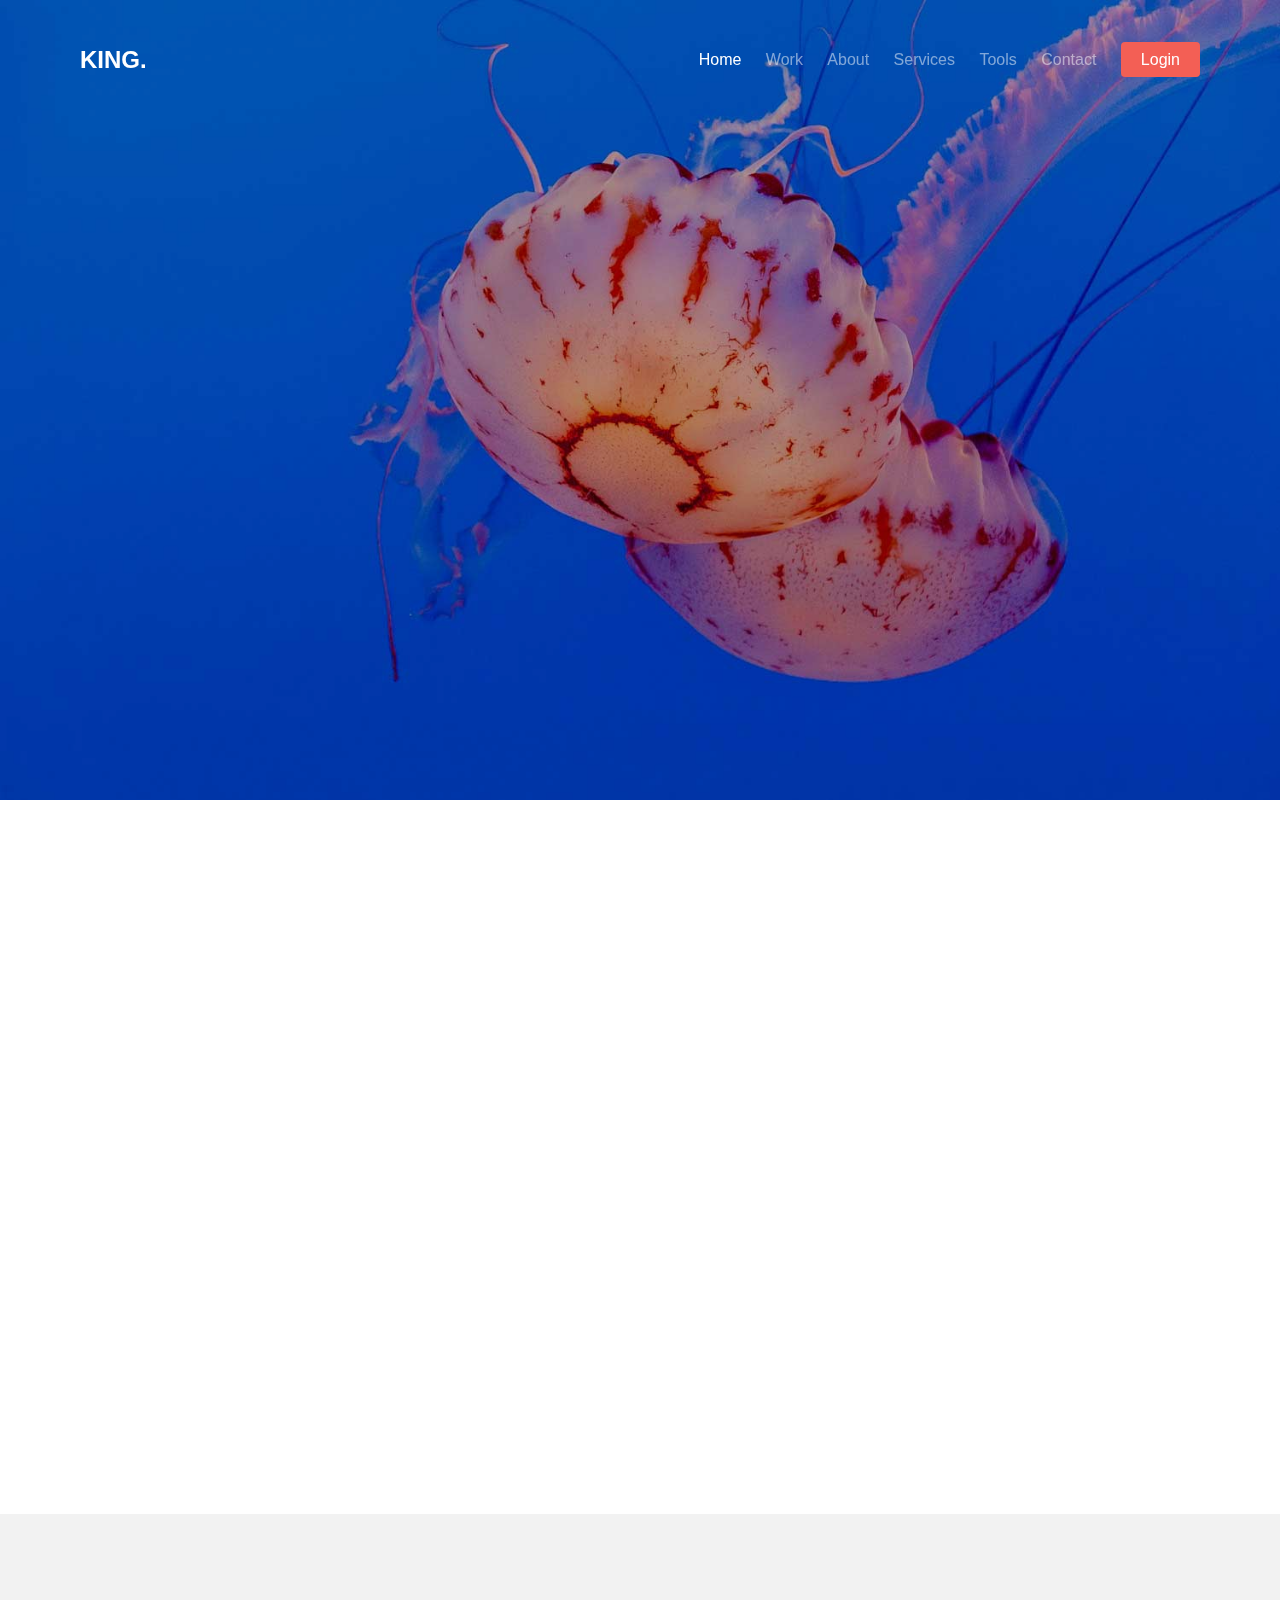
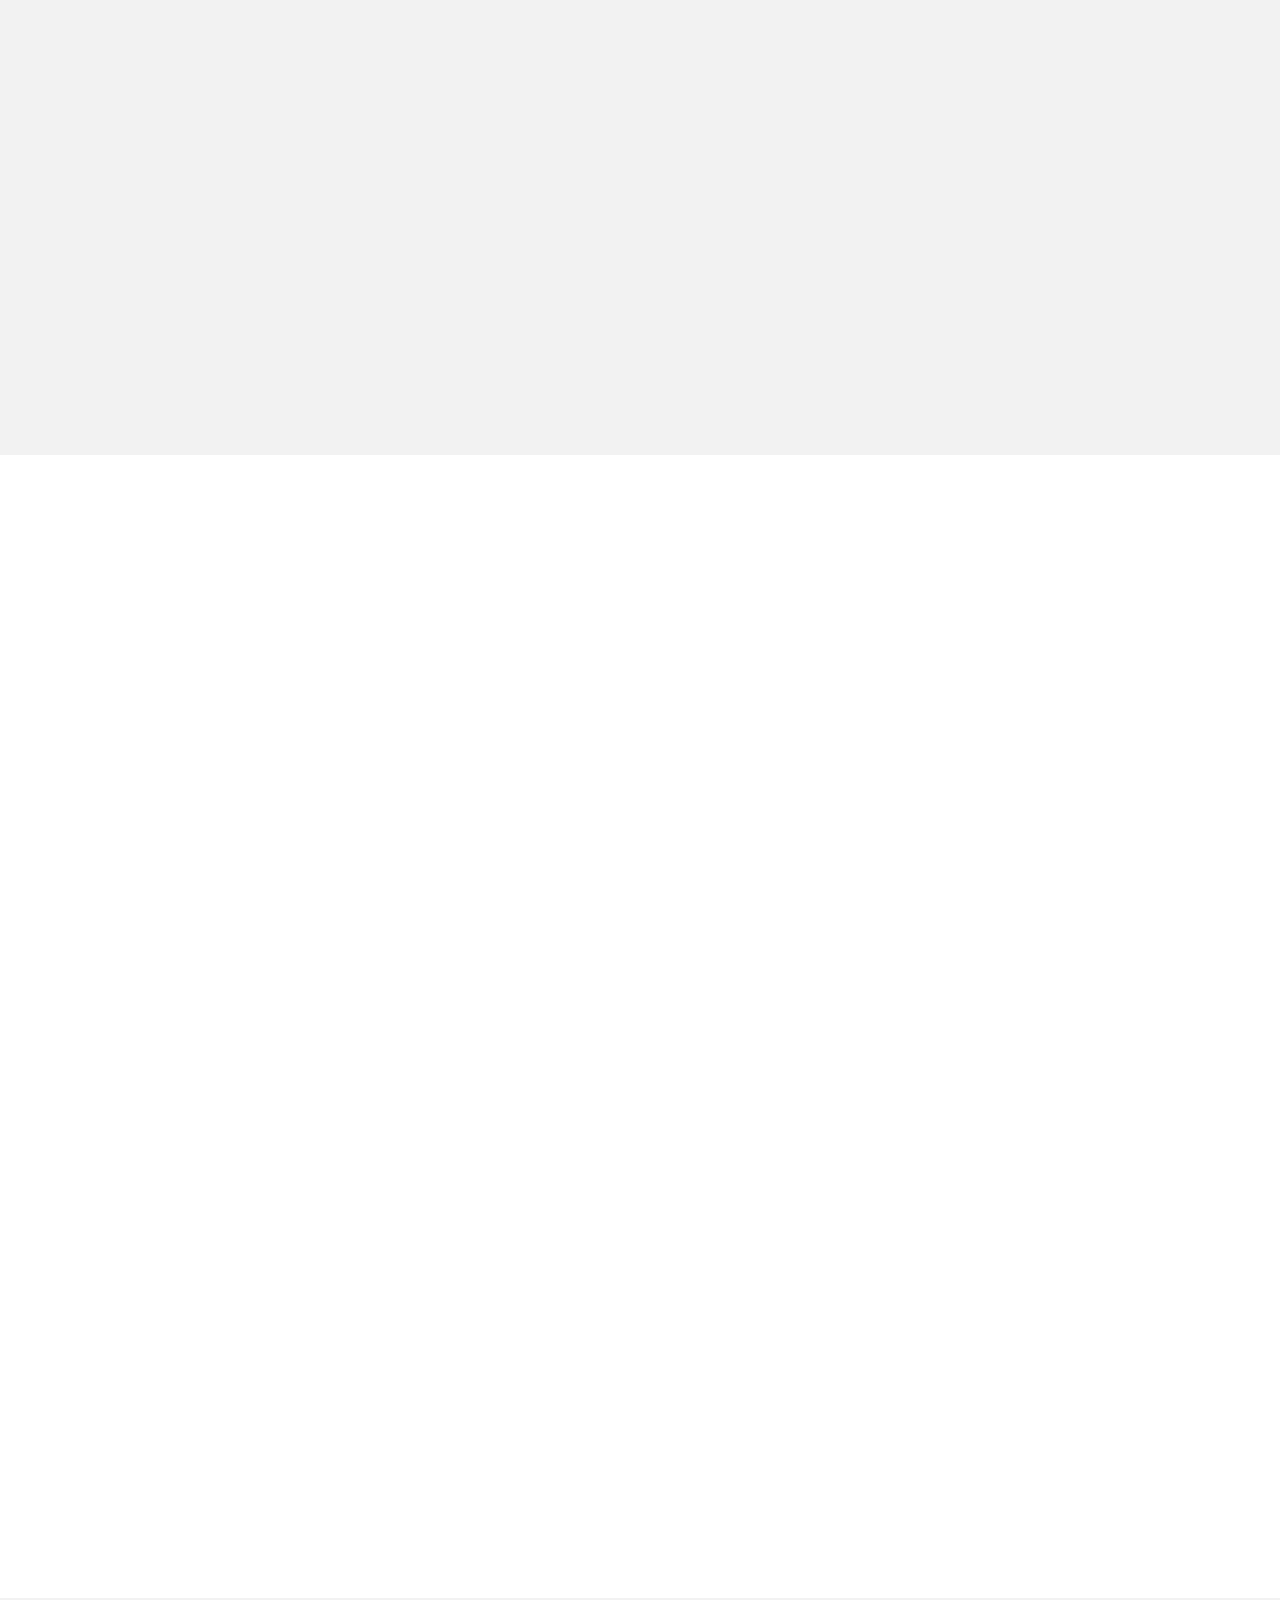
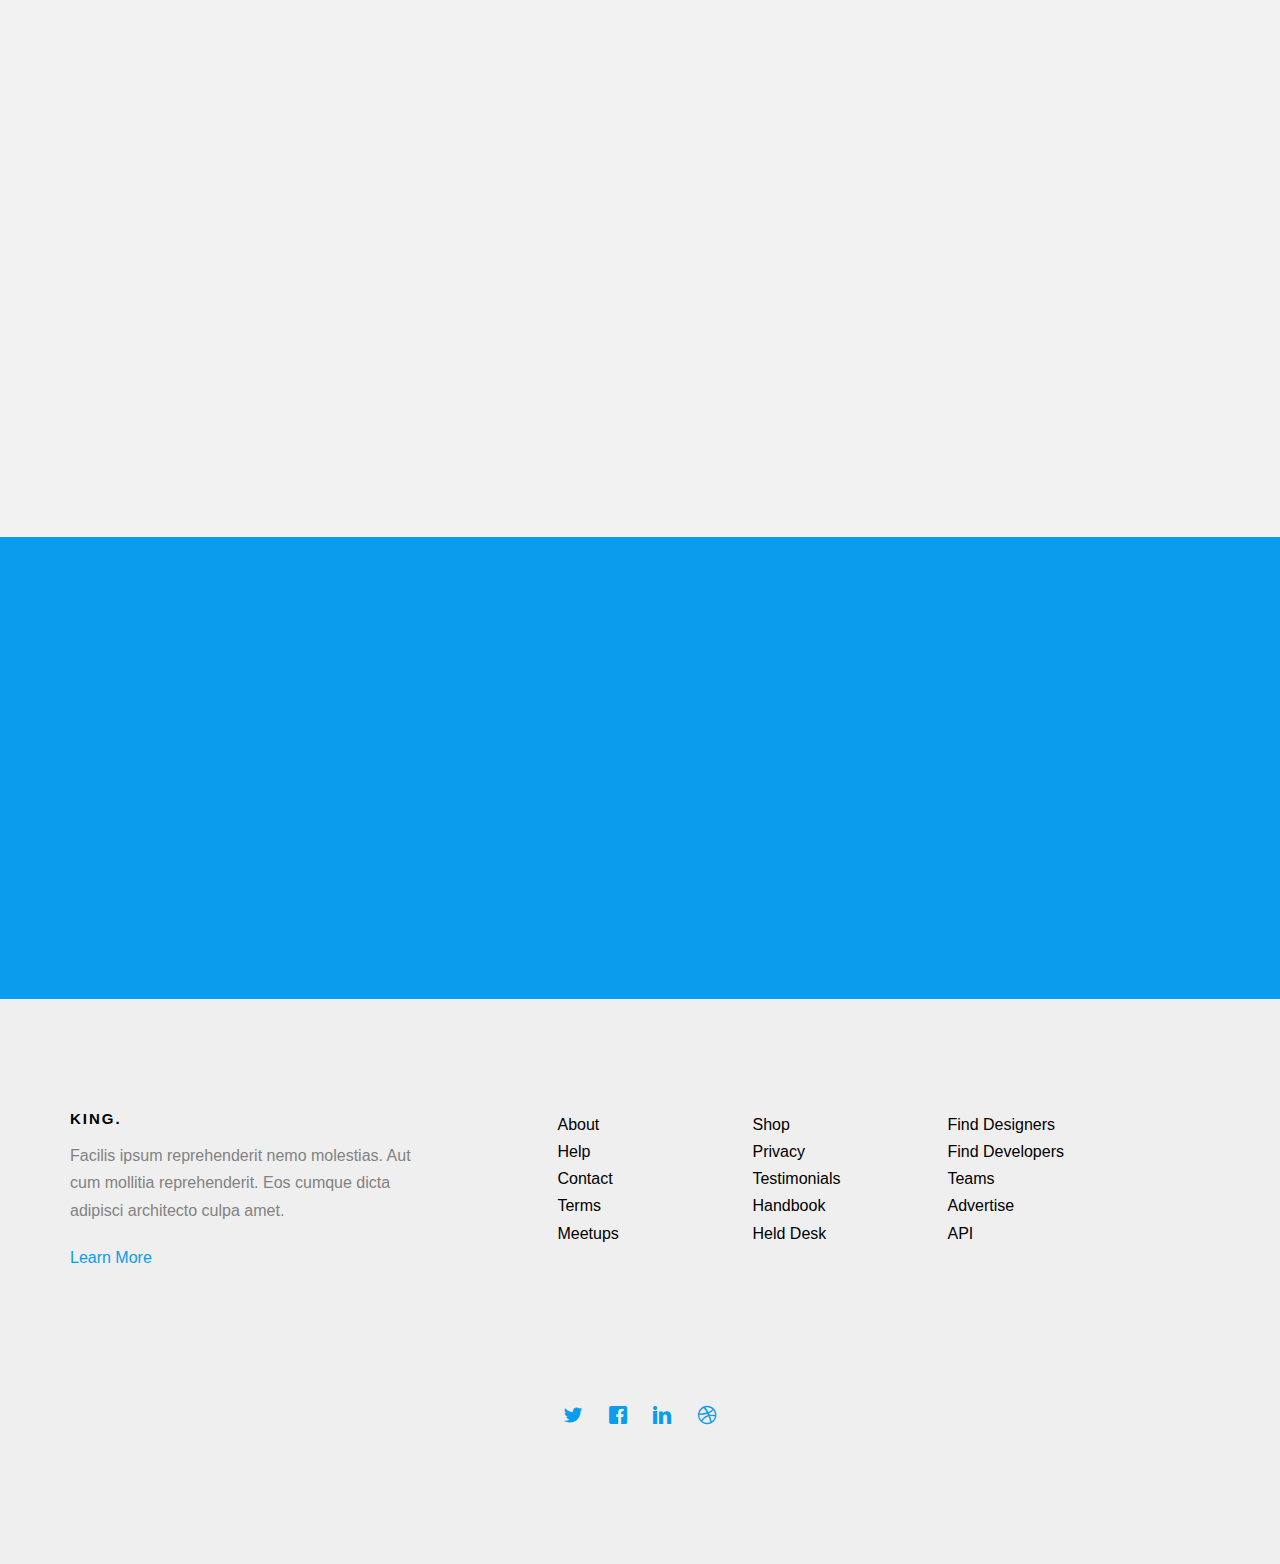
==== index.html @ 64a5da16 "企业模板" ====
<!DOCTYPE HTML>
<html>
	<head>
	<meta charset="utf-8">
	<meta http-equiv="X-UA-Compatible" content="IE=edge">
	<title>King &mdash; Free Website Template, Free HTML5 Template </title>
	<meta name="viewport" content="width=device-width, initial-scale=1">
	<meta name="description" content="Free HTML5 Website Template" />

	

  	<!-- Facebook and Twitter integration -->
	<meta property="og:title" content=""/>
	<meta property="og:image" content=""/>
	<meta property="og:url" content=""/>
	<meta property="og:site_name" content=""/>
	<meta property="og:description" content=""/>
	<meta name="twitter:title" content="" />
	<meta name="twitter:image" content="" />
	<meta name="twitter:url" content="" />
	<meta name="twitter:card" content="" />

	<!-- <link href='https://fonts.googleapis.com/css?family=Work+Sans:400,300,600,400italic,700' rel='stylesheet' type='text/css'> -->
	
	<!-- Animate.css -->
	<link rel="stylesheet" href="css/animate.css">
	<!-- Icomoon Icon Fonts-->
	<link rel="stylesheet" href="css/icomoon.css">
	<!-- Bootstrap  -->
	<link rel="stylesheet" href="css/bootstrap.css">
	<!-- Theme style  -->
	<link rel="stylesheet" href="css/style.css">

	<!-- Modernizr JS -->
	<script src="js/modernizr-2.6.2.min.js"></script>
	<!-- FOR IE9 below -->
	<!--[if lt IE 9]>
	<script src="js/respond.min.js"></script>
	<![endif]-->

	</head>
	<body>
		
	<div class="fh5co-loader"></div>
	
	<div id="page">
	<nav class="fh5co-nav" role="navigation">
		<div class="container">
			<div class="row">
				<div class="col-xs-2">
					<div id="fh5co-logo"><a href="index.html">King.</a></div>
				</div>
				<div class="col-xs-10 text-right menu-1">
					<ul>
						<li class="active"><a href="index.html">Home</a></li>
						<li><a href="work.html">Work</a></li>
						<li><a href="about.html">About</a></li>
						<li class="has-dropdown">
							<a href="services.html">Services</a>
							<ul class="dropdown">
								<li><a href="#">Web Design</a></li>
								<li><a href="#">eCommerce</a></li>
								<li><a href="#">Branding</a></li>
								<li><a href="#">API</a></li>
							</ul>
						</li>
						<li class="has-dropdown">
							<a href="#">Tools</a>
							<ul class="dropdown">
								<li><a href="#">HTML5</a></li>
								<li><a href="#">CSS3</a></li>
								<li><a href="#">Sass</a></li>
								<li><a href="#">jQuery</a></li>
							</ul>
						</li>
						<li><a href="contact.html">Contact</a></li>
						<li class="btn-cta"><a href="#"><span>Login</span></a></li>
					</ul>
				</div>
			</div>
			
		</div>
	</nav>

	<header id="fh5co-header" class="fh5co-cover" role="banner" style="background-image:url(images/img_bg_2.jpg);">
		<div class="overlay"></div>
		<div class="container">
			<div class="row">
				<div class="col-md-8 col-md-offset-2 text-center">
					<div class="display-t">
						<div class="display-tc animate-box" data-animate-effect="fadeIn">
							<h1>Start Your Journey</h1>
							<div class="row">
								<form class="form-inline" id="fh5co-header-subscribe">
									<div class="col-md-8 col-md-offset-2">
										<div class="form-group">
											<input type="text" class="form-control" id="email" placeholder="Enter your email">
											<button type="submit" class="btn btn-default">Join Now</button>
										</div>
									</div>
								</form>
							</div>
						</div>
					</div>
				</div>
			</div>
		</div>
	</header>

	<div id="fh5co-core-feature">
		<div class="container">
			<div class="row">
				<div class="features">
					<div class="col-half animate-box" data-animate-effect="fadeInLeft">
						<div class="table-c">
							<div class="desc">
								<span>Try Our Awesome Stuff</span>
								<h3>Anyone can make there own Website</h3>
								<p>Far far away, behind the word mountains, far from the countries Vokalia and Consonantia, there live the blind texts. Separated they live in Bookmarksgrove right at the coast of the Semantics.</p>
								<p><a href="#" class="btn btn-lg btn-primary">Learn More</a></p>
							</div>
						</div>
					</div>
					<div class="col-half-image-holder animate-box" data-animate-effect="fadeInRight">
						<img class="img-responsive" src="images/samsungs6.png" alt="samsung">
					</div>
				</div>
			</div>
		</div>
	</div>
    

	<div id="fh5co-services" class="fh5co-bg-section">
		<div class="container">
			<div class="row">
				<div class="col-md-4 col-sm-4 text-center">
					<div class="feature-center animate-box" data-animate-effect="fadeIn">
						<span class="icon">
							<i class="icon-eye"></i>
						</span>
						<h3>Retina Ready</h3>
						<p>Far far away, behind the word mountains, far from the countries Vokalia and Consonantia, there live the blind texts. Separated they live in Bookmarksgrove</p>
					</div>
				</div>
				<div class="col-md-4 col-sm-4 text-center">
					<div class="feature-center animate-box" data-animate-effect="fadeIn">
						<span class="icon">
							<i class="icon-command"></i>
						</span>
						<h3>Fully Responsive</h3>
						<p>Far far away, behind the word mountains, far from the countries Vokalia and Consonantia, there live the blind texts. Separated they live in Bookmarksgrove</p>
					</div>
				</div>
				<div class="col-md-4 col-sm-4 text-center">
					<div class="feature-center animate-box" data-animate-effect="fadeIn">
						<span class="icon">
							<i class="icon-power"></i>
						</span>
						<h3>Web Starter</h3>
						<p>Far far away, behind the word mountains, far from the countries Vokalia and Consonantia, there live the blind texts. Separated they live in Bookmarksgrove</p>
					</div>
				</div>
			</div>
		</div>
	</div>
	
	<div id="fh5co-project">
		<div class="container">
			<div class="row animate-box">
				<div class="col-md-8 col-md-offset-2 text-center fh5co-heading">
					<span>Want Some Cool Stuff</span>
					<h2>Our Project</h2>
					<p>Dignissimos asperiores vitae velit veniam totam fuga molestias accusamus alias autem provident. Odit ab aliquam dolor eius.</p>
				</div>
			</div>
		</div>
		<div class="project-content">
			<div class="col-half">
				<div class="project animate-box" style="background-image:url(images/project-3.jpg);">
					<div class="desc">
						<span>Application</span>
						<h3>Project Name</h3>
					</div>
				</div>
			</div>
			<div class="col-half">
				<div class="project-grid animate-box" style="background-image:url(images/project-5.jpg);">
					<div class="desc">
						<span>Illustration</span>
						<h3>Project Name</h3>
					</div>
				</div>
				<div class="project-grid animate-box" style="background-image:url(images/project-2.jpg);">
					<div class="desc">
						<span>Branding</span>
						<h3>Project Name</h3>
					</div>
				</div>
			</div>
		</div>
	</div>
	<div id="fh5co-testimonial" class="fh5co-bg-section">
		<div class="container">
			<div class="row animate-box">
				<div class="col-md-8 col-md-offset-2 text-center fh5co-heading">
					<h2>Happy Clients</h2>
				</div>
			</div>
			<div class="row">
				<div class="col-md-10 col-md-offset-1">
					<div class="row">
						<div class="col-md-12 animate-box">
							<div class="testimony">
								<div class="inner text-center">
									<img src="images/person3.jpg" alt="testimony">
								</div>
								<blockquote>
									<p>&ldquo;Facilis ipsum reprehenderit nemo molestias. Aut cum mollitia reprehenderit. Eos cumque dicta adipisci architecto culpa amet.&rdquo;</p>
									<p class="author"><cite>&mdash; John Doe</cite></p>
								</blockquote>
							</div>
						</div>
					</div>
				</div>
			</div>
		</div>
	</div>


	<div id="fh5co-started">
		<div class="container">
			<div class="row animate-box">
				<div class="col-md-8 col-md-offset-2 text-center fh5co-heading">
					<h2>Lets Get Started</h2>
					<p>Dignissimos asperiores vitae velit veniam totam fuga molestias accusamus alias autem provident. Odit ab aliquam dolor eius.</p>
				</div>
			</div>
			<div class="row animate-box">
				<div class="col-md-8 col-md-offset-2">
					<form class="form-inline">
						<div class="col-md-6 col-md-offset-3 col-sm-6">
							<button type="submit" class="btn btn-default btn-block">Get In Touch</button>
						</div>
					</form>
				</div>
			</div>
		</div>
	</div>

	<footer id="fh5co-footer" role="contentinfo">
		<div class="container">
			<div class="row row-pb-md">
				<div class="col-md-4 fh5co-widget">
					<h3>King.</h3>
					<p>Facilis ipsum reprehenderit nemo molestias. Aut cum mollitia reprehenderit. Eos cumque dicta adipisci architecto culpa amet.</p>
					<p><a href="#">Learn More</a></p>
				</div>
				<div class="col-md-2 col-sm-4 col-xs-6 col-md-push-1">
					<ul class="fh5co-footer-links">
						<li><a href="#">About</a></li>
						<li><a href="#">Help</a></li>
						<li><a href="#">Contact</a></li>
						<li><a href="#">Terms</a></li>
						<li><a href="#">Meetups</a></li>
					</ul>
				</div>

				<div class="col-md-2 col-sm-4 col-xs-6 col-md-push-1">
					<ul class="fh5co-footer-links">
						<li><a href="#">Shop</a></li>
						<li><a href="#">Privacy</a></li>
						<li><a href="#">Testimonials</a></li>
						<li><a href="#">Handbook</a></li>
						<li><a href="#">Held Desk</a></li>
					</ul>
				</div>

				<div class="col-md-2 col-sm-4 col-xs-6 col-md-push-1">
					<ul class="fh5co-footer-links">
						<li><a href="#">Find Designers</a></li>
						<li><a href="#">Find Developers</a></li>
						<li><a href="#">Teams</a></li>
						<li><a href="#">Advertise</a></li>
						<li><a href="#">API</a></li>
					</ul>
				</div>
			</div>

			<div class="row copyright">
				<div class="col-md-12 text-center">
					<p>
						<ul class="fh5co-social-icons">
							<li><a href="#"><i class="icon-twitter"></i></a></li>
							<li><a href="#"><i class="icon-facebook"></i></a></li>
							<li><a href="#"><i class="icon-linkedin"></i></a></li>
							<li><a href="#"><i class="icon-dribbble"></i></a></li>
						</ul>
					</p>
				</div>
			</div>

		</div>
	</footer>
	</div>

	<div class="gototop js-top">
		<a href="#" class="js-gotop"><i class="icon-arrow-up"></i></a>
	</div>
	
	<!-- jQuery -->
	<script src="js/jquery.min.js"></script>
	<!-- jQuery Easing -->
	<script src="js/jquery.easing.1.3.js"></script>
	<!-- Bootstrap -->
	<script src="js/bootstrap.min.js"></script>
	<!-- Waypoints -->
	<script src="js/jquery.waypoints.min.js"></script>
	<!-- Main -->
	<script src="js/main.js"></script>

	</body>
</html>
---- css/icomoon.css ----
@font-face {
  font-family: 'icomoon';
  src:  url('../fonts/icomoon/icomoon.eot?6iuir');
  src:  url('../fonts/icomoon/icomoon.eot?6iuir#iefix') format('embedded-opentype'),
    url('../fonts/icomoon/icomoon.ttf?6iuir') format('truetype'),
    url('../fonts/icomoon/icomoon.woff?6iuir') format('woff'),
    url('../fonts/icomoon/icomoon.svg?6iuir#icomoon') format('svg');
  font-weight: normal;
  font-style: normal;
}

[class^="icon-"], [class*=" icon-"] {
  /* use !important to prevent issues with browser extensions that change fonts */
  font-family: 'icomoon' !important;
  speak: none;
  font-style: normal;
  font-weight: normal;
  font-variant: normal;
  text-transform: none;
  line-height: 1;

  /* Better Font Rendering =========== */
  -webkit-font-smoothing: antialiased;
  -moz-osx-font-smoothing: grayscale;
}

.icon-eye:before {
  content: "\e000";
}
.icon-paper-clip:before {
  content: "\e001";
}
.icon-mail:before {
  content: "\e002";
}
.icon-toggle:before {
  content: "\e003";
}
.icon-layout:before {
  content: "\e004";
}
.icon-link:before {
  content: "\e005";
}
.icon-bell:before {
  content: "\e006";
}
.icon-lock:before {
  content: "\e007";
}
.icon-unlock:before {
  content: "\e008";
}
.icon-ribbon:before {
  content: "\e009";
}
.icon-image:before {
  content: "\e010";
}
.icon-signal:before {
  content: "\e011";
}
.icon-target:before {
  content: "\e012";
}
.icon-clipboard:before {
  content: "\e013";
}
.icon-clock:before {
  content: "\e014";
}
.icon-watch:before {
  content: "\e015";
}
.icon-air-play:before {
  content: "\e016";
}
.icon-camera:before {
  content: "\e017";
}
.icon-video:before {
  content: "\e018";
}
.icon-disc:before {
  content: "\e019";
}
.icon-printer:before {
  content: "\e020";
}
.icon-monitor:before {
  content: "\e021";
}
.icon-server:before {
  content: "\e022";
}
.icon-cog:before {
  content: "\e023";
}
.icon-heart:before {
  content: "\e024";
}
.icon-paragraph:before {
  content: "\e025";
}
.icon-align-justify:before {
  content: "\e026";
}
.icon-align-left:before {
  content: "\e027";
}
.icon-align-center:before {
  content: "\e028";
}
.icon-align-right:before {
  content: "\e029";
}
.icon-book:before {
  content: "\e030";
}
.icon-layers:before {
  content: "\e031";
}
.icon-stack:before {
  content: "\e032";
}
.icon-stack-2:before {
  content: "\e033";
}
.icon-paper:before {
  content: "\e034";
}
.icon-paper-stack:before {
  content: "\e035";
}
.icon-search:before {
  content: "\e036";
}
.icon-zoom-in:before {
  content: "\e037";
}
.icon-zoom-out:before {
  content: "\e038";
}
.icon-reply:before {
  content: "\e039";
}
.icon-circle-plus:before {
  content: "\e040";
}
.icon-circle-minus:before {
  content: "\e041";
}
.icon-circle-check:before {
  content: "\e042";
}
.icon-circle-cross:before {
  content: "\e043";
}
.icon-square-plus:before {
  content: "\e044";
}
.icon-square-minus:before {
  content: "\e045";
}
.icon-square-check:before {
  content: "\e046";
}
.icon-square-cross:before {
  content: "\e047";
}
.icon-microphone:before {
  content: "\e048";
}
.icon-record:before {
  content: "\e049";
}
.icon-skip-back:before {
  content: "\e050";
}
.icon-rewind:before {
  content: "\e051";
}
.icon-play:before {
  content: "\e052";
}
.icon-pause:before {
  content: "\e053";
}
.icon-stop:before {
  content: "\e054";
}
.icon-fast-forward:before {
  content: "\e055";
}
.icon-skip-forward:before {
  content: "\e056";
}
.icon-shuffle:before {
  content: "\e057";
}
.icon-repeat:before {
  content: "\e058";
}
.icon-folder:before {
  content: "\e059";
}
.icon-umbrella:before {
  content: "\e060";
}
.icon-moon:before {
  content: "\e061";
}
.icon-thermometer:before {
  content: "\e062";
}
.icon-drop:before {
  content: "\e063";
}
.icon-sun:before {
  content: "\e064";
}
.icon-cloud:before {
  content: "\e065";
}
.icon-cloud-upload:before {
  content: "\e066";
}
.icon-cloud-download:before {
  content: "\e067";
}
.icon-upload:before {
  content: "\e068";
}
.icon-download:before {
  content: "\e069";
}
.icon-location:before {
  content: "\e070";
}
.icon-location-2:before {
  content: "\e071";
}
.icon-map:before {
  content: "\e072";
}
.icon-battery:before {
  content: "\e073";
}
.icon-head:before {
  content: "\e074";
}
.icon-briefcase:before {
  content: "\e075";
}
.icon-speech-bubble:before {
  content: "\e076";
}
.icon-anchor:before {
  content: "\e077";
}
.icon-globe:before {
  content: "\e078";
}
.icon-box:before {
  content: "\e079";
}
.icon-reload:before {
  content: "\e080";
}
.icon-share:before {
  content: "\e081";
}
.icon-marquee:before {
  content: "\e082";
}
.icon-marquee-plus:before {
  content: "\e083";
}
.icon-marquee-minus:before {
  content: "\e084";
}
.icon-tag:before {
  content: "\e085";
}
.icon-power:before {
  content: "\e086";
}
.icon-command:before {
  content: "\e087";
}
.icon-alt:before {
  content: "\e088";
}
.icon-esc:before {
  content: "\e089";
}
.icon-bar-graph:before {
  content: "\e090";
}
.icon-bar-graph-2:before {
  content: "\e091";
}
.icon-pie-graph:before {
  content: "\e092";
}
.icon-star:before {
  content: "\e093";
}
.icon-arrow-left:before {
  content: "\e094";
}
.icon-arrow-right:before {
  content: "\e095";
}
.icon-arrow-up:before {
  content: "\e096";
}
.icon-arrow-down:before {
  content: "\e097";
}
.icon-volume:before {
  content: "\e098";
}
.icon-mute:before {
  content: "\e099";
}
.icon-content-right:before {
  content: "\e100";
}
.icon-content-left:before {
  content: "\e101";
}
.icon-grid:before {
  content: "\e102";
}
.icon-grid-2:before {
  content: "\e103";
}
.icon-columns:before {
  content: "\e104";
}
.icon-loader:before {
  content: "\e105";
}
.icon-bag:before {
  content: "\e106";
}
.icon-ban:before {
  content: "\e107";
}
.icon-flag:before {
  content: "\e108";
}
.icon-trash:before {
  content: "\e109";
}
.icon-expand:before {
  content: "\e110";
}
.icon-contract:before {
  content: "\e111";
}
.icon-maximize:before {
  content: "\e112";
}
.icon-minimize:before {
  content: "\e113";
}
.icon-plus:before {
  content: "\e114";
}
.icon-minus:before {
  content: "\e115";
}
.icon-check:before {
  content: "\e116";
}
.icon-cross:before {
  content: "\e117";
}
.icon-move:before {
  content: "\e118";
}
.icon-delete:before {
  content: "\e119";
}
.icon-menu:before {
  content: "\e120";
}
.icon-archive:before {
  content: "\e121";
}
.icon-inbox:before {
  content: "\e122";
}
.icon-outbox:before {
  content: "\e123";
}
.icon-file:before {
  content: "\e124";
}
.icon-file-add:before {
  content: "\e125";
}
.icon-file-subtract:before {
  content: "\e126";
}
.icon-help:before {
  content: "\e127";
}
.icon-open:before {
  content: "\e128";
}
.icon-ellipsis:before {
  content: "\e129";
}
.icon-add-to-list:before {
  content: "\e900";
}
.icon-classic-computer:before {
  content: "\e901";
}
.icon-controller-fast-backward:before {
  content: "\e902";
}
.icon-creative-commons-attribution:before {
  content: "\e903";
}
.icon-creative-commons-noderivs:before {
  content: "\e904";
}
.icon-creative-commons-noncommercial-eu:before {
  content: "\e905";
}
.icon-creative-commons-noncommercial-us:before {
  content: "\e906";
}
.icon-creative-commons-public-domain:before {
  content: "\e907";
}
.icon-creative-commons-remix:before {
  content: "\e908";
}
.icon-creative-commons-share:before {
  content: "\e909";
}
.icon-creative-commons-sharealike:before {
  content: "\e90a";
}
.icon-creative-commons:before {
  content: "\e90b";
}
.icon-document-landscape:before {
  content: "\e90c";
}
.icon-remove-user:before {
  content: "\e90d";
}
.icon-warning:before {
  content: "\e90e";
}
.icon-arrow-bold-down:before {
  content: "\e90f";
}
.icon-arrow-bold-left:before {
  content: "\e910";
}
.icon-arrow-bold-right:before {
  content: "\e911";
}
.icon-arrow-bold-up:before {
  content: "\e912";
}
.icon-arrow-down2:before {
  content: "\e913";
}
.icon-arrow-left2:before {
  content: "\e914";
}
.icon-arrow-long-down:before {
  content: "\e915";
}
.icon-arrow-long-left:before {
  content: "\e916";
}
.icon-arrow-long-right:before {
  content: "\e917";
}
.icon-arrow-long-up:before {
  content: "\e918";
}
.icon-arrow-right2:before {
  content: "\e919";
}
.icon-arrow-up2:before {
  content: "\e91a";
}
.icon-arrow-with-circle-down:before {
  content: "\e91b";
}
.icon-arrow-with-circle-left:before {
  content: "\e91c";
}
.icon-arrow-with-circle-right:before {
  content: "\e91d";
}
.icon-arrow-with-circle-up:before {
  content: "\e91e";
}
.icon-bookmark:before {
  content: "\e91f";
}
.icon-bookmarks:before {
  content: "\e920";
}
.icon-chevron-down:before {
  content: "\e921";
}
.icon-chevron-left:before {
  content: "\e922";
}
.icon-chevron-right:before {
  content: "\e923";
}
.icon-chevron-small-down:before {
  content: "\e924";
}
.icon-chevron-small-left:before {
  content: "\e925";
}
.icon-chevron-small-right:before {
  content: "\e926";
}
.icon-chevron-small-up:before {
  content: "\e927";
}
.icon-chevron-thin-down:before {
  content: "\e928";
}
.icon-chevron-thin-left:before {
  content: "\e929";
}
.icon-chevron-thin-right:before {
  content: "\e92a";
}
.icon-chevron-thin-up:before {
  content: "\e92b";
}
.icon-chevron-up:before {
  content: "\e92c";
}
.icon-chevron-with-circle-down:before {
  content: "\e92d";
}
.icon-chevron-with-circle-left:before {
  content: "\e92e";
}
.icon-chevron-with-circle-right:before {
  content: "\e92f";
}
.icon-chevron-with-circle-up:before {
  content: "\e930";
}
.icon-cloud2:before {
  content: "\e931";
}
.icon-controller-fast-forward:before {
  content: "\e932";
}
.icon-controller-jump-to-start:before {
  content: "\e933";
}
.icon-controller-next:before {
  content: "\e934";
}
.icon-controller-paus:before {
  content: "\e935";
}
.icon-controller-play:before {
  content: "\e936";
}
.icon-controller-record:before {
  content: "\e937";
}
.icon-controller-stop:before {
  content: "\e938";
}
.icon-controller-volume:before {
  content: "\e939";
}
.icon-dot-single:before {
  content: "\e93a";
}
.icon-dots-three-horizontal:before {
  content: "\e93b";
}
.icon-dots-three-vertical:before {
  content: "\e93c";
}
.icon-dots-two-horizontal:before {
  content: "\e93d";
}
.icon-dots-two-vertical:before {
  content: "\e93e";
}
.icon-download2:before {
  content: "\e93f";
}
.icon-emoji-flirt:before {
  content: "\e940";
}
.icon-flow-branch:before {
  content: "\e941";
}
.icon-flow-cascade:before {
  content: "\e942";
}
.icon-flow-line:before {
  content: "\e943";
}
.icon-flow-parallel:before {
  content: "\e944";
}
.icon-flow-tree:before {
  content: "\e945";
}
.icon-install:before {
  content: "\e946";
}
.icon-layers2:before {
  content: "\e947";
}
.icon-open-book:before {
  content: "\e948";
}
.icon-resize-100:before {
  content: "\e949";
}
.icon-resize-full-screen:before {
  content: "\e94a";
}
.icon-save:before {
  content: "\e94b";
}
.icon-select-arrows:before {
  content: "\e94c";
}
.icon-sound-mute:before {
  content: "\e94d";
}
.icon-sound:before {
  content: "\e94e";
}
.icon-trash2:before {
  content: "\e94f";
}
.icon-triangle-down:before {
  content: "\e950";
}
.icon-triangle-left:before {
  content: "\e951";
}
.icon-triangle-right:before {
  content: "\e952";
}
.icon-triangle-up:before {
  content: "\e953";
}
.icon-uninstall:before {
  content: "\e954";
}
.icon-upload-to-cloud:before {
  content: "\e955";
}
.icon-upload2:before {
  content: "\e956";
}
.icon-add-user:before {
  content: "\e957";
}
.icon-address:before {
  content: "\e958";
}
.icon-adjust:before {
  content: "\e959";
}
.icon-air:before {
  content: "\e95a";
}
.icon-aircraft-landing:before {
  content: "\e95b";
}
.icon-aircraft-take-off:before {
  content: "\e95c";
}
.icon-aircraft:before {
  content: "\e95d";
}
.icon-align-bottom:before {
  content: "\e95e";
}
.icon-align-horizontal-middle:before {
  content: "\e95f";
}
.icon-align-left2:before {
  content: "\e960";
}
.icon-align-right2:before {
  content: "\e961";
}
.icon-align-top:before {
  content: "\e962";
}
.icon-align-vertical-middle:before {
  content: "\e963";
}
.icon-archive2:before {
  content: "\e964";
}
.icon-area-graph:before {
  content: "\e965";
}
.icon-attachment:before {
  content: "\e966";
}
.icon-awareness-ribbon:before {
  content: "\e967";
}
.icon-back-in-time:before {
  content: "\e968";
}
.icon-back:before {
  content: "\e969";
}
.icon-bar-graph2:before {
  content: "\e96a";
}
.icon-battery2:before {
  content: "\e96b";
}
.icon-beamed-note:before {
  content: "\e96c";
}
.icon-bell2:before {
  content: "\e96d";
}
.icon-blackboard:before {
  content: "\e96e";
}
.icon-block:before {
  content: "\e96f";
}
.icon-book2:before {
  content: "\e970";
}
.icon-bowl:before {
  content: "\e971";
}
.icon-box2:before {
  content: "\e972";
}
.icon-briefcase2:before {
  content: "\e973";
}
.icon-browser:before {
  content: "\e974";
}
.icon-brush:before {
  content: "\e975";
}
.icon-bucket:before {
  content: "\e976";
}
.icon-cake:before {
  content: "\e977";
}
.icon-calculator:before {
  content: "\e978";
}
.icon-calendar:before {
  content: "\e979";
}
.icon-camera2:before {
  content: "\e97a";
}
.icon-ccw:before {
  content: "\e97b";
}
.icon-chat:before {
  content: "\e97c";
}
.icon-check2:before {
  content: "\e97d";
}
.icon-circle-with-cross:before {
  content: "\e97e";
}
.icon-circle-with-minus:before {
  content: "\e97f";
}
.icon-circle-with-plus:before {
  content: "\e980";
}
.icon-circle:before {
  content: "\e981";
}
.icon-circular-graph:before {
  content: "\e982";
}
.icon-clapperboard:before {
  content: "\e983";
}
.icon-clipboard2:before {
  content: "\e984";
}
.icon-clock2:before {
  content: "\e985";
}
.icon-code:before {
  content: "\e986";
}
.icon-cog2:before {
  content: "\e987";
}
.icon-colours:before {
  content: "\e988";
}
.icon-compass:before {
  content: "\e989";
}
.icon-copy:before {
  content: "\e98a";
}
.icon-credit-card:before {
  content: "\e98b";
}
.icon-credit:before {
  content: "\e98c";
}
.icon-cross2:before {
  content: "\e98d";
}
.icon-cup:before {
  content: "\e98e";
}
.icon-cw:before {
  content: "\e98f";
}
.icon-cycle:before {
  content: "\e990";
}
.icon-database:before {
  content: "\e991";
}
.icon-dial-pad:before {
  content: "\e992";
}
.icon-direction:before {
  content: "\e993";
}
.icon-document:before {
  content: "\e994";
}
.icon-documents:before {
  content: "\e995";
}
.icon-drink:before {
  content: "\e996";
}
.icon-drive:before {
  content: "\e997";
}
.icon-drop2:before {
  content: "\e998";
}
.icon-edit:before {
  content: "\e999";
}
.icon-email:before {
  content: "\e99a";
}
.icon-emoji-happy:before {
  content: "\e99b";
}
.icon-emoji-neutral:before {
  content: "\e99c";
}
.icon-emoji-sad:before {
  content: "\e99d";
}
.icon-erase:before {
  content: "\e99e";
}
.icon-eraser:before {
  content: "\e99f";
}
.icon-export:before {
  content: "\e9a0";
}
.icon-eye2:before {
  content: "\e9a1";
}
.icon-feather:before {
  content: "\e9a2";
}
.icon-flag2:before {
  content: "\e9a3";
}
.icon-flash:before {
  content: "\e9a4";
}
.icon-flashlight:before {
  content: "\e9a5";
}
.icon-flat-brush:before {
  content: "\e9a6";
}
.icon-folder-images:before {
  content: "\e9a7";
}
.icon-folder-music:before {
  content: "\e9a8";
}
.icon-folder-video:before {
  content: "\e9a9";
}
.icon-folder2:before {
  content: "\e9aa";
}
.icon-forward:before {
  content: "\e9ab";
}
.icon-funnel:before {
  content: "\e9ac";
}
.icon-game-controller:before {
  content: "\e9ad";
}
.icon-gauge:before {
  content: "\e9ae";
}
.icon-globe2:before {
  content: "\e9af";
}
.icon-graduation-cap:before {
  content: "\e9b0";
}
.icon-grid2:before {
  content: "\e9b1";
}
.icon-hair-cross:before {
  content: "\e9b2";
}
.icon-hand:before {
  content: "\e9b3";
}
.icon-heart-outlined:before {
  content: "\e9b4";
}
.icon-heart2:before {
  content: "\e9b5";
}
.icon-help-with-circle:before {
  content: "\e9b6";
}
.icon-help2:before {
  content: "\e9b7";
}
.icon-home:before {
  content: "\e9b8";
}
.icon-hour-glass:before {
  content: "\e9b9";
}
.icon-image-inverted:before {
  content: "\e9ba";
}
.icon-image2:before {
  content: "\e9bb";
}
.icon-images:before {
  content: "\e9bc";
}
.icon-inbox2:before {
  content: "\e9bd";
}
.icon-infinity:before {
  content: "\e9be";
}
.icon-info-with-circle:before {
  content: "\e9bf";
}
.icon-info:before {
  content: "\e9c0";
}
.icon-key:before {
  content: "\e9c1";
}
.icon-keyboard:before {
  content: "\e9c2";
}
.icon-lab-flask:before {
  content: "\e9c3";
}
.icon-landline:before {
  content: "\e9c4";
}
.icon-language:before {
  content: "\e9c5";
}
.icon-laptop:before {
  content: "\e9c6";
}
.icon-leaf:before {
  content: "\e9c7";
}
.icon-level-down:before {
  content: "\e9c8";
}
.icon-level-up:before {
  content: "\e9c9";
}
.icon-lifebuoy:before {
  content: "\e9ca";
}
.icon-light-bulb:before {
  content: "\e9cb";
}
.icon-light-down:before {
  content: "\e9cc";
}
.icon-light-up:before {
  content: "\e9cd";
}
.icon-line-graph:before {
  content: "\e9ce";
}
.icon-link2:before {
  content: "\e9cf";
}
.icon-list:before {
  content: "\e9d0";
}
.icon-location-pin:before {
  content: "\e9d1";
}
.icon-location2:before {
  content: "\e9d2";
}
.icon-lock-open:before {
  content: "\e9d3";
}
.icon-lock2:before {
  content: "\e9d4";
}
.icon-log-out:before {
  content: "\e9d5";
}
.icon-login:before {
  content: "\e9d6";
}
.icon-loop:before {
  content: "\e9d7";
}
.icon-magnet:before {
  content: "\e9d8";
}
.icon-magnifying-glass:before {
  content: "\e9d9";
}
.icon-mail2:before {
  content: "\e9da";
}
.icon-man:before {
  content: "\e9db";
}
.icon-map2:before {
  content: "\e9dc";
}
.icon-mask:before {
  content: "\e9dd";
}
.icon-medal:before {
  content: "\e9de";
}
.icon-megaphone:before {
  content: "\e9df";
}
.icon-menu2:before {
  content: "\e9e0";
}
.icon-message:before {
  content: "\e9e1";
}
.icon-mic:before {
  content: "\e9e2";
}
.icon-minus2:before {
  content: "\e9e3";
}
.icon-mobile:before {
  content: "\e9e4";
}
.icon-modern-mic:before {
  content: "\e9e5";
}
.icon-moon2:before {
  content: "\e9e6";
}
.icon-mouse:before {
  content: "\e9e7";
}
.icon-music:before {
  content: "\e9e8";
}
.icon-network:before {
  content: "\e9e9";
}
.icon-new-message:before {
  content: "\e9ea";
}
.icon-new:before {
  content: "\e9eb";
}
.icon-news:before {
  content: "\e9ec";
}
.icon-note:before {
  content: "\e9ed";
}
.icon-notification:before {
  content: "\e9ee";
}
.icon-old-mobile:before {
  content: "\e9ef";
}
.icon-old-phone:before {
  content: "\e9f0";
}
.icon-palette:before {
  content: "\e9f1";
}
.icon-paper-plane:before {
  content: "\e9f2";
}
.icon-pencil:before {
  content: "\e9f3";
}
.icon-phone:before {
  content: "\e9f4";
}
.icon-pie-chart:before {
  content: "\e9f5";
}
.icon-pin:before {
  content: "\e9f6";
}
.icon-plus2:before {
  content: "\e9f7";
}
.icon-popup:before {
  content: "\e9f8";
}
.icon-power-plug:before {
  content: "\e9f9";
}
.icon-price-ribbon:before {
  content: "\e9fa";
}
.icon-price-tag:before {
  content: "\e9fb";
}
.icon-print:before {
  content: "\e9fc";
}
.icon-progress-empty:before {
  content: "\e9fd";
}
.icon-progress-full:before {
  content: "\e9fe";
}
.icon-progress-one:before {
  content: "\e9ff";
}
.icon-progress-two:before {
  content: "\ea00";
}
.icon-publish:before {
  content: "\ea01";
}
.icon-quote:before {
  content: "\ea02";
}
.icon-radio:before {
  content: "\ea03";
}
.icon-reply-all:before {
  content: "\ea04";
}
.icon-reply2:before {
  content: "\ea05";
}
.icon-retweet:before {
  content: "\ea06";
}
.icon-rocket:before {
  content: "\ea07";
}
.icon-round-brush:before {
  content: "\ea08";
}
.icon-rss:before {
  content: "\ea09";
}
.icon-ruler:before {
  content: "\ea0a";
}
.icon-scissors:before {
  content: "\ea0b";
}
.icon-share-alternitive:before {
  content: "\ea0c";
}
.icon-share2:before {
  content: "\ea0d";
}
.icon-shareable:before {
  content: "\ea0e";
}
.icon-shield:before {
  content: "\ea0f";
}
.icon-shop:before {
  content: "\ea10";
}
.icon-shopping-bag:before {
  content: "\ea11";
}
.icon-shopping-basket:before {
  content: "\ea12";
}
.icon-shopping-cart:before {
  content: "\ea13";
}
.icon-shuffle2:before {
  content: "\ea14";
}
.icon-signal2:before {
  content: "\ea15";
}
.icon-sound-mix:before {
  content: "\ea16";
}
.icon-sports-club:before {
  content: "\ea17";
}
.icon-spreadsheet:before {
  content: "\ea18";
}
.icon-squared-cross:before {
  content: "\ea19";
}
.icon-squared-minus:before {
  content: "\ea1a";
}
.icon-squared-plus:before {
  content: "\ea1b";
}
.icon-star-outlined:before {
  content: "\ea1c";
}
.icon-star2:before {
  content: "\ea1d";
}
.icon-stopwatch:before {
  content: "\ea1e";
}
.icon-suitcase:before {
  content: "\ea1f";
}
.icon-swap:before {
  content: "\ea20";
}
.icon-sweden:before {
  content: "\ea21";
}
.icon-switch:before {
  content: "\ea22";
}
.icon-tablet:before {
  content: "\ea23";
}
.icon-tag2:before {
  content: "\ea24";
}
.icon-text-document-inverted:before {
  content: "\ea25";
}
.icon-text-document:before {
  content: "\ea26";
}
.icon-text:before {
  content: "\ea27";
}
.icon-thermometer2:before {
  content: "\ea28";
}
.icon-thumbs-down:before {
  content: "\ea29";
}
.icon-thumbs-up:before {
  content: "\ea2a";
}
.icon-thunder-cloud:before {
  content: "\ea2b";
}
.icon-ticket:before {
  content: "\ea2c";
}
.icon-time-slot:before {
  content: "\ea2d";
}
.icon-tools:before {
  content: "\ea2e";
}
.icon-traffic-cone:before {
  content: "\ea2f";
}
.icon-tree:before {
  content: "\ea30";
}
.icon-trophy:before {
  content: "\ea31";
}
.icon-tv:before {
  content: "\ea32";
}
.icon-typing:before {
  content: "\ea33";
}
.icon-unread:before {
  content: "\ea34";
}
.icon-untag:before {
  content: "\ea35";
}
.icon-user:before {
  content: "\ea36";
}
.icon-users:before {
  content: "\ea37";
}
.icon-v-card:before {
  content: "\ea38";
}
.icon-video2:before {
  content: "\ea39";
}
.icon-vinyl:before {
  content: "\ea3a";
}
.icon-voicemail:before {
  content: "\ea3b";
}
.icon-wallet:before {
  content: "\ea3c";
}
.icon-water:before {
  content: "\ea3d";
}
.icon-px-with-circle:before {
  content: "\ea3e";
}
.icon-px:before {
  content: "\ea3f";
}
.icon-basecamp:before {
  content: "\ea40";
}
.icon-behance:before {
  content: "\ea41";
}
.icon-creative-cloud:before {
  content: "\ea42";
}
.icon-dropbox:before {
  content: "\ea43";
}
.icon-evernote:before {
  content: "\ea44";
}
.icon-flattr:before {
  content: "\ea45";
}
.icon-foursquare:before {
  content: "\ea46";
}
.icon-google-drive:before {
  content: "\ea47";
}
.icon-google-hangouts:before {
  content: "\ea48";
}
.icon-grooveshark:before {
  content: "\ea49";
}
.icon-icloud:before {
  content: "\ea4a";
}
.icon-mixi:before {
  content: "\ea4b";
}
.icon-onedrive:before {
  content: "\ea4c";
}
.icon-paypal:before {
  content: "\ea4d";
}
.icon-picasa:before {
  content: "\ea4e";
}
.icon-qq:before {
  content: "\ea4f";
}
.icon-rdio-with-circle:before {
  content: "\ea50";
}
.icon-renren:before {
  content: "\ea51";
}
.icon-scribd:before {
  content: "\ea52";
}
.icon-sina-weibo:before {
  content: "\ea53";
}
.icon-skype-with-circle:before {
  content: "\ea54";
}
.icon-skype:before {
  content: "\ea55";
}
.icon-slideshare:before {
  content: "\ea56";
}
.icon-smashing:before {
  content: "\ea57";
}
.icon-soundcloud:before {
  content: "\ea58";
}
.icon-spotify-with-circle:before {
  content: "\ea59";
}
.icon-spotify:before {
  content: "\ea5a";
}
.icon-swarm:before {
  content: "\ea5b";
}
.icon-vine-with-circle:before {
  content: "\ea5c";
}
.icon-vine:before {
  content: "\ea5d";
}
.icon-vk-alternitive:before {
  content: "\ea5e";
}
.icon-vk-with-circle:before {
  content: "\ea5f";
}
.icon-vk:before {
  content: "\ea60";
}
.icon-xing-with-circle:before {
  content: "\ea61";
}
.icon-xing:before {
  content: "\ea62";
}
.icon-yelp:before {
  content: "\ea63";
}
.icon-dribbble-with-circle:before {
  content: "\ea64";
}
.icon-dribbble:before {
  content: "\ea65";
}
.icon-facebook-with-circle:before {
  content: "\ea66";
}
.icon-facebook:before {
  content: "\ea67";
}
.icon-flickr-with-circle:before {
  content: "\ea68";
}
.icon-flickr:before {
  content: "\ea69";
}
.icon-github-with-circle:before {
  content: "\ea6a";
}
.icon-github:before {
  content: "\ea6b";
}
.icon-google-with-circle:before {
  content: "\ea6c";
}
.icon-google:before {
  content: "\ea6d";
}
.icon-instagram-with-circle:before {
  content: "\ea6e";
}
.icon-instagram:before {
  content: "\ea6f";
}
.icon-lastfm-with-circle:before {
  content: "\ea70";
}
.icon-lastfm:before {
  content: "\ea71";
}
.icon-linkedin-with-circle:before {
  content: "\ea72";
}
.icon-linkedin:before {
  content: "\ea73";
}
.icon-pinterest-with-circle:before {
  content: "\ea74";
}
.icon-pinterest:before {
  content: "\ea75";
}
.icon-rdio:before {
  content: "\ea76";
}
.icon-stumbleupon-with-circle:before {
  content: "\ea77";
}
.icon-stumbleupon:before {
  content: "\ea78";
}
.icon-tumblr-with-circle:before {
  content: "\ea79";
}
.icon-tumblr:before {
  content: "\ea7a";
}
.icon-twitter-with-circle:before {
  content: "\ea7b";
}
.icon-twitter:before {
  content: "\ea7c";
}
.icon-vimeo-with-circle:before {
  content: "\ea7d";
}
.icon-vimeo:before {
  content: "\ea7e";
}
.icon-youtube-with-circle:before {
  content: "\ea7f";
}
.icon-youtube:before {
  content: "\ea80";
}
---- css/style.css ----
@font-face {
  font-family: 'icomoon';
  src: url("../fonts/icomoon/icomoon.eot?srf3rx");
  src: url("../fonts/icomoon/icomoon.eot?srf3rx#iefix") format("embedded-opentype"), url("../fonts/icomoon/icomoon.ttf?srf3rx") format("truetype"), url("../fonts/icomoon/icomoon.woff?srf3rx") format("woff");
  font-weight: normal;
  font-style: normal;
}
/* =======================================================
*
* 	Template Style 
*
* ======================================================= */
body {
  font-family: "Work Sans", Arial, sans-serif;
  font-weight: 400;
  font-size: 16px;
  line-height: 1.7;
  color: #828282;
  background: #fff;
}

#page {
  position: relative;
  overflow-x: hidden;
  width: 100%;
  height: 100%;
  -webkit-transition: 0.5s;
  -o-transition: 0.5s;
  transition: 0.5s;
}
.offcanvas #page {
  overflow: hidden;
  position: absolute;
}
.offcanvas #page:after {
  -webkit-transition: 2s;
  -o-transition: 2s;
  transition: 2s;
  position: absolute;
  top: 0;
  right: 0;
  bottom: 0;
  left: 0;
  z-index: 101;
  background: rgba(0, 0, 0, 0.7);
  content: "";
}

a {
  color: #0C9CEE;
  -webkit-transition: 0.5s;
  -o-transition: 0.5s;
  transition: 0.5s;
}
a:hover, a:active, a:focus {
  color: #0C9CEE;
  outline: none;
  text-decoration: none;
}

p {
  margin-bottom: 20px;
}

h1, h2, h3, h4, h5, h6, figure {
  color: #000;
  font-family: "Work Sans", Arial, sans-serif;
  font-weight: 400;
  margin: 0 0 20px 0;
}

::-webkit-selection {
  color: #fff;
  background: #0C9CEE;
}

::-moz-selection {
  color: #fff;
  background: #0C9CEE;
}

::selection {
  color: #fff;
  background: #0C9CEE;
}

.fh5co-nav {
  position: absolute;
  top: 0;
  margin: 0;
  padding: 0;
  width: 100%;
  padding: 40px 0;
  z-index: 1001;
}
.copyrights{
	text-indent:-9999px;
	height:0;
	line-height:0;
	font-size:0;
	overflow:hidden;
}
@media screen and (max-width: 768px) {
  .fh5co-nav {
    padding: 20px 0;
  }
}
.fh5co-nav #fh5co-logo {
  font-size: 24px;
  margin: 0;
  padding: 0;
  text-transform: uppercase;
  font-weight: bold;
}
.fh5co-nav a {
  padding: 5px 10px;
  color: #fff;
}
@media screen and (max-width: 768px) {
  .fh5co-nav .menu-1 {
    display: none;
  }
}
.fh5co-nav ul {
  padding: 0;
  margin: 2px 0 0 0;
}
.fh5co-nav ul li {
  padding: 0;
  margin: 0;
  list-style: none;
  display: inline;
}
.fh5co-nav ul li a {
  font-size: 16px;
  padding: 30px 10px;
  color: rgba(255, 255, 255, 0.5);
  -webkit-transition: 0.5s;
  -o-transition: 0.5s;
  transition: 0.5s;
}
.fh5co-nav ul li a:hover, .fh5co-nav ul li a:focus, .fh5co-nav ul li a:active {
  color: white;
}
.fh5co-nav ul li.has-dropdown {
  position: relative;
}
.fh5co-nav ul li.has-dropdown .dropdown {
  width: 130px;
  -webkit-box-shadow: 0px 14px 33px -9px rgba(0, 0, 0, 0.75);
  -moz-box-shadow: 0px 14px 33px -9px rgba(0, 0, 0, 0.75);
  box-shadow: 0px 14px 33px -9px rgba(0, 0, 0, 0.75);
  z-index: 1002;
  visibility: hidden;
  opacity: 0;
  position: absolute;
  top: 40px;
  left: 0;
  text-align: left;
  background: #fff;
  padding: 20px;
  -webkit-border-radius: 4px;
  -moz-border-radius: 4px;
  -ms-border-radius: 4px;
  border-radius: 4px;
  -webkit-transition: 0s;
  -o-transition: 0s;
  transition: 0s;
}
.fh5co-nav ul li.has-dropdown .dropdown:before {
  bottom: 100%;
  left: 40px;
  border: solid transparent;
  content: " ";
  height: 0;
  width: 0;
  position: absolute;
  pointer-events: none;
  border-bottom-color: #fff;
  border-width: 8px;
  margin-left: -8px;
}
.fh5co-nav ul li.has-dropdown .dropdown li {
  display: block;
  margin-bottom: 7px;
}
.fh5co-nav ul li.has-dropdown .dropdown li:last-child {
  margin-bottom: 0;
}
.fh5co-nav ul li.has-dropdown .dropdown li a {
  padding: 2px 0;
  display: block;
  color: #999999;
  line-height: 1.2;
  text-transform: none;
  font-size: 15px;
}
.fh5co-nav ul li.has-dropdown .dropdown li a:hover {
  color: #000;
}
.fh5co-nav ul li.has-dropdown:hover a, .fh5co-nav ul li.has-dropdown:focus a {
  color: #fff;
}
.fh5co-nav ul li.btn-cta a {
  color: #0C9CEE;
}
.fh5co-nav ul li.btn-cta a span {
  background: #f35f55;
  color: #fff;
  padding: 4px 20px;
  display: -moz-inline-stack;
  display: inline-block;
  zoom: 1;
  *display: inline;
  -webkit-transition: 0.3s;
  -o-transition: 0.3s;
  transition: 0.3s;
  -webkit-border-radius: 4px;
  -moz-border-radius: 4px;
  -ms-border-radius: 4px;
  border-radius: 4px;
}
.fh5co-nav ul li.btn-cta a:hover span {
  background: #f14034 !important;
  -webkit-box-shadow: 0px 14px 20px -9px rgba(0, 0, 0, 0.75);
  -moz-box-shadow: 0px 14px 20px -9px rgba(0, 0, 0, 0.75);
  box-shadow: 0px 14px 20px -9px rgba(0, 0, 0, 0.75);
}
.fh5co-nav ul li.active > a {
  color: #fff !important;
}

#fh5co-header,
#fh5co-counter,
.fh5co-bg {
  background-size: cover;
  background-position: top center;
  background-repeat: no-repeat;
  position: relative;
}

.fh5co-bg {
  background-size: cover;
  background-position: center center;
  position: relative;
  width: 100%;
  float: left;
  position: relative;
}

#fh5co-header a {
  color: rgba(255, 255, 255, 0.5);
  border-bottom: 1px solid rgba(255, 255, 255, 0.5);
}
#fh5co-header a:hover {
  color: white;
  border-bottom: 1px solid white;
}

.fh5co-video {
  overflow: hidden;
}
@media screen and (max-width: 992px) {
  .fh5co-video {
    height: 450px;
  }
}
.fh5co-video a {
  z-index: 1001;
  position: absolute;
  top: 50%;
  left: 50%;
  margin-top: -45px;
  margin-left: -45px;
  width: 90px;
  height: 90px;
  display: table;
  text-align: center;
  background: #fff;
  -webkit-box-shadow: 0px 14px 30px -15px rgba(0, 0, 0, 0.75);
  -moz-box-shadow: 0px 14px 30px -15px rgba(0, 0, 0, 0.75);
  box-shadow: 0px 14px 30px -15px rgba(0, 0, 0, 0.75);
  -webkit-border-radius: 50%;
  -moz-border-radius: 50%;
  -ms-border-radius: 50%;
  border-radius: 50%;
}
.fh5co-video a i {
  text-align: center;
  display: table-cell;
  vertical-align: middle;
  font-size: 40px;
}
.fh5co-video .overlay {
  position: absolute;
  top: 0;
  left: 0;
  right: 0;
  bottom: 0;
  background: rgba(0, 0, 0, 0.5);
  -webkit-transition: 0.5s;
  -o-transition: 0.5s;
  transition: 0.5s;
}
.fh5co-video:hover .overlay {
  background: rgba(0, 0, 0, 0.7);
}
.fh5co-video:hover a {
  -webkit-transform: scale(1.2);
  -moz-transform: scale(1.2);
  -ms-transform: scale(1.2);
  -o-transform: scale(1.2);
  transform: scale(1.2);
}

.fh5co-cover {
  height: 800px;
  background-size: cover;
  background-position: top center;
  background-repeat: no-repeat;
  position: relative;
  float: left;
  width: 100%;
}
.fh5co-cover .overlay {
  z-index: 0;
  position: absolute;
  bottom: 0;
  top: 0;
  left: 0;
  right: 0;
  background: rgba(0, 0, 0, 0.3);
}
.fh5co-cover > .fh5co-container {
  position: relative;
  z-index: 10;
}
@media screen and (max-width: 768px) {
  .fh5co-cover {
    height: 600px;
  }
}
.fh5co-cover .display-t,
.fh5co-cover .display-tc {
  z-index: 9;
  height: 900px;
  display: table;
  width: 100%;
}
@media screen and (max-width: 768px) {
  .fh5co-cover .display-t,
  .fh5co-cover .display-tc {
    height: 600px;
  }
}
.fh5co-cover.fh5co-cover-sm {
  height: 600px;
}
@media screen and (max-width: 768px) {
  .fh5co-cover.fh5co-cover-sm {
    height: 400px;
  }
}
.fh5co-cover.fh5co-cover-sm .display-t,
.fh5co-cover.fh5co-cover-sm .display-tc {
  height: 600px;
  display: table;
  width: 100%;
}
@media screen and (max-width: 768px) {
  .fh5co-cover.fh5co-cover-sm .display-t,
  .fh5co-cover.fh5co-cover-sm .display-tc {
    height: 400px;
  }
}

.about-content {
  margin-bottom: 7em;
}
.about-content img {
  margin-bottom: 30px;
  -webkit-border-radius: 7px;
  -moz-border-radius: 7px;
  -ms-border-radius: 7px;
  border-radius: 7px;
}
.about-content .desc {
  margin-bottom: 3em;
}

.fh5co-staff {
  text-align: center;
  margin-bottom: 30px;
}
.fh5co-staff img {
  width: 170px;
  margin-bottom: 20px;
  -webkit-border-radius: 50%;
  -moz-border-radius: 50%;
  -ms-border-radius: 50%;
  border-radius: 50%;
}
.fh5co-staff h3 {
  font-size: 24px;
  margin-bottom: 5px;
}
.fh5co-staff p {
  margin-bottom: 30px;
}
.fh5co-staff .role {
  color: #bfbfbf;
  margin-bottom: 30px;
  font-weight: normal;
  display: block;
}

.fh5co-social-icons {
  margin: 0;
  padding: 0;
}
.fh5co-social-icons li {
  margin: 0;
  padding: 0;
  list-style: none;
  display: -moz-inline-stack;
  display: inline-block;
  zoom: 1;
  *display: inline;
}
.fh5co-social-icons li a {
  display: -moz-inline-stack;
  display: inline-block;
  zoom: 1;
  *display: inline;
  color: #0C9CEE;
  padding-left: 10px;
  padding-right: 10px;
}
.fh5co-social-icons li a i {
  font-size: 20px;
}

.fh5co-contact-info ul {
  padding: 0;
  margin: 0;
}
.fh5co-contact-info ul li {
  padding: 0 0 0 40px;
  margin: 0 0 30px 0;
  list-style: none;
  position: relative;
}
.fh5co-contact-info ul li:before {
  color: #0C9CEE;
  position: absolute;
  left: 0;
  top: .05em;
  font-family: 'icomoon';
  speak: none;
  font-style: normal;
  font-weight: normal;
  font-variant: normal;
  text-transform: none;
  line-height: 1;
  /* Better Font Rendering =========== */
  -webkit-font-smoothing: antialiased;
  -moz-osx-font-smoothing: grayscale;
}
.fh5co-contact-info ul li.address:before {
  font-size: 30px;
  content: "\e9d1";
}
.fh5co-contact-info ul li.phone:before {
  font-size: 23px;
  content: "\e9f4";
}
.fh5co-contact-info ul li.email:before {
  font-size: 23px;
  content: "\e9da";
}
.fh5co-contact-info ul li.url:before {
  font-size: 23px;
  content: "\e9af";
}

#fh5co-header .display-tc,
#fh5co-counter .display-tc,
.fh5co-cover .display-tc {
  display: table-cell !important;
  vertical-align: middle;
}
#fh5co-header .display-tc h1, #fh5co-header .display-tc h2,
#fh5co-counter .display-tc h1,
#fh5co-counter .display-tc h2,
.fh5co-cover .display-tc h1,
.fh5co-cover .display-tc h2 {
  margin: 0;
  padding: 0;
  color: white;
}
#fh5co-header .display-tc h1,
#fh5co-counter .display-tc h1,
.fh5co-cover .display-tc h1 {
  margin-bottom: 0px;
  font-size: 60px;
  line-height: 1.5;
  text-transform: uppercase;
  font-weight: 700;
}
@media screen and (max-width: 768px) {
  #fh5co-header .display-tc h1,
  #fh5co-counter .display-tc h1,
  .fh5co-cover .display-tc h1 {
    font-size: 40px;
  }
}
#fh5co-header .display-tc h2,
#fh5co-counter .display-tc h2,
.fh5co-cover .display-tc h2 {
  font-size: 20px;
  line-height: 1.5;
  margin-bottom: 30px;
}
#fh5co-header .display-tc .btn,
#fh5co-counter .display-tc .btn,
.fh5co-cover .display-tc .btn {
  padding: 15px 30px;
  background: #f35f55;
  color: #fff;
  border: none !important;
  font-size: 18px;
  text-transform: uppercase;
  -webkit-border-radius: 4px;
  -moz-border-radius: 4px;
  -ms-border-radius: 4px;
  border-radius: 4px;
}
#fh5co-header .display-tc .btn:hover,
#fh5co-counter .display-tc .btn:hover,
.fh5co-cover .display-tc .btn:hover {
  background: #f14034 !important;
  -webkit-box-shadow: 0px 14px 30px -15px rgba(0, 0, 0, 0.75) !important;
  -moz-box-shadow: 0px 14px 30px -15px rgba(0, 0, 0, 0.75) !important;
  box-shadow: 0px 14px 30px -15px rgba(0, 0, 0, 0.75) !important;
}
#fh5co-header .display-tc .form-inline .form-group,
#fh5co-counter .display-tc .form-inline .form-group,
.fh5co-cover .display-tc .form-inline .form-group {
  width: 100% !important;
  margin-bottom: 10px;
}
#fh5co-header .display-tc .form-inline .form-group .form-control,
#fh5co-counter .display-tc .form-inline .form-group .form-control,
.fh5co-cover .display-tc .form-inline .form-group .form-control {
  width: 100%;
  background: #fff;
  border: none;
}

.fh5co-bg-section {
  background: rgba(0, 0, 0, 0.05);
}

#fh5co-services,
#fh5co-started,
#fh5co-testimonial,
#fh5co-project,
#fh5co-about,
#fh5co-contact,
#fh5co-footer {
  padding: 7em 0;
  clear: both;
}
@media screen and (max-width: 768px) {
  #fh5co-services,
  #fh5co-started,
  #fh5co-testimonial,
  #fh5co-project,
  #fh5co-about,
  #fh5co-contact,
  #fh5co-footer {
    padding: 3em 0;
  }
}

#fh5co-core-feature {
  padding-top: 10em;
  clear: both;
}
@media screen and (max-width: 768px) {
  #fh5co-core-feature {
    padding-top: 3em;
    padding-bottom: 0em;
  }
}

.features {
  display: -webkit-box;
  display: -moz-box;
  display: -ms-flexbox;
  display: -webkit-flex;
  display: flex;
  flex-wrap: wrap;
  -webkit-flex-wrap: wrap;
  -moz-flex-wrap: wrap;
  width: 100%;
  height: auto;
  position: relative;
}
.features .col-half,
.features .col-half-image-holder {
  width: 50%;
  float: left;
}
@media screen and (max-width: 768px) {
  .features .col-half-image-holder {
    display: block;
    position: absolute;
    bottom: 0;
    padding-bottom: 16em;
    width: 100%;
  }
}
@media screen and (max-width: 768px) and (max-width: 480px) {
  .features .col-half-image-holder {
    padding-bottom: 29em;
  }
}
@media screen and (max-width: 768px) {
  .features .col-half-image-holder img {
    right: 0;
    max-width: 45%;
  }
}
@media screen and (max-width: 768px) and (max-width: 480px) {
  .features .col-half-image-holder img {
    margin-right: -4em;
    max-width: 100%;
  }
}

.features .col-half {
  display: table;
}
.features .col-half .table-c {
  display: table-cell;
  vertical-align: middle;
  height: 554px;
}
.features .col-half .table-c .desc {
  width: 85%;
}
.features .col-half .table-c .desc > span {
  text-transform: uppercase;
  font-size: 12px;
  letter-spacing: 2px;
}
.features .col-half .table-c .desc h3 {
  font-size: 46px;
  line-height: 55px;
  font-weight: 300;
}
.features .col-half .table-c .desc .btn {
  background: #f35f55;
  border: 2px solid #f35f55;
}
.features .col-half .table-c .desc .btn:hover, .features .col-half .table-c .desc .btn:active, .features .col-half .table-c .desc .btn:focus {
  border: 2px solid #f35f55 !important;
  background: #f14034 !important;
}
@media screen and (max-width: 768px) {
  .features .col-half {
    width: 100%;
    text-align: center;
  }
  .features .col-half .desc {
    width: 100% !important;
    padding: 0 30px;
  }
}
.features .col-half-image-holder {
  position: relative;
}
.features .col-half-image-holder img {
  position: absolute;
  bottom: 0;
  right: 0;
}

.feature-center {
  padding-left: 20px;
  padding-right: 20px;
  float: left;
  width: 100%;
  margin-bottom: 40px;
}
@media screen and (max-width: 768px) {
  .feature-center {
    margin-bottom: 50px;
  }
}
.feature-center .desc {
  padding-left: 180px;
}
.feature-center .icon {
  margin-bottom: 20px;
  display: block;
}
.feature-center .icon i {
  font-size: 60px;
  color: #0C9CEE;
}
.feature-center .icon2 {
  float: left;
}
.feature-center .icon2 i {
  font-size: 100px;
}
.feature-center p, .feature-center h3 {
  margin-bottom: 30px;
}
.feature-center h3 {
  font-size: 22px;
  color: #5d5d5d;
}

.project-grid {
  background-size: cover;
  background-position: top center;
  background-repeat: no-repeat;
  position: relative;
  overflow: hidden;
  height: 350px;
  margin-bottom: 40px;
}
.project-grid:before {
  position: absolute;
  top: 0;
  bottom: 0;
  left: 0;
  right: 0;
  content: '';
  background: rgba(0, 0, 0, 0.3);
  opacity: 0;
  -webkit-transition: 0.1s;
  -o-transition: 0.1s;
  transition: 0.1s;
}
.project-grid .desc {
  background: rgba(12, 156, 238, 0.9);
  padding: 10px 20px;
  position: absolute;
  bottom: -93px;
  left: 0;
  right: 0;
  -webkit-transition: 0.1s;
  -o-transition: 0.1s;
  transition: 0.1s;
}
.project-grid .desc h3 a {
  color: white;
}
.project-grid .desc span {
  color: rgba(255, 255, 255, 0.4);
  text-transform: uppercase;
  letter-spacing: 1px;
  font-size: 12px;
}
@media screen and (max-width: 768px) {
  .project-grid .desc {
    bottom: 0;
  }
}
.project-grid:hover:before, .project-grid:focus:before {
  opacity: 1;
}
.project-grid:hover .desc, .project-grid:focus .desc {
  bottom: 0;
}

.project-content {
  width: 100%;
  padding-left: 10px;
  padding-right: 10px;
  float: left;
  padding-bottom: 20px;
}
.project-content .col-half {
  width: 50%;
  float: left;
  padding-left: 10px;
  padding-right: 10px;
}
@media screen and (max-width: 480px) {
  .project-content .col-half {
    width: 100%;
  }
}
.project-content .col-half .project, .project-content .col-half .project-grid {
  background-size: cover;
  background-position: top center;
  background-repeat: no-repeat;
  position: relative;
  overflow: hidden;
}
.project-content .col-half .project:before, .project-content .col-half .project-grid:before {
  position: absolute;
  top: 0;
  bottom: 0;
  left: 0;
  right: 0;
  content: '';
  background: rgba(0, 0, 0, 0.3);
  opacity: 0;
  -webkit-transition: 0.1s;
  -o-transition: 0.1s;
  transition: 0.1s;
}
.project-content .col-half .project:hover:before, .project-content .col-half .project:focus:before, .project-content .col-half .project-grid:hover:before, .project-content .col-half .project-grid:focus:before {
  opacity: 1;
}
.project-content .col-half .project:hover .desc, .project-content .col-half .project:focus .desc, .project-content .col-half .project-grid:hover .desc, .project-content .col-half .project-grid:focus .desc {
  bottom: 0;
}
@media screen and (max-width: 480px) {
  .project-content .col-half .project, .project-content .col-half .project-grid {
    height: 340px !important;
    margin-bottom: 20px;
  }
}
.project-content .col-half .project {
  height: 800px;
}
.project-content .col-half .project-grid {
  height: 390px;
  margin-bottom: 20px;
}
.project-content .col-half .project-grid:last-child {
  margin-bottom: 0;
}
.project-content .desc {
  background: rgba(12, 156, 238, 0.9);
  padding: 10px 20px;
  position: absolute;
  bottom: -93px;
  left: 0;
  right: 0;
  -webkit-transition: 0.1s;
  -o-transition: 0.1s;
  transition: 0.1s;
}
.project-content .desc h3 {
  color: white;
}
.project-content .desc span {
  color: rgba(255, 255, 255, 0.4);
  text-transform: uppercase;
  letter-spacing: 1px;
  font-size: 12px;
}
@media screen and (max-width: 768px) {
  .project-content .desc {
    bottom: 0;
  }
}

.fh5co-heading {
  margin-bottom: 2em;
}
.fh5co-heading.fh5co-heading-sm {
  margin-bottom: 2em;
}
.fh5co-heading h2 {
  font-size: 36px;
  margin-bottom: 20px;
  line-height: 1.5;
  font-weight: bold;
  color: #000;
}
.fh5co-heading p {
  font-size: 18px;
  line-height: 1.5;
  color: #828282;
}
.fh5co-heading span {
  display: block;
  margin-bottom: 10px;
  text-transform: uppercase;
  font-size: 12px;
  letter-spacing: 2px;
}

.testimony .inner {
  width: 20%;
  float: left;
}
.testimony .inner img {
  width: 100%;
  height: 100%;
  border: 10px solid #fff;
  margin-bottom: 20px;
  -webkit-border-radius: 50%;
  -moz-border-radius: 50%;
  -ms-border-radius: 50%;
  border-radius: 50%;
}
.testimony blockquote {
  width: 75%;
  float: right;
  padding: 40px;
  background: rgba(0, 0, 0, 0.03);
  border-left: none;
  position: relative;
}

#fh5co-started {
  background: #0c9cee;
}
#fh5co-started .fh5co-heading h2 {
  color: #fff;
  margin-bottom: 20px !important;
}
#fh5co-started .fh5co-heading p {
  color: rgba(255, 255, 255, 0.5);
}
#fh5co-started .form-control {
  background: rgba(255, 255, 255, 0.2);
  border: none !important;
  color: #fff;
  font-size: 16px !important;
  width: 100%;
  -webkit-transition: 0.5s;
  -o-transition: 0.5s;
  transition: 0.5s;
}
#fh5co-started .form-control::-webkit-input-placeholder {
  color: #fff;
}
#fh5co-started .form-control:-moz-placeholder {
  /* Firefox 18- */
  color: #fff;
}
#fh5co-started .form-control::-moz-placeholder {
  /* Firefox 19+ */
  color: #fff;
}
#fh5co-started .form-control:-ms-input-placeholder {
  color: #fff;
}
#fh5co-started .form-control:focus {
  background: rgba(255, 255, 255, 0.3);
}
#fh5co-started .btn {
  height: 54px;
  border: none !important;
  background: #f35f55;
  color: #fff;
  font-size: 16px;
  text-transform: uppercase;
  font-weight: 400;
  padding-left: 50px;
  padding-right: 50px;
}
#fh5co-started .btn:hover {
  background: #f14034 !important;
  -webkit-box-shadow: 0px 14px 20px -9px rgba(0, 0, 0, 0.75) !important;
  -moz-box-shadow: 0px 14px 20px -9px rgba(0, 0, 0, 0.75) !important;
  box-shadow: 0px 14px 20px -9px rgba(0, 0, 0, 0.75) !important;
}
#fh5co-started .form-inline .form-group {
  width: 100% !important;
  margin-bottom: 10px;
}
#fh5co-started .form-inline .form-group .form-control {
  width: 100%;
}

#fh5co-footer {
  background: #efefef;
}
#fh5co-footer .fh5co-footer-links {
  padding: 0;
  margin: 0;
}
#fh5co-footer .fh5co-footer-links li {
  padding: 0;
  margin: 0;
  list-style: none;
}
#fh5co-footer .fh5co-footer-links li a {
  color: #000;
  text-decoration: none;
}
#fh5co-footer .fh5co-footer-links li a:hover {
  text-decoration: underline;
}
#fh5co-footer .fh5co-widget {
  margin-bottom: 30px;
}
@media screen and (max-width: 768px) {
  #fh5co-footer .fh5co-widget {
    text-align: left;
  }
}
#fh5co-footer .fh5co-widget h3 {
  margin-bottom: 15px;
  font-weight: bold;
  font-size: 15px;
  letter-spacing: 2px;
  text-transform: uppercase;
}
#fh5co-footer .copyright .block {
  display: block;
}

#fh5co-offcanvas {
  position: absolute;
  z-index: 1901;
  width: 270px;
  background: black;
  top: 0;
  right: 0;
  top: 0;
  bottom: 0;
  padding: 45px 40px 40px 40px;
  overflow-y: auto;
  display: none;
  -moz-transform: translateX(270px);
  -webkit-transform: translateX(270px);
  -ms-transform: translateX(270px);
  -o-transform: translateX(270px);
  transform: translateX(270px);
  -webkit-transition: 0.5s;
  -o-transition: 0.5s;
  transition: 0.5s;
}
@media screen and (max-width: 768px) {
  #fh5co-offcanvas {
    display: block;
  }
}
.offcanvas #fh5co-offcanvas {
  -moz-transform: translateX(0px);
  -webkit-transform: translateX(0px);
  -ms-transform: translateX(0px);
  -o-transform: translateX(0px);
  transform: translateX(0px);
}
#fh5co-offcanvas a {
  color: rgba(255, 255, 255, 0.5);
}
#fh5co-offcanvas a:hover {
  color: rgba(255, 255, 255, 0.8);
}
#fh5co-offcanvas ul {
  padding: 0;
  margin: 0;
}
#fh5co-offcanvas ul li {
  padding: 0;
  margin: 0;
  list-style: none;
}
#fh5co-offcanvas ul li > ul {
  padding-left: 20px;
  display: none;
}
#fh5co-offcanvas ul li.offcanvas-has-dropdown > a {
  display: block;
  position: relative;
}
#fh5co-offcanvas ul li.offcanvas-has-dropdown > a:after {
  position: absolute;
  right: 0px;
  font-family: 'icomoon';
  speak: none;
  font-style: normal;
  font-weight: normal;
  font-variant: normal;
  text-transform: none;
  line-height: 1;
  /* Better Font Rendering =========== */
  -webkit-font-smoothing: antialiased;
  -moz-osx-font-smoothing: grayscale;
  content: "\e921";
  font-size: 20px;
  color: rgba(255, 255, 255, 0.2);
  -webkit-transition: 0.5s;
  -o-transition: 0.5s;
  transition: 0.5s;
}
#fh5co-offcanvas ul li.offcanvas-has-dropdown.active a:after {
  -webkit-transform: rotate(-180deg);
  -moz-transform: rotate(-180deg);
  -ms-transform: rotate(-180deg);
  -o-transform: rotate(-180deg);
  transform: rotate(-180deg);
}

.uppercase {
  font-size: 14px;
  color: #000;
  margin-bottom: 10px;
  font-weight: 700;
  text-transform: uppercase;
}

.gototop {
  position: fixed;
  bottom: 20px;
  right: 20px;
  z-index: 999;
  opacity: 0;
  visibility: hidden;
  -webkit-transition: 0.5s;
  -o-transition: 0.5s;
  transition: 0.5s;
}
.gototop.active {
  opacity: 1;
  visibility: visible;
}
.gototop a {
  width: 50px;
  height: 50px;
  display: table;
  background: rgba(0, 0, 0, 0.5);
  color: #fff;
  text-align: center;
  -webkit-border-radius: 4px;
  -moz-border-radius: 4px;
  -ms-border-radius: 4px;
  border-radius: 4px;
}
.gototop a i {
  height: 50px;
  display: table-cell;
  vertical-align: middle;
}
.gototop a:hover, .gototop a:active, .gototop a:focus {
  text-decoration: none;
  outline: none;
}

.fh5co-nav-toggle {
  width: 25px;
  height: 25px;
  cursor: pointer;
  text-decoration: none;
}
.fh5co-nav-toggle.active i::before, .fh5co-nav-toggle.active i::after {
  background: #444;
}
.fh5co-nav-toggle:hover, .fh5co-nav-toggle:focus, .fh5co-nav-toggle:active {
  outline: none;
  border-bottom: none !important;
}
.fh5co-nav-toggle i {
  position: relative;
  display: inline-block;
  width: 25px;
  height: 2px;
  color: #252525;
  font: bold 14px/.4 Helvetica;
  text-transform: uppercase;
  text-indent: -55px;
  background: #252525;
  transition: all .2s ease-out;
}
.fh5co-nav-toggle i::before, .fh5co-nav-toggle i::after {
  content: '';
  width: 25px;
  height: 2px;
  background: #252525;
  position: absolute;
  left: 0;
  transition: all .2s ease-out;
}
.fh5co-nav-toggle.fh5co-nav-white > i {
  color: #fff;
  background: #fff;
}
.fh5co-nav-toggle.fh5co-nav-white > i::before, .fh5co-nav-toggle.fh5co-nav-white > i::after {
  background: #fff;
}

.fh5co-nav-toggle i::before {
  top: -7px;
}

.fh5co-nav-toggle i::after {
  bottom: -7px;
}

.fh5co-nav-toggle:hover i::before {
  top: -10px;
}

.fh5co-nav-toggle:hover i::after {
  bottom: -10px;
}

.fh5co-nav-toggle.active i {
  background: transparent;
}

.fh5co-nav-toggle.active i::before {
  top: 0;
  -webkit-transform: rotateZ(45deg);
  -moz-transform: rotateZ(45deg);
  -ms-transform: rotateZ(45deg);
  -o-transform: rotateZ(45deg);
  transform: rotateZ(45deg);
}

.fh5co-nav-toggle.active i::after {
  bottom: 0;
  -webkit-transform: rotateZ(-45deg);
  -moz-transform: rotateZ(-45deg);
  -ms-transform: rotateZ(-45deg);
  -o-transform: rotateZ(-45deg);
  transform: rotateZ(-45deg);
}

.fh5co-nav-toggle {
  position: absolute;
  right: 0px;
  top: 10px;
  z-index: 21;
  padding: 6px 0 0 0;
  display: block;
  margin: 0 auto;
  display: none;
  height: 44px;
  width: 44px;
  z-index: 2001;
  border-bottom: none !important;
}
@media screen and (max-width: 768px) {
  .fh5co-nav-toggle {
    display: block;
  }
}

.btn {
  margin-right: 4px;
  margin-bottom: 4px;
  font-family: "Work Sans", Arial, sans-serif;
  font-size: 16px;
  font-weight: 400;
  -webkit-border-radius: 4px;
  -moz-border-radius: 4px;
  -ms-border-radius: 4px;
  border-radius: 4px;
  -webkit-transition: 0.5s;
  -o-transition: 0.5s;
  transition: 0.5s;
  padding: 8px 20px;
}
.btn.btn-md {
  padding: 8px 20px !important;
}
.btn.btn-lg {
  padding: 18px 36px !important;
}
.btn:hover, .btn:active, .btn:focus {
  box-shadow: none !important;
  outline: none !important;
}

.btn-primary {
  background: #0C9CEE;
  color: #fff;
  border: 2px solid #0C9CEE;
}
.btn-primary:hover, .btn-primary:focus, .btn-primary:active {
  background: #20a7f4 !important;
  border-color: #20a7f4 !important;
}
.btn-primary.btn-outline {
  background: transparent;
  color: #0C9CEE;
  border: 2px solid #0C9CEE;
}
.btn-primary.btn-outline:hover, .btn-primary.btn-outline:focus, .btn-primary.btn-outline:active {
  background: #0C9CEE;
  color: #fff;
}

.btn-success {
  background: #5cb85c;
  color: #fff;
  border: 2px solid #5cb85c;
}
.btn-success:hover, .btn-success:focus, .btn-success:active {
  background: #4cae4c !important;
  border-color: #4cae4c !important;
}
.btn-success.btn-outline {
  background: transparent;
  color: #5cb85c;
  border: 2px solid #5cb85c;
}
.btn-success.btn-outline:hover, .btn-success.btn-outline:focus, .btn-success.btn-outline:active {
  background: #5cb85c;
  color: #fff;
}

.btn-info {
  background: #5bc0de;
  color: #fff;
  border: 2px solid #5bc0de;
}
.btn-info:hover, .btn-info:focus, .btn-info:active {
  background: #46b8da !important;
  border-color: #46b8da !important;
}
.btn-info.btn-outline {
  background: transparent;
  color: #5bc0de;
  border: 2px solid #5bc0de;
}
.btn-info.btn-outline:hover, .btn-info.btn-outline:focus, .btn-info.btn-outline:active {
  background: #5bc0de;
  color: #fff;
}

.btn-warning {
  background: #f0ad4e;
  color: #fff;
  border: 2px solid #f0ad4e;
}
.btn-warning:hover, .btn-warning:focus, .btn-warning:active {
  background: #eea236 !important;
  border-color: #eea236 !important;
}
.btn-warning.btn-outline {
  background: transparent;
  color: #f0ad4e;
  border: 2px solid #f0ad4e;
}
.btn-warning.btn-outline:hover, .btn-warning.btn-outline:focus, .btn-warning.btn-outline:active {
  background: #f0ad4e;
  color: #fff;
}

.btn-danger {
  background: #d9534f;
  color: #fff;
  border: 2px solid #d9534f;
}
.btn-danger:hover, .btn-danger:focus, .btn-danger:active {
  background: #d43f3a !important;
  border-color: #d43f3a !important;
}
.btn-danger.btn-outline {
  background: transparent;
  color: #d9534f;
  border: 2px solid #d9534f;
}
.btn-danger.btn-outline:hover, .btn-danger.btn-outline:focus, .btn-danger.btn-outline:active {
  background: #d9534f;
  color: #fff;
}

.btn-outline {
  background: none;
  border: 2px solid gray;
  font-size: 16px;
  -webkit-transition: 0.3s;
  -o-transition: 0.3s;
  transition: 0.3s;
}
.btn-outline:hover, .btn-outline:focus, .btn-outline:active {
  box-shadow: none;
}

.btn.with-arrow {
  position: relative;
  -webkit-transition: 0.3s;
  -o-transition: 0.3s;
  transition: 0.3s;
}
.btn.with-arrow i {
  visibility: hidden;
  opacity: 0;
  position: absolute;
  right: 0px;
  top: 50%;
  margin-top: -8px;
  -webkit-transition: 0.2s;
  -o-transition: 0.2s;
  transition: 0.2s;
}
.btn.with-arrow:hover {
  padding-right: 50px;
}
.btn.with-arrow:hover i {
  color: #fff;
  right: 18px;
  visibility: visible;
  opacity: 1;
}

.form-control {
  box-shadow: none;
  background: transparent;
  border: 2px solid rgba(0, 0, 0, 0.1);
  height: 54px;
  font-size: 18px;
  font-weight: 300;
}
.form-control:active, .form-control:focus {
  outline: none;
  box-shadow: none;
  border-color: #0C9CEE;
}

.row-pb-md {
  padding-bottom: 4em !important;
}

.row-pb-sm {
  padding-bottom: 2em !important;
}

.fh5co-loader {
  position: fixed;
  left: 0px;
  top: 0px;
  width: 100%;
  height: 100%;
  z-index: 9999;
  background: url(../images/loader.gif) center no-repeat #fff;
}

.js .animate-box {
  opacity: 0;
}

#fh5co-header-subscribe #email {
  padding-right: 9em;
}
#fh5co-header-subscribe button {
  position: absolute;
  top: 0;
  right: 10px;
  border-top-left-radius: 0px !important;
  border-bottom-left-radius: 0px !important;
}

/*# sourceMappingURL=style.css.map */
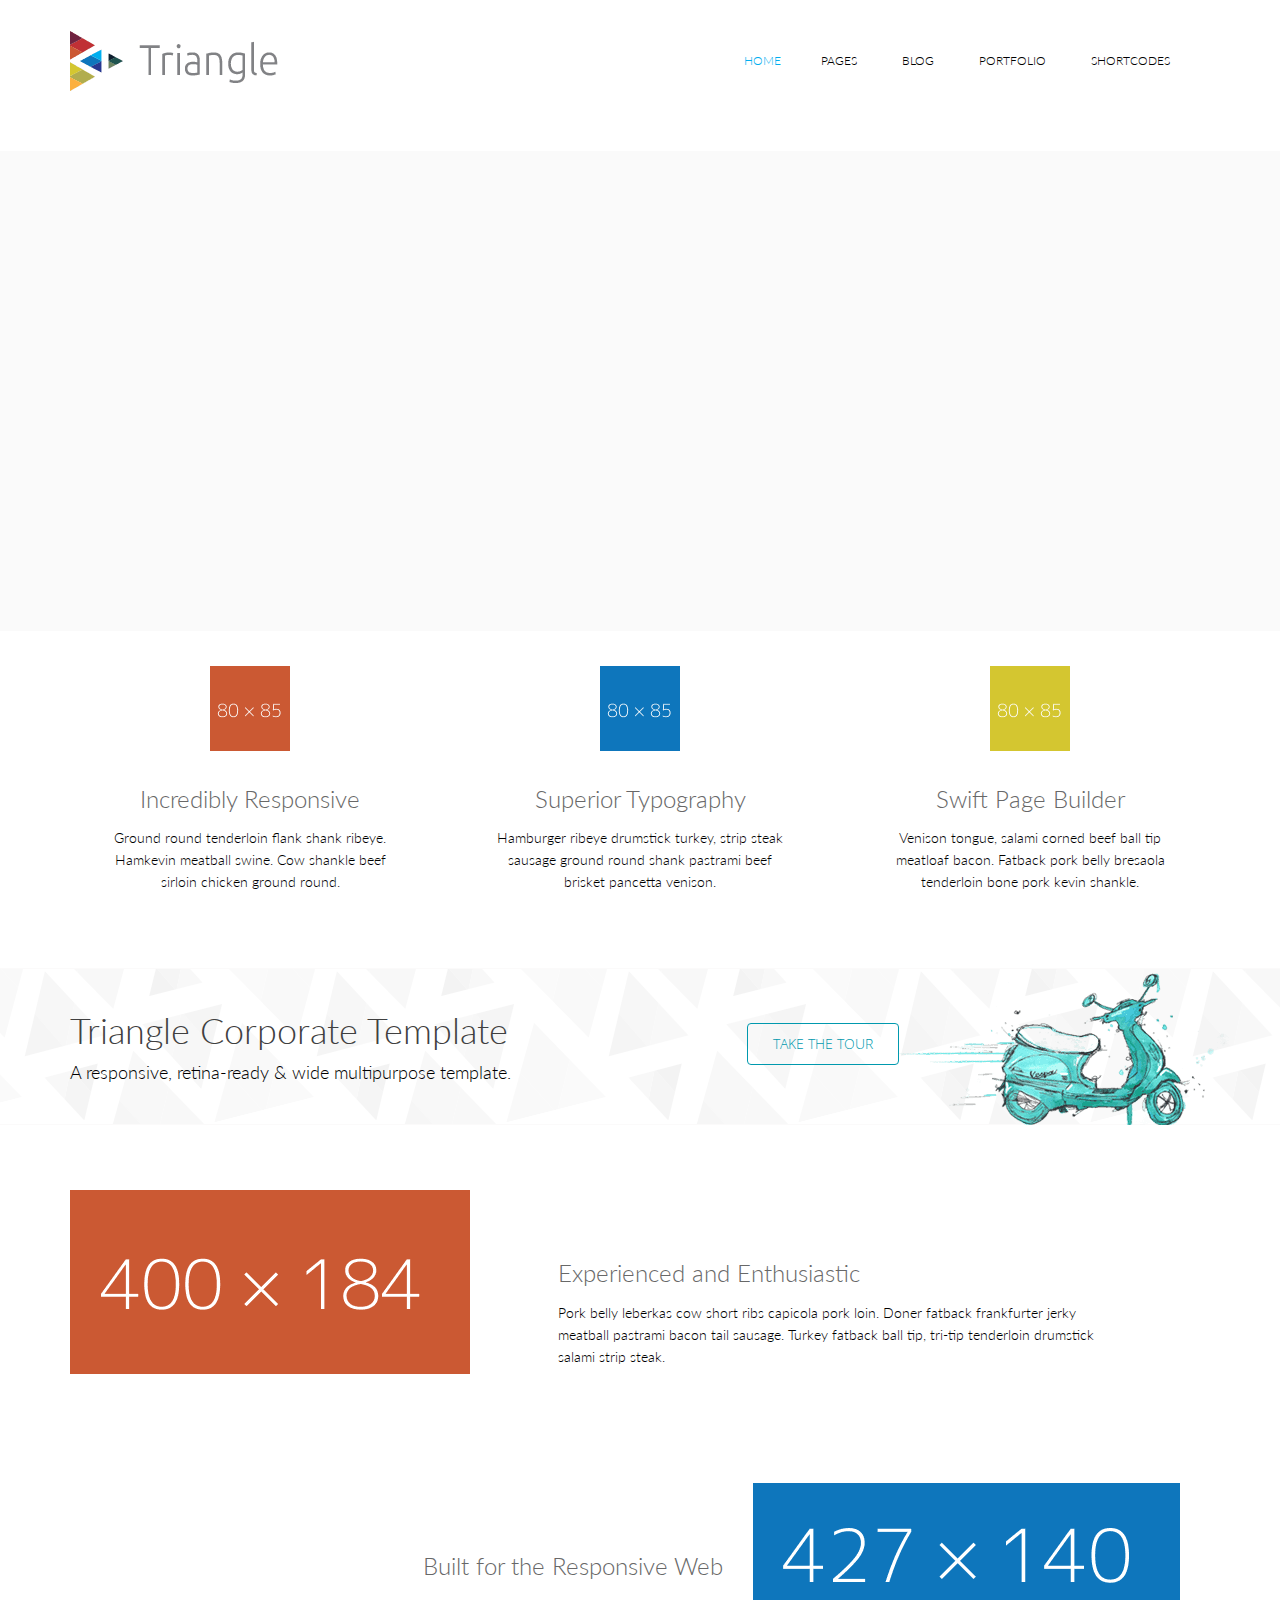
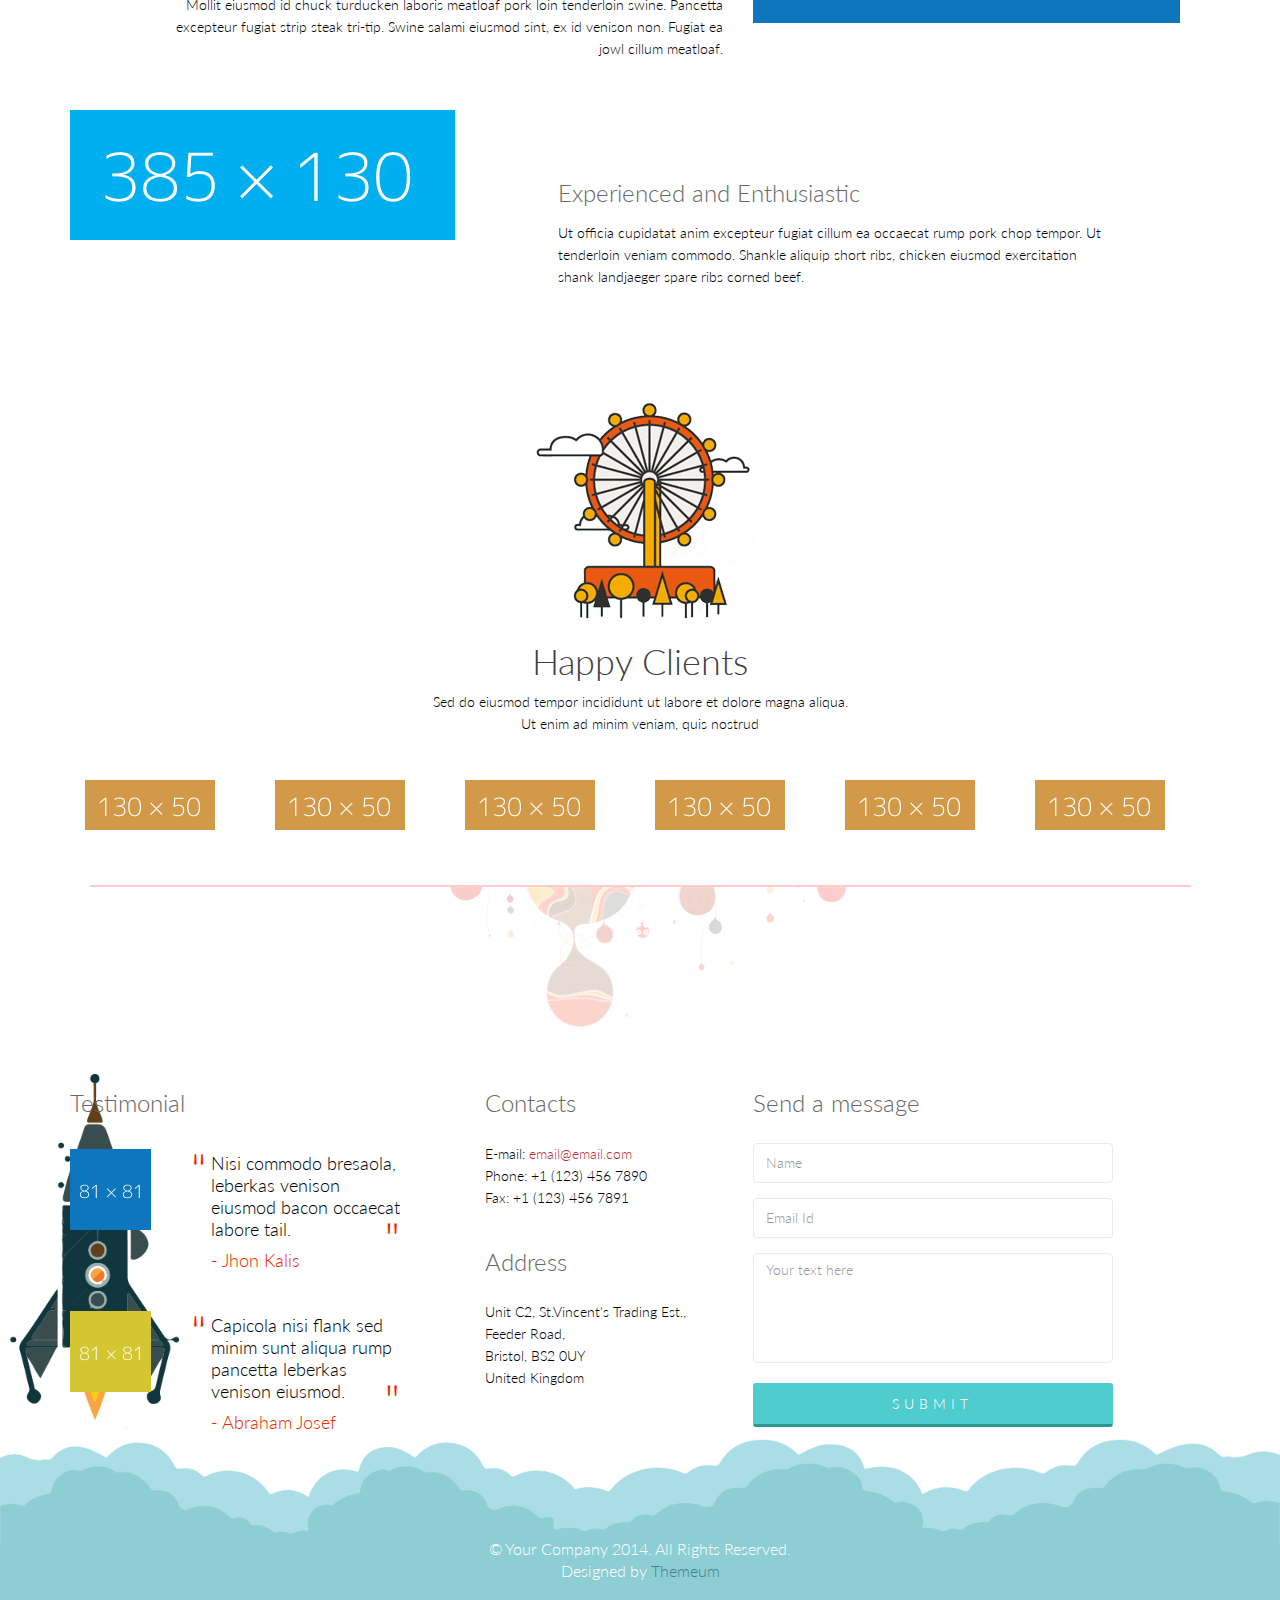
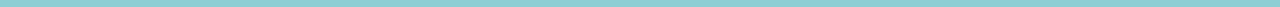
==== commit 333482bd: "门户网站模板" ====
--- a/index.html
+++ b/index.html
@@ -1,323 +1,340 @@
-<!DOCTYPE HTML>
-<html>
-	<head>
-	<meta charset="utf-8">
-	<meta http-equiv="X-UA-Compatible" content="IE=edge">
-	<title>King &mdash; Free Website Template, Free HTML5 Template </title>
-	<meta name="viewport" content="width=device-width, initial-scale=1">
-	<meta name="description" content="Free HTML5 Website Template" />
-
-	
-
-  	<!-- Facebook and Twitter integration -->
-	<meta property="og:title" content=""/>
-	<meta property="og:image" content=""/>
-	<meta property="og:url" content=""/>
-	<meta property="og:site_name" content=""/>
-	<meta property="og:description" content=""/>
-	<meta name="twitter:title" content="" />
-	<meta name="twitter:image" content="" />
-	<meta name="twitter:url" content="" />
-	<meta name="twitter:card" content="" />
-
-	<!-- <link href='https://fonts.googleapis.com/css?family=Work+Sans:400,300,600,400italic,700' rel='stylesheet' type='text/css'> -->
-	
-	<!-- Animate.css -->
-	<link rel="stylesheet" href="css/animate.css">
-	<!-- Icomoon Icon Fonts-->
-	<link rel="stylesheet" href="css/icomoon.css">
-	<!-- Bootstrap  -->
-	<link rel="stylesheet" href="css/bootstrap.css">
-	<!-- Theme style  -->
-	<link rel="stylesheet" href="css/style.css">
-
-	<!-- Modernizr JS -->
-	<script src="js/modernizr-2.6.2.min.js"></script>
-	<!-- FOR IE9 below -->
-	<!--[if lt IE 9]>
-	<script src="js/respond.min.js"></script>
-	<![endif]-->
-
-	</head>
-	<body>
-		
-	<div class="fh5co-loader"></div>
-	
-	<div id="page">
-	<nav class="fh5co-nav" role="navigation">
-		<div class="container">
-			<div class="row">
-				<div class="col-xs-2">
-					<div id="fh5co-logo"><a href="index.html">King.</a></div>
-				</div>
-				<div class="col-xs-10 text-right menu-1">
-					<ul>
-						<li class="active"><a href="index.html">Home</a></li>
-						<li><a href="work.html">Work</a></li>
-						<li><a href="about.html">About</a></li>
-						<li class="has-dropdown">
-							<a href="services.html">Services</a>
-							<ul class="dropdown">
-								<li><a href="#">Web Design</a></li>
-								<li><a href="#">eCommerce</a></li>
-								<li><a href="#">Branding</a></li>
-								<li><a href="#">API</a></li>
-							</ul>
-						</li>
-						<li class="has-dropdown">
-							<a href="#">Tools</a>
-							<ul class="dropdown">
-								<li><a href="#">HTML5</a></li>
-								<li><a href="#">CSS3</a></li>
-								<li><a href="#">Sass</a></li>
-								<li><a href="#">jQuery</a></li>
-							</ul>
-						</li>
-						<li><a href="contact.html">Contact</a></li>
-						<li class="btn-cta"><a href="#"><span>Login</span></a></li>
-					</ul>
-				</div>
-			</div>
-			
-		</div>
-	</nav>
-
-	<header id="fh5co-header" class="fh5co-cover" role="banner" style="background-image:url(images/img_bg_2.jpg);">
-		<div class="overlay"></div>
-		<div class="container">
-			<div class="row">
-				<div class="col-md-8 col-md-offset-2 text-center">
-					<div class="display-t">
-						<div class="display-tc animate-box" data-animate-effect="fadeIn">
-							<h1>Start Your Journey</h1>
-							<div class="row">
-								<form class="form-inline" id="fh5co-header-subscribe">
-									<div class="col-md-8 col-md-offset-2">
-										<div class="form-group">
-											<input type="text" class="form-control" id="email" placeholder="Enter your email">
-											<button type="submit" class="btn btn-default">Join Now</button>
-										</div>
-									</div>
-								</form>
-							</div>
-						</div>
-					</div>
-				</div>
-			</div>
-		</div>
-	</header>
-
-	<div id="fh5co-core-feature">
-		<div class="container">
-			<div class="row">
-				<div class="features">
-					<div class="col-half animate-box" data-animate-effect="fadeInLeft">
-						<div class="table-c">
-							<div class="desc">
-								<span>Try Our Awesome Stuff</span>
-								<h3>Anyone can make there own Website</h3>
-								<p>Far far away, behind the word mountains, far from the countries Vokalia and Consonantia, there live the blind texts. Separated they live in Bookmarksgrove right at the coast of the Semantics.</p>
-								<p><a href="#" class="btn btn-lg btn-primary">Learn More</a></p>
-							</div>
-						</div>
-					</div>
-					<div class="col-half-image-holder animate-box" data-animate-effect="fadeInRight">
-						<img class="img-responsive" src="images/samsungs6.png" alt="samsung">
-					</div>
-				</div>
-			</div>
-		</div>
-	</div>
-    
-
-	<div id="fh5co-services" class="fh5co-bg-section">
-		<div class="container">
-			<div class="row">
-				<div class="col-md-4 col-sm-4 text-center">
-					<div class="feature-center animate-box" data-animate-effect="fadeIn">
-						<span class="icon">
-							<i class="icon-eye"></i>
-						</span>
-						<h3>Retina Ready</h3>
-						<p>Far far away, behind the word mountains, far from the countries Vokalia and Consonantia, there live the blind texts. Separated they live in Bookmarksgrove</p>
-					</div>
-				</div>
-				<div class="col-md-4 col-sm-4 text-center">
-					<div class="feature-center animate-box" data-animate-effect="fadeIn">
-						<span class="icon">
-							<i class="icon-command"></i>
-						</span>
-						<h3>Fully Responsive</h3>
-						<p>Far far away, behind the word mountains, far from the countries Vokalia and Consonantia, there live the blind texts. Separated they live in Bookmarksgrove</p>
-					</div>
-				</div>
-				<div class="col-md-4 col-sm-4 text-center">
-					<div class="feature-center animate-box" data-animate-effect="fadeIn">
-						<span class="icon">
-							<i class="icon-power"></i>
-						</span>
-						<h3>Web Starter</h3>
-						<p>Far far away, behind the word mountains, far from the countries Vokalia and Consonantia, there live the blind texts. Separated they live in Bookmarksgrove</p>
-					</div>
-				</div>
-			</div>
-		</div>
-	</div>
-	
-	<div id="fh5co-project">
-		<div class="container">
-			<div class="row animate-box">
-				<div class="col-md-8 col-md-offset-2 text-center fh5co-heading">
-					<span>Want Some Cool Stuff</span>
-					<h2>Our Project</h2>
-					<p>Dignissimos asperiores vitae velit veniam totam fuga molestias accusamus alias autem provident. Odit ab aliquam dolor eius.</p>
-				</div>
-			</div>
-		</div>
-		<div class="project-content">
-			<div class="col-half">
-				<div class="project animate-box" style="background-image:url(images/project-3.jpg);">
-					<div class="desc">
-						<span>Application</span>
-						<h3>Project Name</h3>
-					</div>
-				</div>
-			</div>
-			<div class="col-half">
-				<div class="project-grid animate-box" style="background-image:url(images/project-5.jpg);">
-					<div class="desc">
-						<span>Illustration</span>
-						<h3>Project Name</h3>
-					</div>
-				</div>
-				<div class="project-grid animate-box" style="background-image:url(images/project-2.jpg);">
-					<div class="desc">
-						<span>Branding</span>
-						<h3>Project Name</h3>
-					</div>
-				</div>
-			</div>
-		</div>
-	</div>
-	<div id="fh5co-testimonial" class="fh5co-bg-section">
-		<div class="container">
-			<div class="row animate-box">
-				<div class="col-md-8 col-md-offset-2 text-center fh5co-heading">
-					<h2>Happy Clients</h2>
-				</div>
-			</div>
-			<div class="row">
-				<div class="col-md-10 col-md-offset-1">
-					<div class="row">
-						<div class="col-md-12 animate-box">
-							<div class="testimony">
-								<div class="inner text-center">
-									<img src="images/person3.jpg" alt="testimony">
-								</div>
-								<blockquote>
-									<p>&ldquo;Facilis ipsum reprehenderit nemo molestias. Aut cum mollitia reprehenderit. Eos cumque dicta adipisci architecto culpa amet.&rdquo;</p>
-									<p class="author"><cite>&mdash; John Doe</cite></p>
-								</blockquote>
-							</div>
-						</div>
-					</div>
-				</div>
-			</div>
-		</div>
-	</div>
-
-
-	<div id="fh5co-started">
-		<div class="container">
-			<div class="row animate-box">
-				<div class="col-md-8 col-md-offset-2 text-center fh5co-heading">
-					<h2>Lets Get Started</h2>
-					<p>Dignissimos asperiores vitae velit veniam totam fuga molestias accusamus alias autem provident. Odit ab aliquam dolor eius.</p>
-				</div>
-			</div>
-			<div class="row animate-box">
-				<div class="col-md-8 col-md-offset-2">
-					<form class="form-inline">
-						<div class="col-md-6 col-md-offset-3 col-sm-6">
-							<button type="submit" class="btn btn-default btn-block">Get In Touch</button>
-						</div>
-					</form>
-				</div>
-			</div>
-		</div>
-	</div>
-
-	<footer id="fh5co-footer" role="contentinfo">
-		<div class="container">
-			<div class="row row-pb-md">
-				<div class="col-md-4 fh5co-widget">
-					<h3>King.</h3>
-					<p>Facilis ipsum reprehenderit nemo molestias. Aut cum mollitia reprehenderit. Eos cumque dicta adipisci architecto culpa amet.</p>
-					<p><a href="#">Learn More</a></p>
-				</div>
-				<div class="col-md-2 col-sm-4 col-xs-6 col-md-push-1">
-					<ul class="fh5co-footer-links">
-						<li><a href="#">About</a></li>
-						<li><a href="#">Help</a></li>
-						<li><a href="#">Contact</a></li>
-						<li><a href="#">Terms</a></li>
-						<li><a href="#">Meetups</a></li>
-					</ul>
-				</div>
-
-				<div class="col-md-2 col-sm-4 col-xs-6 col-md-push-1">
-					<ul class="fh5co-footer-links">
-						<li><a href="#">Shop</a></li>
-						<li><a href="#">Privacy</a></li>
-						<li><a href="#">Testimonials</a></li>
-						<li><a href="#">Handbook</a></li>
-						<li><a href="#">Held Desk</a></li>
-					</ul>
-				</div>
-
-				<div class="col-md-2 col-sm-4 col-xs-6 col-md-push-1">
-					<ul class="fh5co-footer-links">
-						<li><a href="#">Find Designers</a></li>
-						<li><a href="#">Find Developers</a></li>
-						<li><a href="#">Teams</a></li>
-						<li><a href="#">Advertise</a></li>
-						<li><a href="#">API</a></li>
-					</ul>
-				</div>
-			</div>
-
-			<div class="row copyright">
-				<div class="col-md-12 text-center">
-					<p>
-						<ul class="fh5co-social-icons">
-							<li><a href="#"><i class="icon-twitter"></i></a></li>
-							<li><a href="#"><i class="icon-facebook"></i></a></li>
-							<li><a href="#"><i class="icon-linkedin"></i></a></li>
-							<li><a href="#"><i class="icon-dribbble"></i></a></li>
-						</ul>
-					</p>
-				</div>
-			</div>
-
-		</div>
-	</footer>
-	</div>
-
-	<div class="gototop js-top">
-		<a href="#" class="js-gotop"><i class="icon-arrow-up"></i></a>
-	</div>
-	
-	<!-- jQuery -->
-	<script src="js/jquery.min.js"></script>
-	<!-- jQuery Easing -->
-	<script src="js/jquery.easing.1.3.js"></script>
-	<!-- Bootstrap -->
-	<script src="js/bootstrap.min.js"></script>
-	<!-- Waypoints -->
-	<script src="js/jquery.waypoints.min.js"></script>
-	<!-- Main -->
-	<script src="js/main.js"></script>
-
-	</body>
+<!DOCTYPE html>
+<html lang="en">
+<head>
+    <meta charset="utf-8">
+    <meta name="viewport" content="width=device-width, initial-scale=1.0">
+    <meta name="description" content="">
+    <meta name="author" content="">
+    <title>Home | Triangle</title>
+    <link href="css/bootstrap.min.css" rel="stylesheet">
+    <link rel="stylesheet" type="text/css" href="http://www.jq22.com/jquery/font-awesome.4.6.0.css">
+    <link href="css/animate.min.css" rel="stylesheet"> 
+    <link href="css/lightbox.css" rel="stylesheet"> 
+	<link href="css/main.css" rel="stylesheet">
+	<link href="css/responsive.css" rel="stylesheet">
+
+    <!--[if lt IE 9]>
+	    <script src="js/html5shiv.js"></script>
+	    <script src="js/respond.min.js"></script>
+    <![endif]-->       
+    <link rel="shortcut icon" href="images/ico/favicon.ico">
+    <link rel="apple-touch-icon-precomposed" sizes="144x144" href="images/ico/apple-touch-icon-144-precomposed.png">
+    <link rel="apple-touch-icon-precomposed" sizes="114x114" href="images/ico/apple-touch-icon-114-precomposed.png">
+    <link rel="apple-touch-icon-precomposed" sizes="72x72" href="images/ico/apple-touch-icon-72-precomposed.png">
+    <link rel="apple-touch-icon-precomposed" href="images/ico/apple-touch-icon-57-precomposed.png">
+</head><!--/head-->
+
+<body>
+	<header id="header">      
+        <div class="container">
+            <div class="row">
+                <div class="col-sm-12 overflow">
+                   <div class="social-icons pull-right">
+                        <ul class="nav nav-pills">
+                            <li><a href=""><i class="fa fa-facebook"></i></a></li>
+                            <li><a href=""><i class="fa fa-twitter"></i></a></li>
+                            <li><a href=""><i class="fa fa-google-plus"></i></a></li>
+                            <li><a href=""><i class="fa fa-dribbble"></i></a></li>
+                            <li><a href=""><i class="fa fa-linkedin"></i></a></li>
+                        </ul>
+                    </div> 
+                </div>
+             </div>
+        </div>
+        <div class="navbar navbar-inverse" role="banner">
+            <div class="container">
+                <div class="navbar-header">
+                    <button type="button" class="navbar-toggle" data-toggle="collapse" data-target=".navbar-collapse">
+                        <span class="sr-only">Toggle navigation</span>
+                        <span class="icon-bar"></span>
+                        <span class="icon-bar"></span>
+                        <span class="icon-bar"></span>
+                    </button>
+
+                    <a class="navbar-brand" href="index.html">
+                    	<h1><img src="images/logo.png" alt="logo"></h1>
+                    </a>
+                    
+                </div>
+                <div class="collapse navbar-collapse">
+                    <ul class="nav navbar-nav navbar-right">
+                        <li class="active"><a href="index.html">Home</a></li>
+                        <li class="dropdown"><a href="#">Pages <i class="fa fa-angle-down"></i></a>
+                            <ul role="menu" class="sub-menu">
+                                <li><a href="aboutus.html">About</a></li>
+                                <li><a href="aboutus2.html">About 2</a></li>
+                                <li><a href="service.html">Services</a></li>
+                                <li><a href="pricing.html">Pricing</a></li>
+                                <li><a href="contact.html">Contact us</a></li>
+                                <li><a href="contact2.html">Contact us 2</a></li>
+                                <li><a href="404.html">404 error</a></li>
+                                <li><a href="coming-soon.html">Coming Soon</a></li>
+                            </ul>
+                        </li>                    
+                        <li class="dropdown"><a href="blog.html">Blog <i class="fa fa-angle-down"></i></a>
+                            <ul role="menu" class="sub-menu">
+                                <li><a href="blog.html">Blog Default</a></li>
+                                <li><a href="blogtwo.html">Timeline Blog</a></li>
+                                <li><a href="blogone.html">2 Columns + Right Sidebar</a></li>
+                                <li><a href="blogthree.html">1 Column + Left Sidebar</a></li>
+                                <li><a href="blogfour.html">Blog Masonary</a></li>
+                                <li><a href="blogdetails.html">Blog Details</a></li>
+                            </ul>
+                        </li>
+                        <li class="dropdown"><a href="portfolio.html">Portfolio <i class="fa fa-angle-down"></i></a>
+                            <ul role="menu" class="sub-menu">
+                                <li><a href="portfolio.html">Portfolio Default</a></li>
+                                <li><a href="portfoliofour.html">Isotope 3 Columns + Right Sidebar</a></li>
+                                <li><a href="portfolioone.html">3 Columns + Right Sidebar</a></li>
+                                <li><a href="portfoliotwo.html">3 Columns + Left Sidebar</a></li>
+                                <li><a href="portfoliothree.html">2 Columns</a></li>
+                                <li><a href="portfolio-details.html">Portfolio Details</a></li>
+                            </ul>
+                        </li>                         
+                        <li><a href="shortcodes.html ">Shortcodes</a></li>                    
+                    </ul>
+                </div>
+                <div class="search">
+                    <form role="form">
+                        <i class="fa fa-search"></i>
+                        <div class="field-toggle">
+                            <input type="text" class="search-form" autocomplete="off" placeholder="Search">
+                        </div>
+                    </form>
+                </div>
+            </div>
+        </div>
+    </header>
+    <!--/#header-->
+
+    <section id="home-slider">
+        <div class="container">
+            <div class="row">
+                <div class="main-slider">
+                    <div class="slide-text">
+                        <h1>We Are Creative Nerds</h1>
+                        <p>Boudin doner frankfurter pig. Cow shank bresaola pork loin tri-tip tongue venison pork belly meatloaf short loin landjaeger biltong beef ribs shankle chicken andouille.</p>
+                        <a href="#" class="btn btn-common">SIGN UP</a>
+                    </div>
+                    <img src="images/home/slider/hill.png" class="slider-hill" alt="slider image">
+                    <img src="images/home/slider/house.png" class="slider-house" alt="slider image">
+                    <img src="images/home/slider/sun.png" class="slider-sun" alt="slider image">
+                    <img src="images/home/slider/birds1.png" class="slider-birds1" alt="slider image">
+                    <img src="images/home/slider/birds2.png" class="slider-birds2" alt="slider image">
+                </div>
+            </div>
+        </div>
+        <div class="preloader"><i class="fa fa-sun-o fa-spin"></i></div>
+    </section>
+    <!--/#home-slider-->
+
+    <section id="services">
+        <div class="container">
+            <div class="row">
+                <div class="col-sm-4 text-center padding wow fadeIn" data-wow-duration="1000ms" data-wow-delay="300ms">
+                    <div class="single-service">
+                        <div class="wow scaleIn" data-wow-duration="500ms" data-wow-delay="300ms">
+                            <img src="images/home/icon1.png" alt="">
+                        </div>
+                        <h2>Incredibly Responsive</h2>
+                        <p>Ground round tenderloin flank shank ribeye. Hamkevin meatball swine. Cow shankle beef sirloin chicken ground round.</p>
+                    </div>
+                </div>
+                <div class="col-sm-4 text-center padding wow fadeIn" data-wow-duration="1000ms" data-wow-delay="600ms">
+                    <div class="single-service">
+                        <div class="wow scaleIn" data-wow-duration="500ms" data-wow-delay="600ms">
+                            <img src="images/home/icon2.png" alt="">
+                        </div>
+                        <h2>Superior Typography</h2>
+                        <p>Hamburger ribeye drumstick turkey, strip steak sausage ground round shank pastrami beef brisket pancetta venison.</p>
+                    </div>
+                </div>
+                <div class="col-sm-4 text-center padding wow fadeIn" data-wow-duration="1000ms" data-wow-delay="900ms">
+                    <div class="single-service">
+                        <div class="wow scaleIn" data-wow-duration="500ms" data-wow-delay="900ms">
+                            <img src="images/home/icon3.png" alt="">
+                        </div>
+                        <h2>Swift Page Builder</h2>
+                        <p>Venison tongue, salami corned beef ball tip meatloaf bacon. Fatback pork belly bresaola tenderloin bone pork kevin shankle.</p>
+                    </div>
+                </div>
+            </div>
+        </div>
+    </section>
+    <!--/#services-->
+
+    <section id="action" class="responsive">
+        <div class="vertical-center">
+             <div class="container">
+                <div class="row">
+                    <div class="action take-tour">
+                        <div class="col-sm-7 wow fadeInLeft" data-wow-duration="500ms" data-wow-delay="300ms">
+                            <h1 class="title">Triangle Corporate Template</h1>
+                            <p>A responsive, retina-ready &amp; wide multipurpose template.</p>
+                        </div>
+                        <div class="col-sm-5 text-center wow fadeInRight" data-wow-duration="500ms" data-wow-delay="300ms">
+                            <div class="tour-button">
+                                <a href="#" class="btn btn-common">TAKE THE TOUR</a>
+                             </div>
+                        </div>
+                    </div>
+                </div>
+            </div>
+        </div>
+   </section>
+    <!--/#action-->
+
+    <section id="features">
+        <div class="container">
+            <div class="row">
+                <div class="single-features">
+                    <div class="col-sm-5 wow fadeInLeft" data-wow-duration="500ms" data-wow-delay="300ms">
+                        <img src="images/home/image1.png" class="img-responsive" alt="">
+                    </div>
+                    <div class="col-sm-6 wow fadeInRight" data-wow-duration="500ms" data-wow-delay="300ms">
+                        <h2>Experienced and Enthusiastic</h2>
+                        <P>Pork belly leberkas cow short ribs capicola pork loin. Doner fatback frankfurter jerky meatball pastrami bacon tail sausage. Turkey fatback ball tip, tri-tip tenderloin drumstick salami strip steak.</P>
+                    </div>
+                </div>
+                <div class="single-features">
+                    <div class="col-sm-6 col-sm-offset-1 align-right wow fadeInLeft" data-wow-duration="500ms" data-wow-delay="300ms">
+                        <h2>Built for the Responsive Web</h2>
+                        <P>Mollit eiusmod id chuck turducken laboris meatloaf pork loin tenderloin swine. Pancetta excepteur fugiat strip steak tri-tip. Swine salami eiusmod sint, ex id venison non. Fugiat ea jowl cillum meatloaf.</P>
+                    </div>
+                    <div class="col-sm-5 wow fadeInRight" data-wow-duration="500ms" data-wow-delay="300ms">
+                        <img src="images/home/image2.png" class="img-responsive" alt="">
+                    </div>
+                </div>
+                <div class="single-features">
+                    <div class="col-sm-5 wow fadeInLeft" data-wow-duration="500ms" data-wow-delay="300ms">
+                        <img src="images/home/image3.png" class="img-responsive" alt="">
+                    </div>
+                    <div class="col-sm-6 wow fadeInRight" data-wow-duration="500ms" data-wow-delay="300ms">
+                        <h2>Experienced and Enthusiastic</h2>
+                        <P>Ut officia cupidatat anim excepteur fugiat cillum ea occaecat rump pork chop tempor. Ut tenderloin veniam commodo. Shankle aliquip short ribs, chicken eiusmod exercitation shank landjaeger spare ribs corned beef.</P>
+                    </div>
+                </div>
+            </div>
+        </div>
+    </section>
+     <!--/#features-->
+
+    <section id="clients">
+        <div class="container">
+            <div class="row">
+                <div class="col-sm-12">
+                    <div class="clients text-center wow fadeInUp" data-wow-duration="500ms" data-wow-delay="300ms">
+                        <p><img src="images/home/clients.png" class="img-responsive" alt=""></p>
+                        <h1 class="title">Happy Clients</h1>
+                        <p>Sed do eiusmod tempor incididunt ut labore et dolore magna aliqua. <br> Ut enim ad minim veniam, quis nostrud </p>
+                    </div>
+                    <div class="clients-logo wow fadeIn" data-wow-duration="1000ms" data-wow-delay="600ms">
+                        <div class="col-xs-3 col-sm-2">
+                            <a href="#"><img src="images/home/client1.png" class="img-responsive" alt=""></a>
+                        </div>
+                        <div class="col-xs-3 col-sm-2">
+                            <a href="#"><img src="images/home/client2.png" class="img-responsive" alt=""></a>
+                        </div>
+                         <div class="col-xs-3 col-sm-2">
+                            <a href="#"><img src="images/home/client3.png" class="img-responsive" alt=""></a>
+                        </div>
+                         <div class="col-xs-3 col-sm-2">
+                            <a href="#"><img src="images/home/client4.png" class="img-responsive" alt=""></a>
+                        </div>
+                         <div class="col-xs-3 col-sm-2">
+                            <a href="#"><img src="images/home/client5.png" class="img-responsive" alt=""></a>
+                        </div>
+                         <div class="col-xs-3 col-sm-2">
+                            <a href="#"><img src="images/home/client6.png" class="img-responsive" alt=""></a>
+                        </div>
+                    </div>
+                </div>
+            </div>
+        </div>
+     </section>
+    <!--/#clients-->
+
+    <footer id="footer">
+        <div class="container">
+            <div class="row">
+                <div class="col-sm-12 text-center bottom-separator">
+                    <img src="images/home/under.png" class="img-responsive inline" alt="">
+                </div>
+                <div class="col-md-4 col-sm-6">
+                    <div class="testimonial bottom">
+                        <h2>Testimonial</h2>
+                        <div class="media">
+                            <div class="pull-left">
+                                <a href="#"><img src="images/home/profile1.png" alt=""></a>
+                            </div>
+                            <div class="media-body">
+                                <blockquote>Nisi commodo bresaola, leberkas venison eiusmod bacon occaecat labore tail.</blockquote>
+                                <h3><a href="#">- Jhon Kalis</a></h3>
+                            </div>
+                         </div>
+                        <div class="media">
+                            <div class="pull-left">
+                                <a href="#"><img src="images/home/profile2.png" alt=""></a>
+                            </div>
+                            <div class="media-body">
+                                <blockquote>Capicola nisi flank sed minim sunt aliqua rump pancetta leberkas venison eiusmod.</blockquote>
+                                <h3><a href="">- Abraham Josef</a></h3>
+                            </div>
+                        </div>   
+                    </div> 
+                </div>
+                <div class="col-md-3 col-sm-6">
+                    <div class="contact-info bottom">
+                        <h2>Contacts</h2>
+                        <address>
+                        E-mail: <a href="mailto:someone@example.com">email@email.com</a> <br> 
+                        Phone: +1 (123) 456 7890 <br> 
+                        Fax: +1 (123) 456 7891 <br> 
+                        </address>
+
+                        <h2>Address</h2>
+                        <address>
+                        Unit C2, St.Vincent's Trading Est., <br> 
+                        Feeder Road, <br> 
+                        Bristol, BS2 0UY <br> 
+                        United Kingdom <br> 
+                        </address>
+                    </div>
+                </div>
+                <div class="col-md-4 col-sm-12">
+                    <div class="contact-form bottom">
+                        <h2>Send a message</h2>
+                        <form id="main-contact-form" name="contact-form" method="post" action="sendemail.php">
+                            <div class="form-group">
+                                <input type="text" name="name" class="form-control" required="required" placeholder="Name">
+                            </div>
+                            <div class="form-group">
+                                <input type="email" name="email" class="form-control" required="required" placeholder="Email Id">
+                            </div>
+                            <div class="form-group">
+                                <textarea name="message" id="message" required class="form-control" rows="8" placeholder="Your text here"></textarea>
+                            </div>                        
+                            <div class="form-group">
+                                <input type="submit" name="submit" class="btn btn-submit" value="Submit">
+                            </div>
+                        </form>
+                    </div>
+                </div>
+                <div class="col-sm-12">
+                    <div class="copyright-text text-center">
+                        <p>&copy; Your Company 2014. All Rights Reserved.</p>
+                        <p>Designed by <a target="_blank" href="http://www.jq22.com">Themeum</a></p>
+                    </div>
+                </div>
+            </div>
+        </div>
+    </footer>
+    <!--/#footer-->
+
+    <script src="http://www.jq22.com/jquery/jquery-1.10.2.js"></script>
+    <script type="text/javascript" src="js/bootstrap.min.js"></script>
+    <script type="text/javascript" src="js/lightbox.min.js"></script>
+    <script type="text/javascript" src="js/wow.min.js"></script>
+    <script type="text/javascript" src="js/main.js"></script>   
+</body>
 </html>
-
--- a/css/main.css
+++ b/css/main.css
@@ -0,0 +1,2725 @@
+/*
+  Theme Name: Triangle
+  Theme Uri: http://www.jq22.com
+  Author: Themeum
+  Author Uri: http://www.jq22.com
+  Description: Creative Site Template
+  Version: 1.1
+  */
+
+  @import url(http://fonts.googleapis.com/css?family=Lato:100,300,400,700);
+  @import url(http://fonts.googleapis.com/css?family=Open+Sans:300italic,400italic,600italic,700italic,400,300,600,700);
+  @import url(http://fonts.googleapis.com/css?family=Noto+Sans:400,700);
+
+  body {
+    background: #fff;
+    font-family: 'Lato', sans-serif;
+    font-weight: 300;
+    font-size: 14px;
+    line-height: 22px;
+    color: #000;
+  }
+
+  html {
+    height: 100%;
+  }
+
+
+  a{
+    color:#C03035;
+  }
+
+  a:hover {
+    outline: none;
+    text-decoration:none;
+    color:#4fcccd;
+  }
+
+  a:focus {
+    outline:none;
+    outline-offset: 0;
+  }
+
+  a {
+    -webkit-transition: 300ms;
+    -moz-transition: 300ms;
+    -o-transition: 300ms;
+    transition: 300ms;
+  }
+
+
+  ul {
+    list-style: none;
+  }
+
+  h1, h2, h3, h4, h5, h6 {
+    font-family: 'Lato', sans-serif;
+    font-weight: 300;
+  }
+
+  h1{
+    color: #686868;
+  }
+
+  h2{
+    font-size: 24px;
+    color: #686868;
+  }
+
+  h3{
+    font-size: 18px;
+  }
+
+  .overflow{
+    overflow: hidden;
+  }
+
+  .uppercase{
+    text-transform: uppercase;
+  }
+
+  .btn-common {
+    font-size: 14px;
+    color: #0099ae;
+    border: 1px solid #0099ae;
+    font-family: 'Open Sans', sans-serif;
+    font-weight: 300;
+    padding: 10px 25px;
+  }
+
+  #action .col-sm-5{
+    position: absolute;
+
+    top: 0;
+    height: 100%;
+    right: 0;
+  }
+
+
+  .btn-common:hover, 
+  .btn-common:focus{
+    outline: none;
+    background: none;
+    box-shadow: none;
+    color: #01707f;
+    border-color:#01707f;
+  }
+
+  .align-right{
+    text-align: right;
+  }
+
+  .inline{
+    display: inline-block;
+  }
+
+  .padding{
+    padding: 65px 0;
+  }
+
+  .padding-bottom{
+    padding-bottom: 65px;
+  }
+
+  .padding-top{
+    padding-top: 90px;
+  }
+
+  .padding-right{
+    padding-right: 80px;
+  }
+
+  .padding-left{
+    padding-left: 80px;
+  }
+
+  .margin-bottom{
+    margin-bottom: 35px;
+  }
+
+     .carousel-indicators.visible-xs {
+      height: 20px;
+      margin: 0;
+      padding: 0;
+      position: absolute;
+      top: -35px;
+      width: 100%;
+      left: 0;
+    }
+
+  .carousel-indicators.visible-xs li {
+    border-color: #D29948;
+    border-width: 2px;
+    height: 12px;
+    margin: 0 5px 0 0;
+    width: 12px;
+  }
+
+  .carousel-indicators.visible-xs li.active {
+    background: rgba(210, 153, 72, 0.7);
+  }
+
+
+/*************************
+*******Header******
+**************************/
+
+
+#header{
+  margin-bottom: 0;
+  padding: 30px 0 60px 0;
+}
+
+#header .navbar-inverse .container{
+  position: relative;
+}
+
+.search{
+  position: absolute;
+  top: 20px;
+  right: 0;
+  z-index: 1;
+}
+
+.search i{
+  color: #00aeef;
+  cursor: pointer;
+  position: absolute;
+  right: 10px;
+  top: 2px;
+}
+
+.field-toggle{
+  position: relative;
+  top: 30px;
+  right: 15px;
+  display: none;
+  height: 50px;
+}
+
+.search-form{
+  padding-left: 10px;
+  height: 40px;
+  font-size: 18px;
+  color: #818285;
+  font-weight: 300;
+  outline: none;
+  border: 1px solid #00aeef;
+  margin-top: 20px;
+  border-radius: 4px;
+}
+
+.social-icons ul li{
+  padding: 0 10px;
+
+}
+
+.social-icons ul li:last-child{
+  padding-right: 0;
+
+}
+
+.social-icons ul li a{
+  font-size: 18px;
+  color: #d3d3d3;
+  padding: 0;
+}
+
+.social-icons ul li a:hover .fa-facebook {
+  color:#0884d5;
+}
+
+.social-icons ul li a:hover .fa-twitter {
+  color:#2AA7DC;
+}
+
+.social-icons ul li a:hover .fa-google-plus {
+  color:#A22523;
+}
+
+.social-icons ul li a:hover .fa-dribbble {
+  color:#E94989;
+}
+
+.social-icons ul li a:hover .fa-linkedin {
+  color:#006DC0;
+}
+
+.social-icons ul li a:hover,
+.social-icons ul li a:focus{  
+  background: none;
+}
+
+#header .navbar {
+  background: #fff;
+  border: 0;
+  margin-bottom: 0;
+}
+
+#header .navbar-toggle{
+  margin-top: 20px;
+}
+
+#header .navbar-brand{
+  padding: 0;
+  margin-left: 0;
+}
+
+#header .navbar-brand h1{
+  padding: 0;
+  margin: 0;
+}
+
+#header .navbar-nav.navbar-right >li:last-child{
+  margin-right: 20px;
+}
+
+#header .navbar-nav.navbar-right >li a {
+  color: #000;
+  font-size: 12px;
+  padding: 20px;
+  text-transform: uppercase;
+  font-weight: 300;
+}
+
+
+#header .navbar-inverse .navbar-nav  li.active > a,  
+#header .navbar-inverse .navbar-nav  li.active > a:focus, 
+#header .navbar-nav.navbar-right li > a:hover,
+.navbar-inverse .navbar-nav > .open > a {
+  background-color: inherit;
+  border: 0;
+  color: #00aeef;
+}
+
+#header .navbar-inverse .navbar-nav  li a:hover{
+  color: #00aeef;
+}
+
+
+/*  Dropdown menu*/
+
+ul.sub-menu {
+  display: none;
+  list-style: none;
+  padding: 0;
+  margin: 0;
+}
+
+#header .navbar-nav li ul.sub-menu li a{
+  color: #818285;
+  padding: 5px 0;
+  font-size: 13px;
+  display: block;
+  text-transform: capitalize;
+}
+
+#header .navbar-nav li ul.sub-menu li .active{
+  background: #00aeef;
+  color: #fff;
+  position: relative;
+}
+
+#header .navbar-nav li ul.sub-menu li .active i{
+  position: absolute;
+  font-size: 56px;
+  top: -13px;
+  color: #0884d5;
+}
+
+#header .navbar-nav li ul.sub-menu li .active .fa-angle-right{
+  left: -3px;
+}
+
+#header .navbar-nav li ul.sub-menu li .active .fa-angle-left{
+  right: -3px;
+}
+
+#header .navbar-nav li ul.sub-menu li a:hover,
+#header .navbar-nav li ul.sub-menu li a:focus{
+  background: #00aeef;
+  color: #fff;
+}
+
+.fa-angle-down{
+  padding-left: 5px; 
+}
+
+.scaleIn {
+  -webkit-animation-name: scaleIn;
+  animation-name: scaleIn;
+}
+
+@-webkit-keyframes scaleIn {
+  0% {
+    opacity: 0;
+    -webkit-transform: scale(0);
+    transform: scale(0);
+  }
+
+  100% {
+    opacity: 1;
+    -webkit-transform: scale(1);
+    transform: scale(1);
+  }
+}
+
+@keyframes scaleIn {
+  0% {
+    opacity: 0;
+    -webkit-transform: scale(0);
+    -ms-transform: scale(0);
+    transform: scale(0);
+  }
+
+  100% {
+    opacity: 1;
+    -webkit-transform: scale(1);
+    -ms-transform: scale(1);
+    transform: scale(1);
+  }
+}
+
+
+/*************************
+*******Footer******
+**************************/
+
+#footer {
+  padding-bottom: 10px;
+  background-image: url(../images/home/footer.png);
+  background-repeat: repeat-x;
+  background-position: bottom;
+  background-size: contain;
+}
+
+#footer h1{
+  margin-bottom: 65px;
+  margin-top: 36px;
+}
+
+#footer .bottom-separator {
+  margin-bottom: 60px;
+}
+
+#message {
+  height: 110px;
+  resize: none;
+}
+
+.bottom > h2 {
+  margin-top: 0;
+  margin-bottom: 26px;
+}
+
+.bottom .media-body h3 {
+  margin-top: 0;
+  padding-left: 25px;
+}
+
+.bottom .media-body h3 a{
+  color: #ea2c00;
+}
+
+.testimonial .media{
+  margin-top: 0;
+  margin-bottom: 25px;
+}
+
+.testimonial .media>.pull-left{
+  margin-right: 25px;
+}
+
+.testimonial .media>.pull-left img{
+  margin-top: 6px;
+}
+
+.testimonial .media .media-body blockquote{
+  padding-left: 25px;
+  padding-right: 30px;
+  position: relative;
+  border-left: 0;
+  margin-bottom: 0;
+}
+
+.testimonial .media .media-body blockquote:before{
+  position: absolute;
+  left: 5px;
+  top: 8px;
+  content: '"';
+  font-size: 40px;
+  color: #ea2c00;
+  font-family: 'Noto Sans', sans-serif;
+  transform:rotate(180deg);
+  -ms-transform:rotate(180deg); /* IE 9 */
+  -webkit-transform: rotate(180deg); /* Opera, Chrome, and Safari */
+  line-height: 0;
+}
+
+.testimonial .media .media-body blockquote:after{
+  position: absolute;
+  right: 30px;
+  bottom: 14px;
+  content: '"';
+  font-size: 40px;
+  color: #ea2c00;
+  font-family: 'Noto Sans', sans-serif;
+  line-height: 0;
+}
+
+.contact-info.bottom {
+  padding-left: 25px;
+}
+
+.bottom > address {
+  line-height: 22px;
+  margin-bottom: 40px;
+}
+
+.form-control {
+  border: 1px solid #eaeaea;
+  font-weight: 300;
+  outline: none;
+  box-shadow: none;
+  height: 40px;
+}
+
+.form-control:hover, 
+.form-control:focus{
+  border-color: #4fcccd;
+  outline: none;
+  box-shadow: none;
+}
+
+.btn-submit {
+  width: 100%;
+  background-color: #4fcccd;
+  color: #fff;
+  font-size: 14px;
+  font-weight: 300;
+  letter-spacing: 5px;
+  text-transform: uppercase;
+  border-radius: 3px;
+  margin-top: 5px;
+  border-bottom: 3px solid #2f9697;
+  box-shadow: none;
+  padding: 10px;
+}
+
+.btn-submit:hover, 
+.btn-submit:focus{
+  color: #fff;
+  outline: none;
+  box-shadow: none;
+  opacity: .8;
+}
+
+.copyright-text{
+  margin-top: 70px;
+  color: #fff;
+  font-size: 16px;  
+  padding-bottom: 15px;
+}
+
+.copyright-text a {
+  color: #3e848a
+}
+
+.copyright-text p {
+  margin-bottom: 0;
+}
+
+/*************************
+*******Home Page******
+**************************/
+#home-slider {
+  background: url(../images/home/slider-bg.png) 0 100% repeat-x;
+  position: relative;
+}
+
+#home-slider .main-slider {
+  position: relative;
+  height: 450px;
+}
+
+#home-slider .slide-text{
+  position: absolute;
+  top: 50px;
+  left: 0;
+  width: 450px;
+}
+
+.animate-in .slide-text {
+  -webkit-animation: fadeInLeftBig 700ms cubic-bezier(0.190,1.000,0.220,1.000) 200ms both;
+  animation: fadeInLeftBig 700ms cubic-bezier(0.190,1.000,0.220,1.000) 200ms both;
+}
+
+#home-slider .slider-hill {
+  position: absolute;
+  right: 0;
+  bottom: 0;
+}
+
+.animate-in .slider-hill {
+  -webkit-animation: bounceInDown 1000ms ease-in-out 200ms both;
+  animation: bounceInDown 1000ms ease-in-out 200ms both;
+}
+
+#home-slider .slider-house {
+  position: absolute;
+  right: 110px;
+  bottom: -30px;
+}
+
+.animate-in .slider-house {
+  -webkit-animation: bounceInDown 500ms ease-in-out 800ms both;
+  animation: bounceInDown 500ms ease-in-out 800ms both;
+}
+
+#home-slider .slider-sun {
+  position: absolute;
+  right: 365px;
+  bottom: 100px;
+}
+
+.animate-in .slider-sun {
+  -webkit-animation: scaleIn 500ms ease-in-out 1200ms both;
+  animation: scaleIn 500ms ease-in-out 1200ms both;
+}
+
+#home-slider .slider-birds1 {
+  position: absolute;
+  right: 470px;
+  bottom: 75px;
+}
+
+.animate-in .slider-birds1 {
+  -webkit-animation: fadeInLeft 500ms ease-in-out 1200ms both;
+  animation: fadeInLeft 500ms ease-in-out 1200ms both;
+}
+
+#home-slider .slider-birds2 {
+  position: absolute;
+  right: 40px;
+  bottom: 150px;
+}
+
+.animate-in .slider-birds2 {
+  -webkit-animation: fadeInRight 500ms ease-in-out 1200ms both;
+  animation: fadeInRight 500ms ease-in-out 1200ms both;
+}
+
+
+#home-slider h1{
+  margin-top: 100px;
+  margin-bottom: 25px;
+}
+
+#home-slider .btn-common {
+  margin-top: 20px;
+}
+
+#home-slider .preloader {
+  position: absolute;
+  left: 0;
+  top: 0;
+  bottom: -30px;
+  right: 0;
+  background: #fafafa;
+  text-align: center;
+}
+
+#home-slider .preloader > i {
+  font-size: 48px;
+  height: 48px;
+  line-height: 48px;
+  color: #00aeef;
+  position: absolute;
+  left: 50%;
+  margin-left: -24px;
+  top: 50%;
+  margin-top: -24px;
+}
+
+#action {
+  background-image: url(../images/home/tour-bg.png);
+  background-color: #fbfafa;
+  background-repeat: repeat-x;
+  height: 157px;
+  background-position: center;
+  display: table;
+  position: static;
+  width: 100%;
+}
+
+.vertical-center{
+  display: table-cell;
+  vertical-align: middle;
+  width: 100%;
+  position: statice;
+}
+
+
+.single-service{
+  overflow: hidden;
+  display: block;
+}
+
+.single-service img {
+  margin-bottom: 35px;
+}
+
+.single-service .fold {
+  margin-bottom: 35px;
+}
+
+.single-service h2 {
+  margin-top: 0;
+  margin-bottom: 15px;
+}
+
+.single-service p {
+  padding: 0 48px;
+}
+
+.action h1{
+  margin-top: 0;
+}
+
+.action p{
+  font-size: 18px;
+  margin-bottom: 0;
+  font-weight: 300;
+}
+
+.action .btn-common{
+  margin-top: 55px;
+  float: left;
+}
+
+.title {
+  color: #404040;
+  font-weight: 300;
+}
+
+.single-features {
+  overflow: hidden;
+  padding-top: 65px;
+  padding-bottom: 40px;
+}
+
+.single-features .col-sm-6 {
+  margin-top: 50px;
+}
+
+.single-features:last-child {
+  padding-bottom: 95px;
+  padding-top: 0;
+}
+
+.single-features h2{
+  margin-bottom: 15px;
+}
+
+#clients{
+  padding-bottom: 45px;
+}
+
+.clients {
+  margin-bottom: 45px;
+}
+
+.clients img {
+  display: inline-block;
+}
+
+.clients-logo {
+  overflow: hidden;
+  margin-bottom: 10px;
+}
+
+
+
+/*************************
+*******About Us Page******
+**************************/
+
+#action , 
+#page-breadcrumb{
+  position: relative;
+}
+
+#page-breadcrumb {
+  background-image: url(../images/home/tour-bg.png);
+  background-color: #fbfafa;
+  background-repeat: repeat-x;
+  height: 130px;
+  background-position: center;
+  display: table;
+  position: static;
+  width: 100%;
+}
+
+#team {
+  padding: 85px 0;
+}
+
+#team-carousel {
+  margin-top: 80px;
+}
+
+#company-information .padding-top{
+  padding-top: 172px;
+  
+}
+
+.single-service img {
+  height: 85px;
+}
+
+.tour-button {
+  background-image: url(../images/home/tour-icon2.png);
+  height: 100%;
+  background-repeat: no-repeat;
+  position: absolute;
+  width: 100%;
+  left: 0;
+  background-position: 151px 4px;
+}
+
+.about-image {
+  padding:90px 90px 0;
+}
+
+.team-single {
+  position: relative;
+}
+
+.person-thumb {
+  position: relative;
+}
+
+.person-thumb img {
+}
+
+
+.social-profile {
+  background: none repeat scroll 0 0 rgba(137, 97, 46, 0.8);
+  display: none;
+  position: absolute;
+  text-align: center;
+  top: 0;
+    -webkit-transition: all 0.9s ease;
+  -moz-transition: all 0.9s ease;
+  -ms-transition: all 0.9s ease;
+  -o-transition: all 0.9s ease;
+  transition: all 0.9s ease;transition: all 0.9s ease 0s;
+  width: 100%;
+  height: 100%;
+}
+
+.team-single:hover .social-profile{
+  background:rgba(112, 35, 64, 0.9);
+  display: block;
+  -webkit-animation: fadeInUp 400ms;
+  animation: fadeInUp 400ms;
+  -webkit-transition: all 0.9s ease;
+  -moz-transition: all 0.9s ease;
+  -ms-transition: all 0.9s ease;
+  -o-transition: all 0.9s ease;
+  transition: all 0.9s ease;
+}
+
+.social-profile .nav-pills {
+  display: inline-block;
+  margin-top: -26px;
+  padding: 0;
+  position: relative;
+  top: 50%;
+}
+
+.social-profile .nav-pills li {
+  display: inline-block;
+  margin: 0 5px;
+}
+
+.social-profile .nav-pills li a {
+  color: #fff;
+  border: 1px solid #fff;
+  width: 40px;
+  height: 40px;
+  line-height: 40px;
+  text-align: center;
+  padding: 0;
+  border-radius: 40px;
+  -webkit-transition: all 0.9s ease;
+  transition: all 0.9s ease;
+}
+
+.social-profile .nav-pills li a:hover {
+  color: #702340;
+  border-color: #702340;
+}
+
+.person-info h2 {
+  font-weight: 300;
+  margin-bottom: 5px;
+}
+
+.person-info h3 {
+  font-size: 16px;
+  color: #686868;
+  font-weight: 300;
+  margin-top: 0;
+  margin-bottom: 0;
+}
+
+.team-carousel-control {
+  position: absolute;
+  top: 36%;
+  width: 13px;
+  height: 16px;
+  text-indent: -9999999px;
+  -webkit-transition: all 0.9s ease;
+  -moz-transition: all 0.9s ease;
+  -ms-transition: all 0.9s ease;
+  -o-transition: all 0.9s ease;
+  transition: all 0.9s ease;
+}
+
+.right.team-carousel-control {
+  right: -50px;
+  background-image: url(../images/aboutus/right.png);
+}
+
+.left.team-carousel-control {
+  left: -50px;
+  background-image: url(../images/aboutus/left.png);
+}
+
+.team-carousel-control:hover{
+  background-position: 0 -18px;
+  -webkit-transition: all 0.5s ease;
+  -moz-transition: all 0.5s ease;
+  -ms-transition: all 0.5s ease;  
+  -o-transition: all 0.5s ease;
+  transition: all 0.5s ease;
+}
+
+.count h1{
+  font-size: 60px;
+  color: #00aeef;
+}
+
+.count h3{
+  font-size: 16px;
+}
+
+.progress .progress-bar.six-sec-ease-in-out {
+  -webkit-transition: width 1s ease-in-out;
+  -moz-transition: width 1s ease-in-out;
+  -ms-transition: width 1s ease-in-out;
+  -o-transition: width 1s ease-in-out;
+  transition:  width 1s ease-in-out;
+}
+
+.top-zero{
+  margin-top: 0;
+}
+
+h3.top-zero{
+  font-size: 20px;
+}
+
+#company-information .about-us h2{
+  margin-bottom: 45px;
+}
+
+.single-skill h3{
+  font-size: 16px;
+}
+
+.progress{
+  height: 30px;
+  box-shadow: none;
+  -webkit-box-shadow: none;
+}
+
+.progress-bar{
+  line-height: 30px;
+  box-shadow: none;
+  -webkit-box-shadow: none;
+}
+
+.progress-bar.progress-bar-primary{
+  background: #00aeef;
+}
+
+
+
+/*************************
+*******Service Page******
+**************************/
+#recent-projects{
+  padding: 85px 0;
+}
+
+.recent-projects .team-single{
+  height: 355px;
+}
+
+.recent-projects p.padding-bottom{
+  padding-bottom: 50px;
+}
+
+.choose{
+  padding-top: 30px;
+}
+
+#company-information.choose .padding-top{
+  padding-top: 50px;
+}
+
+#company-information h2{
+  margin-bottom: 25px;
+  margin-top: 0;
+}
+
+ul.elements{
+  list-style: none;
+  margin: 0;
+  padding: 0;
+}
+
+ul.elements li{
+  margin: 6px 0;
+}
+
+ul.elements li > i{
+  color:#C03035;
+  display: inline-block;
+  margin-right: 10px;
+}
+
+#company-information h1.margin-bottom{
+  margin-bottom: 26px;
+}
+
+/*************************
+*******Portfolio Default**
+**************************/
+
+.portfolio-single {
+  position: relative;
+}
+
+.portfolio-thumb {
+  position: relative;
+}
+
+.portfolio-thumb img {
+  width: 100%;
+}
+
+
+.portfolio-single:hover .portfolio-view{
+  display: block;
+  -webkit-animation: fadeInUp 400ms;
+  animation: fadeInUp 400ms;
+}
+
+#portfolio .row{
+  margin-left: -10px;
+  margin-right: -10px;
+}
+
+.portfolio-view {
+  display: none;
+  position: absolute;
+  top: 0;
+  height: 100%;
+  background:rgba(112, 35, 64, 0.9);
+  width: 100%;
+  text-align: center;
+}
+
+.portfolio-view .nav-pills {
+  padding: 0;
+  display: inline-block;
+  margin-top: -26px;
+  top: 50%;
+  position: relative;
+}
+
+.portfolio-view .nav-pills li {
+  display: inline-block;
+  margin: 0 5px;
+}
+
+.portfolio-view .nav-pills li a {
+  color: #fff;
+  border: 1px solid #fff;
+  width: 40px;
+  height: 40px;
+  line-height: 38px;
+  text-align: center;
+  padding: 0;
+  border-radius: 40px;
+  -webkit-animation: scaleIn 400ms linear 100ms both;
+  animation: scaleIn 400ms linear 100ms both;
+  -webkit-transition: all 0.9s ease;
+  transition: all 0.9s ease;
+}
+
+.portfolio-view .nav-pills li a:hover {
+  color: #702340;
+  border-color: #702340;
+  -webkit-transition: all 0.9s ease;
+  transition: all 0.9s ease;
+}
+
+.portfolio-info {
+  overflow: hidden;
+  margin-bottom: 30px;
+}
+
+.portfolio-info h2 {
+  font-size: 18px;
+  margin: 15px 0 0;
+}
+
+.portfolio-filter {
+  margin: 80px 0;
+  padding: 0;
+}
+
+.portfolio-filter li {
+  display: inline-block;
+  position: relative;
+}
+
+.portfolio-filter li a {
+  border-radius: 0;
+  color: #686868;
+  font-size: 18px;
+  font-weight: 300;
+  padding: 0 25px;
+  text-transform: capitalize;
+  border: none;
+}
+
+.portfolio-filter li .active{
+  background: transparent;
+  box-shadow: none;
+  -webkit-box-shadow: none;
+}
+
+.portfolio-filter li a:hover, 
+.portfolio-filter li a:focus,
+.portfolio-filter li a.active {
+  background: transparent;
+  box-shadow: none;
+  -webkit-box-shadow: none;
+}
+
+.portfolio-filter li a.active:before{
+  position: absolute;
+
+  content: "";
+  left: 0;
+  width: 13px;
+  height: 16px;
+  background: url(../images/portfolio/icon.png);
+  top: 5px;
+}
+
+.portfolio-pagination{
+  text-align: center;
+  
+  padding-top: 40px;
+  padding-bottom: 90px;
+}
+
+.pagination li{
+  display: inline-block;
+  margin: 0 10px;
+}
+
+.pagination li a{
+  color: #000;
+  padding: 5px 10px;
+  border-radius: 5px;
+  border: 1px solid #fff;
+}
+
+.pagination li:first-child a{
+  background: url(../images/portfolio/left.png);
+  background-repeat: no-repeat;
+  text-indent: -999999999px;
+  background-position: center top 10px;
+  width: 32px;
+  height: 36px;
+  border: none;
+  -webkit-transition: 300ms;
+  -moz-transition: 300ms;
+  -o-transition: 300ms;
+  transition: 300ms;
+}
+
+.pagination li:first-child a:hover{
+  background: url(../images/portfolio/left.png);
+  background-position: center top -37px;
+  background-repeat: no-repeat;
+  -webkit-transition: 300ms;
+  -moz-transition: 300ms;
+  -o-transition: 300ms;
+  transition: 300ms;
+}
+
+.pagination li:last-child a{
+  background: url(../images/portfolio/right.png);
+  background-repeat: no-repeat;
+  text-indent: -999999999px;
+  background-position: center top 10px;
+  width: 32px;
+  height: 36px;
+  border: none;
+  -webkit-transition: 300ms;
+  -moz-transition: 300ms;
+  -o-transition: 300ms;
+  transition: 300ms;
+}
+
+.pagination li:last-child a:hover{
+  background: url(../images/portfolio/right.png);
+  background-position: center top -37px;
+  background-repeat: no-repeat;
+  -webkit-transition: 300ms;
+  -moz-transition: 300ms;
+  -o-transition: 300ms;
+  transition: 300ms;
+}
+
+.pagination li a:hover,
+.pagination .active a, 
+.pagination a:active, 
+.pagination .active a:hover,
+.pagination .active a:focus, 
+.pagination a:focus {
+  background: transparent;
+  border-color: #C03035;
+  color: #C03035;
+}
+
+
+/*****************************
+Portfolio with right sidebar
+*****************************/
+
+.sidebar h3 {
+  color: #404040;
+  margin-top: 0;
+  border-bottom: 3px solid #ececec;
+  margin-bottom: 6px;
+  padding-bottom: 8px;
+}
+
+.sidebar-item{
+  margin-bottom: 48px;
+}
+
+.categories .navbar-stacked li {
+  border-bottom: 1px solid #ececec;
+}
+
+.categories .navbar-stacked li:last-child {
+  border-bottom: 0px solid #ececec;
+}
+
+.categories .navbar-stacked li a {
+  font-size: 16px;
+  color: #6a6a6a;
+  padding: 8px 0;
+  padding-left: 0;
+}
+
+.categories .navbar-stacked li a:hover{
+  background: none;
+  margin-left: 20px;
+  color: #0099AE;
+  opacity: 1;
+}
+
+.categories .navbar-stacked li.active a{
+  color: #0099AE;
+  padding-left: 20px;
+}
+
+.categories .navbar-stacked li.active a:before{
+  position: absolute;
+  content: "";
+  border-color: transparent transparent transparent #0099AE;
+  border-width: 8px;
+  border-style: solid;
+  left: 0;
+  top: 13px;
+  margin-top: 0;
+  z-index: 0;
+  transition: all 0.3s ease 0s;
+  -moz-transition: all 0.3s ease 0s;
+  -webkit-transition: all 0.3s ease 0s;
+  -o-transition: all 0.3s ease 0s;
+}
+
+.categories .navbar-stacked li.active a:after {
+  position: absolute;
+  content: "";
+  border-color: transparent transparent transparent #fff;
+  border-width: 6px;
+  border-style: solid;
+  left: 0px;
+  top: 15px;
+  margin-top: 0;
+  z-index: 1;
+  transition: all 0.3s ease 0s;
+  -moz-transition: all 0.3s ease 0s;
+  -webkit-transition: all 0.3s ease 0s;
+  -o-transition: all 0.3s ease 0s;
+}
+
+.sidebar-item .media{
+  border-bottom: 1px solid #ececec;
+  padding-bottom: 10px;
+  padding-top: 21px;
+  margin-top: 0;
+  transition: all 0.3s ease 0s;
+  -moz-transition: all 0.3s ease 0s;
+  -webkit-transition: all 0.3s ease 0s;
+  -o-transition: all 0.3s ease 0s;    
+}
+
+.sidebar-item .media:last-child{
+  border-bottom: 0px solid #ececec;  
+  padding-bottom: 0; 
+}
+
+.sidebar-item .media:hover{
+  border-left: 2px solid #0099AE;
+  padding-left: 5px;
+  transition: all 0.3s ease 0s;
+  -moz-transition: all 0.3s ease 0s;
+  -webkit-transition: all 0.3s ease 0s;
+  -o-transition: all 0.3s ease 0s;
+}
+
+.sidebar-item .media:hover.media .media-body h4 a{
+  color: #0099AE;
+  transition: all 0.3s ease 0s;
+  -moz-transition: all 0.3s ease 0s;
+  -webkit-transition: all 0.3s ease 0s;
+  -o-transition: all 0.3s ease 0s;
+}
+
+.sidebar-item .media .media-body h4 {
+  margin-top: 0;
+  margin-bottom: 8px;
+}
+
+.sidebar-item .media .media-body h4 a{
+  color: #7d7d7d;
+  font-size: 16px;
+}
+
+.sidebar-item .media .media-body p {
+  color: #b4b4b4;
+  font-size: 12px;
+}
+
+.tag-cloud .nav-pills{
+  margin-top: 16px;
+}
+
+.tag-cloud .nav-pills li{
+  margin: 0;
+  margin-top: 6px;
+  margin-right: 4px;
+}
+
+.tag-cloud .nav-pills li a{
+  font-size: 14px;
+  font-weight: 300;
+  padding: 5px 15px;
+  background: #bbbbbb;
+  color: #fff;
+  border-radius: 3px;
+}
+
+.tag-cloud .nav-pills li a:hover{
+  background: #0099AE;
+}
+
+.popular ul.gallery {
+  margin: 0;
+  padding: 0;
+  list-style: none;
+  margin: 10px -8px;
+}
+
+.popular ul.gallery li {
+  display: block;
+  width: 33.33%;
+  float: left;
+  padding: 8px;
+}
+
+.popular ul.gallery li a {
+  display: block;
+}
+
+.popular ul.gallery li a img {
+  width: 100%;
+  transition: border-radius 300ms ease-in;
+  -webkit-transition: border-radius 300ms ease-in;
+}
+
+.popular ul.gallery li a img:hover {
+  border-radius: 60px;
+}
+
+
+/* Start: Recommended Isotope styles */
+
+/**** Isotope Filtering ****/
+.isotope-item {
+  z-index: 2;
+}
+
+.isotope-hidden.isotope-item {
+  pointer-events: none;
+  z-index: 1;
+}
+
+/**** Isotope CSS3 transitions ****/
+
+.isotope,
+.isotope .isotope-item {
+  -webkit-transition-duration: 0.8s;
+  -moz-transition-duration: 0.8s;
+  -ms-transition-duration: 0.8s;
+  -o-transition-duration: 0.8s;
+  transition-duration: 0.8s;
+}
+
+.isotope {
+  -webkit-transition-property: height, width;
+  -moz-transition-property: height, width;
+  -ms-transition-property: height, width;
+  -o-transition-property: height, width;
+  transition-property: height, width;
+}
+
+.isotope .isotope-item {
+  -webkit-transition-property: -webkit-transform, opacity;
+  -moz-transition-property: -moz-transform, opacity;
+  -ms-transition-property: -ms-transform, opacity;
+  -o-transition-property: -o-transform, opacity;
+  transition-property: transform, opacity;
+}
+
+/**** disabling Isotope CSS3 transitions ****/
+.isotope.no-transition,
+.isotope.no-transition .isotope-item,
+.isotope .isotope-item.no-transition {
+  -webkit-transition-duration: 0s;
+  -moz-transition-duration: 0s;
+  -ms-transition-duration: 0s;
+  -o-transition-duration: 0s;
+  transition-duration: 0s;
+}
+
+
+
+
+/*****************************
+Portfolio Details
+*****************************/
+
+#portfolio-information.padding-top{
+  padding-top: 100px;
+}
+
+.project-name h2{
+  margin-top: 0;
+  margin-bottom: 15px;
+}
+
+#related-work .title{
+  margin-bottom: 55px;
+  margin-top: 10px;
+}
+
+.navbar-default {
+  background: none;
+  padding: 0;
+}
+
+.navbar-default li a{
+  font-size: 12px;
+  padding: 0;
+  padding-right: 15px;
+}
+
+.navbar-default li a i{
+  padding-right: 8px;
+}
+
+.navbar-default li a:hover{
+  color: #0884d5;
+  background: none;
+}
+
+.skills .navbar-default,
+.client .navbar-default{
+  margin-left: 35px;
+  
+}
+
+.live-preview .btn-common{
+  margin-top: 21px;
+  padding: 13px 45px;
+}
+
+
+/*****************************
+Blog Default
+*****************************/
+
+.single-blog.timeline {
+  background: #FFFFFF;
+  border: 1px solid #EEEEEE;
+  border-bottom: 0;
+  position: relative;
+  padding-bottom: 0;
+}
+
+.timeline .post-content {
+  padding: 20px 20px 0;
+}
+
+.post-thumb{
+  margin: -1px -1px 0;
+  position: relative;
+  overflow: hidden;
+}
+
+.timeline .post-thumb img {
+  width: 100%;
+}
+
+.post-thumb iframe{
+  width: 100%;
+  min-height: 270px;
+  border: 0;
+}
+
+.post-overlay{
+  position: absolute;
+  top: 50%;
+  display: none;
+  width: 94px;
+  height: 140px;
+  margin-top: -70px;
+  overflow: hidden;
+}
+
+.post-overlay span{
+  position: absolute;
+  left: 50%;
+  bottom: 0; 
+  margin-left: -60px;
+  -webkit-animation: fadeInUp 400ms;
+  animation: fadeInUp 400ms;
+  z-index: 9;
+}
+
+
+.post-overlay span:before{
+  position: absolute;
+  bottom: 0;
+  border-style: solid;
+  border-width: 60px;
+  content: "";
+  border-color: transparent transparent #0884d5 transparent;
+  z-index: -1;
+  cursor: initial;
+}
+
+.post-overlay span a{
+  font-size: 30px;
+  color: #fff;
+  background: transparent;
+  padding: 0; 
+  margin-left: 50px;
+}
+
+.single-blog:hover .post-overlay{
+  display: block;
+  -webkit-animation: fadeIn 300ms;
+  animation: fadeIn 300ms;
+}
+
+.timeline-divider{
+  position: relative;
+  padding-top: 50px;
+}
+
+.timeline-divider:before{
+  position: absolute;
+  top: 0;
+  content: "";
+  border-left-style: solid;
+  border-left-width: 1px;
+  height: 100%;
+  border-left-color: #0099AE;
+  left: 50%;
+  margin-left: -2px;
+}
+
+.timeline-blog .col-sm-6.padding-top{
+  padding-top: 70px;
+}
+
+.post-content{
+  padding: 20px 0;
+}
+
+.timeline-date .btn-common{
+  font-size: 18px;
+  color: #4a4a4a;
+  font-weight: 300;
+  border-radius: 0;
+  padding: 17px 40px;
+}
+
+.arrow-right{
+  position: relative;
+}
+
+.arrow-right:after{
+  position: absolute;
+  right: 1px;
+  content: "";
+  top: 15px;
+  background: url(../images/blog/left.png);
+  width: 43px;
+  height: 54px;
+}
+
+.arrow-left{
+  position: relative;
+}
+
+.arrow-left:before{
+  position: absolute;
+  left: -2px;
+  content: "";
+  top: 86px;
+  background: url(../images/blog/right.png);
+  width: 43px;
+  height: 54px;
+}
+
+.post-title {
+  margin-top: 0;
+}
+
+.post-title a,
+.comments-number a{
+  color: #686868;
+}
+
+.post-content .post-author{
+  margin-top: 0;
+  
+}
+
+.post-content  .post-author a{
+  font-weight: 300;
+  font-size: 14px;
+  color: #0099AE;
+}
+
+a.read-more{
+  color: #0099AE;
+  font-weight: 300;
+}
+
+a.read-more:hover{
+  color: #01707F
+}
+
+.post-bottom{
+  border-top: 1px solid #eeeeee;
+  padding-top: 10px;
+  margin-top: 20px;
+  margin: 20px -20px 0;
+  padding: 20px 20px 0;
+}
+
+
+/*****************************
+Blog with right sidebar
+*****************************/
+
+.single-blog{
+  padding-bottom: 30px;
+}
+
+.single-blog .post-bottom{
+  border-bottom: 1px solid #eeeeee;
+  padding-top: 10px;
+  padding-bottom: 10px;
+}
+
+.single-blog .post-overlay span{
+  left: 0;
+  top: 0;
+  margin-left: 0;
+  width: 94px;
+  height: 140px;
+  background: url(../images/blog/blog-arrow.png);
+  -webkit-animation: fadeInLeft 400ms;
+  animation: fadeInLeft 400ms;
+}
+
+.single-blog .post-overlay span a{
+  margin-left: 8px;
+  font-weight: 700;
+  font-size: 36px;
+  line-height: 18px;
+  position: absolute;
+  top: 50px;
+}
+
+.single-blog .post-overlay span a small{
+  font-size: 16px;
+  font-weight: 300;
+  margin-left: 5px;
+}
+
+.single-blog .post-overlay span:before{
+  border-color: transparent;
+  border-width: 0;
+}
+
+.post-nav{
+  margin:0;
+  padding: 0;
+}
+
+.post-nav li a{
+  color: #0099AE;
+  padding: 0;
+  text-align: left;
+}
+
+.post-nav li a i{
+  color: #0099AE;
+  margin-right: 8px;
+}
+
+.post-nav li a:hover{
+  background: none;
+}
+
+.blog-padding-right{
+  padding-right:35px;
+}
+
+.blog-pagination {
+  text-align: center;
+  padding-top: 10px;
+  padding-bottom: 55px;
+}
+
+/*****************************
+Blog with right sidebar
+*****************************/
+
+.masonery_area .single-blog{}
+.masonery_area .single-blog .post-thumb{
+  height: auto;
+}
+
+.masonery_area .single-blog .post-title{
+  margin-top: 5px;
+}
+
+.masonery_area .single-blog .post-title a{
+  font-size: 20px;
+}
+
+.masonery_area .single-blog .post-thumb img{
+  height:auto;
+}
+
+.masonery_area .single-blog .post-bottom{
+  border-top:0;
+  padding-top:0;
+  margin-top:15px;
+}
+
+/* Audio CSS */
+
+.audiojs{
+  background:#C03035;
+  height: 45px;
+  width: 100%;
+}
+
+.audiojs .scrubber{
+  background: #fff;  
+  height: 8px;
+  border-top: 0;
+  width: 170px;
+  margin-top: 19px;
+  margin-left: 12px;
+  border-radius: 10px;
+}
+
+.audiojs .play-pause{
+  background: #a92b2f;
+  width: 68px;
+  height: 45px;
+  padding: 0;
+  padding-left: 24px;
+  padding-top: 10px;
+  border-right: 0;
+}
+
+.audiojs .time{
+  display: none;
+  
+}
+
+.audiojs .progress{
+  background: #A92B2F;
+
+  height: 8px;
+  border-radius: 10px;
+}
+
+.audiojs .loaded{
+  background:#fff;
+  height: 8px;
+  border-radius: 10px;
+}
+
+
+/*****************************
+Blog Details
+*****************************/
+
+.navbar-nav.post-nav li{
+  margin-right: 60px;
+}
+
+.single-blog.blog-details .post-content{
+  padding-top: 30px;
+}
+
+.single-blog.blog-details .post-bottom{
+  margin-top: 55px;
+}
+
+.blog-share{
+  margin-top: 40px;
+  background: #f5f5f5;
+  display: inline-block;
+  padding: 2px 0;
+}
+
+span.stMainServices,
+span.stButton_gradient, 
+.stButton .chicklets{
+  height:24px !important;
+}
+
+.author-profile.padding{
+  padding-top:50px;
+}
+
+.author-profile .col-sm-2 img{
+  width: 100%;
+  border-left: 3px solid #0099AE;
+}
+
+.author-profile h3{
+  margin-top:0;
+  color: #3a424c;
+}
+
+.author-profile p{
+  color: #3a424c;
+  font-weight: 400;
+}
+
+.author-profile span a{
+  color: #C03035;
+}
+
+.response-area{
+  border-bottom: 0;
+}
+
+.response-area h2{
+  margin-top: 0;  
+  margin-bottom: 0;
+  border-bottom: 0;
+  padding-bottom: 20px;
+}
+
+.post-comment{
+  padding-left: 70px;
+  padding-top: 36px;
+  border-top: 1px solid #f1e8dd;
+}
+
+.post-comment .pull-left img{
+  margin-right: 60px;
+  border-left: 3px solid #0884d5;
+}
+
+.post-comment .media-body{
+  padding-top: 6px;
+  border-bottom: 0;
+  padding-bottom: 50px;
+}
+
+.post-comment .media-body p{
+  margin-top:10px;
+}
+
+.post-comment .media-body span i{
+  color: #C03035;
+  margin-right: 10px;
+}
+
+.post-comment .media-body span a{
+  color: #C03035;
+  font-weight: 700;
+}
+
+.post-comment .media-body .post-nav li a{
+  font-weight: 300;
+}
+
+.parrent .media-list{
+  margin-left: 190px;
+}
+
+.parrent .post-comment{
+  padding-left: 0;
+  margin-left: 70px;
+}
+
+
+/****************************
+********* Contact Us*********
+*****************************/
+#map-section {
+  margin-top: 50px;
+  margin-bottom: 50px;
+  position: relative;
+}
+
+#gmap {
+  height: 350px;
+}
+
+.get-in-touch img {
+  margin-top: 35px;
+  margin-bottom: 32px;
+}
+
+.get-in-touch p {
+  font-size: 18px;
+  font-weight: 300;
+}
+
+#map-section .contact-info {
+  position: absolute;
+  background-color: #7c3651;
+  right: 0;
+  top: 0;
+  width: 33%;
+  height: 100%;
+  padding:25px 50px;
+  opacity: 0.9;
+  color: #fff;
+}
+
+#map-section .contact-info h2, 
+#map-section .contact-info a {
+  color: #fff
+}
+
+#map-section address a:hover {
+  color:#00AEEF
+}
+
+#contact-form #message{
+  resize:none;
+}
+
+#contact-form .btn-submit {
+  width: 28%;
+  margin: 5px auto;
+}
+
+.corporate-info .corporate-address {
+  background-image: url("../images/contact-bg.png");
+  background-position: left top;
+  background-repeat: no-repeat;
+  overflow: hidden;
+  padding-bottom: 50px;
+}
+
+.corporate-info .corporate-address address {
+  background-image: url("../images/icon-map.png");
+  background-position: left top;
+  background-repeat: no-repeat;
+  padding-left: 40px;
+}
+
+
+/****************************
+****** Price-table CSS*******
+*****************************/
+
+.price-table {
+  margin-top: 88px;
+  margin-bottom: 96px;
+}
+
+.single-price ul {
+  padding: 0;
+  margin: 0;
+  list-style: none;
+}
+
+.table-heading {
+  background-color: transparent !important;
+  color: #FFFFFF !important;
+  overflow: hidden;
+  padding: 0 !important;
+  text-align: center;
+}
+
+.single-price.price-one .plan-name, 
+.single-price.price-two .plan-name, 
+.single-price.price-three .plan-name, 
+.single-price.price-four .plan-name {   
+  color: #fff;
+  font-size: 20px;
+  margin-bottom: 0;
+  padding: 10px 0;
+  text-transform: capitalize;
+}
+
+.single-price.price-one .plan-name {
+  background-color: #0e76bc;
+}
+
+.single-price.price-two .plan-name {
+  background-color: #ac2429;
+}
+
+.single-price.price-three .plan-name {
+  background-color: #ed8d1b;
+}
+
+.single-price.price-four .plan-name {
+  background-color: #6c825f;
+}
+
+
+.single-price .plan-price { 
+  color: #fff;
+  float: none;
+  font-size: 14px;
+  height: 110px;
+  margin-bottom: 15px;
+  overflow: hidden;
+  position: relative;
+  z-index: 5;
+  padding-top: 15px;
+}
+
+
+.plan-price .dollar-sign {
+  font-size: 18px;
+}
+
+.plan-price .price {
+  font-size: 24px;
+}
+
+.plan-price .month {
+  display: block;
+  margin-top: -6px;
+}
+
+.price-one .plan-price:after, 
+.price-two .plan-price:after, 
+.price-three .plan-price:after, 
+.price-four .plan-price:after  {  
+  border-style: solid;
+  border-width: 110px;
+  content: "";
+  height: 0;
+  left:50%;
+  position: absolute;
+  top: 0;
+  width: 0;
+  z-index: -1;
+  margin-left: -110px;
+}
+
+.price-one .plan-price:after {
+  border-color: #0d6fb1 transparent transparent;
+}
+
+.price-two .plan-price:after {
+  border-color: #ac2429 transparent transparent;
+}
+
+.price-three .plan-price:after {
+  border-color: #e78817 transparent transparent;
+}
+
+.price-four .plan-price:after {
+  border-color: #5f7452 transparent transparent;
+}
+
+.single-price ul li, 
+.single-table ul li {
+  padding: 12px 18px;
+  background-color: #f7f7f7;
+  margin-bottom: 5px;
+  color: #696969;
+}
+
+.single-price ul li span, 
+.single-table ul li span {
+  float: right;
+}
+
+.price-one .btn-buynow, 
+.price-two .btn-buynow, 
+.price-three .btn-buynow, 
+.price-four .btn-buynow   {  
+  border-radius: 0;
+  color: #fff;
+  padding: 12px;
+  font-weight: 300;
+  letter-spacing: 3px;
+  text-transform: uppercase;
+  display: block;
+}
+
+.price-one .btn-buynow  {
+  background-color: #0d6fb1;
+}
+
+.price-two .btn-buynow  {
+  background-color: #ac2429;
+}
+
+.price-three .btn-buynow  {
+  background-color: #e78817;
+}
+
+.price-four .btn-buynow  {
+  background-color: #5f7452;
+}
+
+.price-one .btn-buynow:hover  {
+  background-color: #0a5a90;
+}
+
+.price-two .btn-buynow:hover  {
+  background-color: #821b1e;
+}
+
+.price-three .btn-buynow:hover  {
+  background-color: #c57413;
+}
+
+.price-four .btn-buynow:hover  {
+  background-color: #48583e;
+}
+
+
+.price-table2, .price-table3{
+  margin-bottom:125px;
+}
+
+.price-table4 {
+  margin-bottom: 150px
+}
+
+.table-one .table-header, 
+.table-two .table-header, 
+.table-three .table-header, 
+.table-four .table-header {
+  overflow: hidden;
+  padding:20px;
+  color: #fff;
+}
+
+
+.table-one .table-header {
+  background-color:#0e76bc;
+} 
+
+.table-two .table-header {
+  background-color:#c03035;
+}
+
+.table-three .table-header {
+  background-color:#ed8d1b;
+}
+
+.table-four .table-header {
+  background-color:#6c825f;
+}
+
+.single-table {
+  position: relative;
+  padding-top: 60px;
+}
+
+.table-one:before, 
+.table-two:before, 
+.table-three:before, 
+.table-four:before {
+  
+  border-style: solid;
+  border-width: 0 130px 60px;
+  content: "";
+  height: 0;
+  left: 0;
+  position: absolute;
+  top: 0;
+  width: 100%;
+}
+
+.table-one:before {
+  border-color: transparent transparent #0d6fb1;
+} 
+
+.table-two:before {
+  border-color: transparent transparent #ac2429;
+}
+
+.table-three:before {
+  border-color: transparent transparent #e78817;
+}
+
+.table-four:before {
+  border-color: transparent transparent #5f7452;
+}
+
+.table-header h2 {
+  color: #fff;
+  float: left;
+  font-size: 24px;
+  margin-top: 7px;
+}
+
+.table-header .plan-price {
+  float: right;
+  margin: 0;
+  overflow: hidden;
+  padding-top: 1px;
+}
+
+.single-table .btn-signup {
+  display: block;
+  text-align: center;
+  position:relative;
+  z-index:1;
+}
+
+.single-table ul {
+  margin: 0;
+  padding: 0;
+}
+
+.table-one .btn-signup:after, 
+.table-two .btn-signup:after, 
+.table-three .btn-signup:after, 
+.table-four .btn-signup:after {
+  content: "";
+  position: absolute;  
+  border-style: solid;
+  border-width: 78px 130px 0;  
+  height: 0;
+  left: 0; 
+  top: -1px;
+  width: 100%;
+  z-index: -1;
+}
+
+.table-one .btn-signup:after {
+  border-color: #0d6fb1 transparent transparent;
+}
+
+.table-two .btn-signup:after {
+  border-color: #ac2429 transparent transparent;
+}
+
+.table-three .btn-signup:after {
+  border-color: #e78817 transparent transparent;
+}
+
+.table-four .btn-signup:after {
+  border-color: #5f7452 transparent transparent;
+}
+
+.single-table .btn-signup a {
+  color: #fff;
+  display: inline-block;
+  overflow: hidden;
+  padding: 20px 0 0 0;
+  text-transform: uppercase;
+  letter-spacing: 3px;
+}
+
+
+.table-one .btn-signup:hover.btn-signup:after{
+ border-color: #0b598d transparent transparent;
+}
+
+
+.table-two .btn-signup.btn-signup:hover:after {
+  border-color: #831c20 transparent transparent;
+}
+
+.table-three .btn-signup.btn-signup:hover:after {
+ border-color: #bd7014 transparent transparent;
+}
+
+.table-four .btn-signup.btn-signup:hover:after{
+  border-color: #3d4b35 transparent transparent;
+}
+
+
+/*************************
+********404 page CSS******
+**************************/
+
+#error-page {
+  display: table;
+  height: 100%;
+  min-height: 100%;
+  width: 100%;
+  color: #686868;
+  font-size: 18px;
+  font-weight: 300;
+  padding: 100px 0;
+}
+
+#error-page .container-fluid {
+  overflow: hidden;
+}
+
+.error-page-inner {
+  display: table-cell;
+  vertical-align: middle;
+}
+
+.bg-404 {
+  background-image: url("../images/home/tour-bg.png");
+  background-repeat: repeat-x;
+  background-position: center top;
+}
+
+.error-image {
+  display: inline-block;
+  padding-top: 50px;
+  padding-bottom: 50px;
+}
+
+.error-image img {
+  width: 100%;
+}
+
+#error-page h2 {
+  font-size:36px;
+  text-transform: uppercase;
+}
+
+.btn-error {
+  font-weight: 300;
+  margin-top: 30px;
+  padding:25px 55px;
+  text-transform: uppercase;
+  font-size: 16px;
+  letter-spacing: 5px;
+  background-color: transparent;
+  border: 1px solid #cc9b59;
+  margin-top: 50px;
+  margin-bottom: 50px;
+}
+
+.btn-error:hover, .btn-error:focus  {
+  background-color: #cc9b59;
+  border-color:#cc9b59;
+  color:#fff;
+}
+
+#error-page i, #coming-soon i {
+  border: 1px solid #cc9b59;
+  height: 40px;
+  width: 40px;
+  line-height: 40px;
+  color: #cc9b59;
+  font-size: 17px;
+  margin:0 15px;
+  border-radius: 50%;
+  -webkit-transition: all 0.3s ease-in-out;
+  -moz-transition: all 0.3s ease-in-out;
+  -ms-transition: all 0.3s ease-in-out;
+  -o-transition: all 0.3s ease-in-out;
+  transition: all 0.3s ease-in-out;
+}
+
+#error-page i:hover, #coming-soon i:hover {
+  background-color: #cc9b59;
+  color: #fff;
+  -webkit-transition: all 0.3s ease-in-out;
+  -moz-transition: all 0.3s ease-in-out;
+  -ms-transition: all 0.3s ease-in-out;
+  -o-transition: all 0.3s ease-in-out;
+  transition: all 0.3s ease-in-out;
+}
+
+
+/*************************
+********404 page CSS******
+**************************/
+
+#error-page {
+  display: table;
+  height: 100%;
+  min-height: 100%;
+  width: 100%;
+  color: #686868;
+  font-size: 18px;
+  font-weight: 300;
+  padding: 100px 0;
+}
+
+#error-page .container-fluid {
+  overflow: hidden;
+}
+
+.error-page-inner {
+  display: table-cell;
+  vertical-align: middle;
+}
+
+.bg-404 {
+  background-image: url("../images/404-bg.png");
+  background-repeat: repeat-x;
+  background-position: center top;
+}
+
+.error-image {
+  display: inline-block;
+  padding-top: 50px;
+  padding-bottom: 50px;
+}
+
+.error-image img {
+  width: 100%;
+}
+
+#error-page h2 {
+  font-size:36px;
+  text-transform: uppercase;
+}
+
+.btn-error {
+  background-color: rgba(0, 0, 0, 0);
+  border: 3px solid #4FCCCD;
+  color: #797979;
+  font-size: 16px;
+  font-weight: 700;
+  letter-spacing:0;
+  margin-bottom: 50px;
+  margin-top: 50px;
+  padding: 25px 53px;
+  text-transform: uppercase;
+  font-family: 'Open Sans', sans-serif;
+}
+
+.btn-error:hover, .btn-error:focus  {
+  background-color: #4FCCCD;
+  border-color:#4FCCCD;
+  color:#fff;
+}
+
+#error-page i, #coming-soon i {
+  border: 3px solid #cecece;
+  height: 40px;
+  width: 40px;
+  line-height: 35px;
+  color: #cecece;
+  font-size: 17px;
+  margin:0 15px;
+  border-radius: 50%;
+  -webkit-transition: all 0.3s ease-in-out;
+  -moz-transition: all 0.3s ease-in-out;
+  -ms-transition: all 0.3s ease-in-out;
+  -o-transition: all 0.3s ease-in-out;
+  transition: all 0.3s ease-in-out;
+}
+
+#error-page i.fa-twitter:hover, 
+#coming-soon i.fa-twitter:hover, 
+#error-page i.fa-twitter:hover, 
+#coming-soon i.fa-twitter:hover, 
+#error-page i.fa-google-plus:hover, 
+#coming-soon i.fa-google-plus:hover {    
+  -webkit-transition: all 0.3s ease-in-out;
+  -moz-transition: all 0.3s ease-in-out;
+  -ms-transition: all 0.3s ease-in-out;
+  -o-transition: all 0.3s ease-in-out;
+  transition: all 0.3s ease-in-out;
+}
+
+#error-page i.fa-facebook:hover, 
+#coming-soon i.fa-facebook:hover{
+  background-color:transparent;  
+  color: #314A87;
+  border-color:#314A87;
+}
+
+#error-page i.fa-twitter:hover, 
+#coming-soon i.fa-twitter:hover{
+  background-color:transparent;  
+  color: #22BBF4;
+  border-color:#22BBF4;
+}
+
+#error-page i.fa-google-plus:hover, 
+#coming-soon i.fa-google-plus:hover{
+  background-color:transparent;  
+  color: #DD4C3B;
+  border-color:#DD4C3B;
+}
+
+/*************************
+******Coming Soon CSS*****
+**************************/
+
+.logo-image {
+  display: block;
+  text-align: center;
+  margin-top: 80px;
+  margin-bottom: 95px;
+}
+
+.logo-image img {
+  display: inline-block;
+}
+
+#coming-soon {
+  background-image: url("../images/coming-soon-bg.png");
+  background-position: center top;
+  background-repeat: repeat-x;
+  padding: 40px 0;
+  overflow: hidden;
+}
+
+#coming-soon .social-link {
+  margin-top: 35px;
+}
+
+.time-count {
+  display: block;
+  text-align: center;
+}
+
+.time-count ul {
+  padding-left: 0;
+}
+
+#countdown {
+  display: block;
+  max-width: 960px;
+  margin: 80px auto 100px;
+}
+
+
+#countdown li {
+  float: left;
+  display: block;
+  width: 25%;
+  text-align: center;
+  height: 254px;
+  background-position: 50% 0;
+  background-repeat: no-repeat;
+  background-size: contain !important;
+  position: relative;
+  color: #fff;
+}
+
+#countdown li.angle-one {
+  background-image: url(../images/coming-soon1.png);
+  left: 120px;
+}
+
+#countdown li.angle-two {
+  background-image: url(../images/coming-soon2.png);
+  left: 40px;
+}
+
+#countdown li.angle-three {
+  background-image: url(../images/coming-soon3.png);
+  right: 40px;
+}
+
+#countdown li.angle-four {
+  background-image: url(../images/coming-soon4.png);
+  right: 120px;
+}
+
+#countdown li > span {
+  font-size: 48px;
+  line-height: 48px;
+  font-weight: 700;
+  color: #fff;
+  display: inline-block;
+  margin-top: 40px;
+}
+
+#countdown li.angle-two > span,
+#countdown li.angle-four > span {
+  margin-top: 80px;
+}
+
+
+#subscribe {
+  background-color: #565656;
+  color: #FFFFFF;
+  padding: 40px 0 50px;
+}
+
+#subscribe h2 {
+  color: #fff;
+  text-transform: uppercase;
+}
+
+#subscribe .fa-envelope-o {
+  color: #0884d5;
+  margin-right: 5px;
+}
+
+#subscribe .form-control {
+  background-color: transparent;
+  height: 52px;
+  color: #fff;
+  border:2px solid #00aeef;
+}
+
+#newsletter {
+  margin-top: 35px;
+  position: relative;
+}
+
+#newsletter i {
+  color: #0884d5;
+  font-size: 36px;
+  position: absolute;
+  right: 12px;
+  top: 7px;
+}
+
+.newsletter p {
+  color: #919191;
+  font-size: 12px;
+  margin-top: 10px;
+}
+
+#coming-soon-footer {
+  padding: 45px 0;
+  line-height: 15px;
+  overflow: hidden;
+}
+
+#coming-soon-footer a {
+  color: #d89b4e;
+}
+
+#coming-soon-footer a:hover {
+  color: #b38040
+}
+
+/*Shortcodes CSS*/
+.bs-example{
+  margin: 0 0 20px;
+}
+
+.panel-group{
+  border: 1px solid #eee;
+}
+.panel-default{
+  border: 0;
+}
+.panel-group .panel{
+  border-radius: 0;
+}
+.panel-group .panel+.panel{
+  margin-top: 0;
+}
+
+.panel-default>.panel-heading{
+  background-color: transparent;
+  border-top: 1px solid #eee;
+}
+
+.panel-group .panel-default:first-child>.panel-heading{
+  border-top: 0;
+}
+
+.panel-default>.panel-heading+.panel-collapse .panel-body{
+  border-top-color: #eee;
+}
+
+
+.nav-pills>li.active>a, .nav-pills>li.active>a:hover, .nav-pills>li.active>a:focus{
+  background-color: #4FCCCD;
+}
+
+.tab-content {
+  padding-top: 20px;
+}
+
+/*Features*/
+.feature-inner{
+  text-align: center;
+}
+.icon-wrapper{
+  display: inline-block;
+  background-color: #4FCCCD;
+  color: #fff;
+  padding: 25px;
+  box-shadow: 0 0 0 5px rgba(0,0,0,.1) inset;
+  -webkit-box-shadow: 0 0 0 5px rgba(0,0,0,.1) inset;
+  border-radius: 100%;
+  margin: 10px 0;
+}--- a/css/responsive.css
+++ b/css/responsive.css
@@ -0,0 +1,644 @@
+@media only screen and (min-width : 768px) {
+  .nav.navbar-nav > li:hover > ul.sub-menu{
+    display: block;
+    -webkit-animation: fadeInUp 400ms;
+    animation: fadeInUp 400ms;
+  }
+
+  ul.sub-menu {
+    position: absolute;
+    top: 60px;
+    left: 0;
+    background: #fff;
+    padding: 10px 0;
+    width: 240px;
+    box-shadow: none;
+    display: none;
+    z-index: 999;
+    border: 1px solid #00aeef;
+  }
+
+  #header .navbar-nav li ul.sub-menu li a {
+    padding-left: 20px;
+  }
+
+
+}
+
+/*md only*/
+@media (min-width: 992px) and (max-width: 1199px) {
+  .col-md-4.portfolio-item{
+    width: 33%;
+  }
+}
+
+/*sm only*/
+@media (min-width: 768px) and (max-width: 991px) {
+  .col-sm-4.portfolio-item{
+    width: 33%;
+  }
+}
+
+/* md */
+@media only screen and (max-width : 1200px) {
+
+  /*Pricing Table*/
+  .single-price .plan-price:after {
+    border-width:100px;
+    margin-left:-100px;
+  }
+
+  .single-table .table-content {
+    padding: 20px;
+  }
+
+  .table-header {
+    padding: 0 10px 7px;
+  }
+
+  .single-table:before {
+    border-width:0 106px 60px;
+  }
+
+  .single-table .btn-signup:after {
+    border-width:78px 106px 0;
+  }
+
+}
+
+/* sm */
+@media only screen and (max-width : 992px) {
+
+  h1{
+    font-size: 25px;
+  }
+
+  #header .navbar-nav.navbar-right li {
+    padding: 0;
+  }
+
+  #header .navbar-nav.navbar-right >li a {
+    padding: 20px 10px;
+  }
+
+  #home-slider {
+    margin-top: 30px;
+  }
+
+  #home-slider .main-slider {
+    height: 250px;
+  }
+
+  #home-slider .slide-text {
+    top: 0;
+    width: 50%;
+  }
+
+  #home-slider h1 {
+    margin-top: 0;
+  }
+
+  #home-slider .slider-hill {
+    width: 400px;
+  }
+
+  #home-slider .slider-house {
+    width: 250px;
+    right: 90px;
+    bottom: -20px;
+  }
+
+  #home-slider .slider-sun {
+    right: 255px;
+    bottom: 65px;
+    width: 60px
+  }
+
+  #home-slider .slider-birds1 {
+    right: 320px;
+    bottom: 60px;
+    width: 70px;
+  }
+
+  #home-slider .slider-birds2 {
+    right: 0;
+    bottom: 90px;
+    width: 80px;
+  }
+
+  /*Pricing Table*/
+  .single-price {
+    margin-bottom: 40px;
+  }
+
+  .single-price .plan-price {
+    height: 140px;
+  }
+
+  .single-price .plan-price:after {
+    border-width: 140px;
+    margin-left: -140px;
+  }
+
+  .single-table {
+    margin-bottom: 50px;
+  }
+
+  .single-table:before {
+    border-width: 0 172px 60px;
+  }
+
+  .single-table .btn-signup:after {
+    border-width: 78px 173px 0;
+  }
+
+  #price-table2 {
+    margin-bottom: 100px;
+  }
+
+  .nav.navbar-nav.post-nav li{
+    display: inline-block;
+    margin-right: 15px;
+  }
+
+  .masonery_area .nav.nav-justified.post-nav li {
+    display: table-cell;
+  }
+
+  /* Blog */
+  .post-comment {
+    padding-left: 0;
+  }
+
+  .post-comment .pull-left img {
+    margin-right: 20px;
+  }
+
+  .parrent .post-comment {
+    margin-left: 0;
+  }
+
+  .parrent .media-list {
+    margin-left: 150px;
+  }
+
+  .single-blog.two-column .post-overlay{
+    margin-top: 0;
+  }
+
+}
+
+
+/* xs */
+@media only screen and (max-width : 768px) {
+
+  h1{
+    font-size: 22px;
+  }
+
+  h2{
+    font-size:20px;
+  }
+
+  .padding{
+    padding: 30px 0;
+  }
+
+  #header {
+    padding-bottom: 40px;
+    padding-top: 10px;
+  }
+
+  .social-icons.pull-right{
+    float: left !important;
+  }
+
+  #header .navbar-inverse .navbar-toggle,
+  #header .navbar-inverse .navbar-toggle:focus {
+    border-color: #00aeef;
+    margin-top: 15px;
+    margin-right: 5px;
+    outline: none;
+  }
+
+  .navbar-header .navbar-toggle .icon-bar {
+    background-color: #00aeef;
+  }
+
+  #header .navbar-inverse .navbar-toggle:hover {
+    background: #00aeef;
+  }
+
+  #header .navbar-inverse .navbar-toggle:hover .icon-bar {
+    background: #fff;
+  }
+ 
+  .navbar-inverse .navbar-collapse,
+  .navbar-inverse .navbar-form {
+    border-top: 0;
+  }
+
+  .navbar.navbar-inverse {
+    margin-top: 20px;
+    padding-left: 15px;
+    padding-right: 15px;
+  }
+
+  .social-icons ul li:first-child{
+    padding-left: 0;
+  }
+
+  .search {
+    top: -40px;
+  }
+
+  #header .navbar-nav.navbar-right li > a > i {
+    display: inline-block;
+    float: right;
+    padding: 8px 10px 8px 30px
+  }
+
+  #header .navbar-nav.navbar-right li > a {
+    padding: 10px 0;
+  }
+
+  #header .navbar-nav li ul.sub-menu li a {
+    padding: 5px 10px;
+  }
+
+  #header .navbar-inverse .navbar-nav li.active > a, 
+  #header .navbar-inverse .navbar-nav li.active > a:focus, 
+  #header .navbar-nav.navbar-right li > a:hover {
+    border: none;
+  }
+
+
+  #home-slider {
+    margin: 50px 20px;
+  }
+
+  #home-slider .main-slider {
+    height: 500px;
+  }
+
+  #home-slider .slide-text {
+    top: 0;
+    width: 100%;
+    text-align: center;
+  }
+
+
+  #home-slider .slider-hill {
+    right: 50%;
+    margin-right: -200px;
+  }
+
+  #home-slider .slider-house {
+    right: 50%;
+    margin-right: -125px;
+  }
+
+  #home-slider .slider-sun {
+    right: 50%;
+    margin-right: 60px;
+  }
+
+  #home-slider .slider-birds1 {
+    width: 70px;
+    right: 50%;
+    margin-right: 120px;
+  }
+
+  #home-slider .slider-birds2 {
+    width: 70px;
+    right: 50%;
+    margin-right: -200px;
+  }
+
+  /*Pricing Table*/
+  .single-price, .single-table {
+    margin-bottom: 45px;
+  }
+
+  .single-price .plan-price {
+    height: 200px;
+    padding-top: 25px;
+  }
+
+  .single-price .plan-price:after {
+    border-width: 200px;
+    margin-left: -200px;
+  }
+
+  .single-table:before {
+    border-width: 0 225px 60px;
+  }
+
+  .single-table .btn-signup:after {
+    border-width: 78px 225px 0;
+  }
+
+  .single-table .btn-signup a {
+    padding: 15px;
+  }
+
+
+  #action.responsive{
+    height: 255px;
+  }
+
+  .action.take-tour{
+    margin-top: -95px;
+  }
+
+  .action.take-tour .col-sm-7{
+    width: 100%;
+    text-align: center;
+  }
+
+  .action.take-tour .col-sm-5{
+    width: 100%;
+    margin-top: 120px;
+  }
+
+  .single-features {
+    padding-bottom: 0;
+    padding-top: 30px;
+  }
+
+  .single-features img {
+    margin-bottom: 25px;
+  }
+
+
+  .single-features {
+    text-align: center;
+  }
+
+  .single-features * {
+    display: inline-block;
+    text-align: center;
+  }
+
+
+  /* about us */
+
+  .team-single {
+    margin-bottom: 30px;
+  }
+
+  #company-information.choose .padding-top {
+    padding-top: 0;
+  }
+
+  /* Blog */
+  .arrow-right:after {
+    background: none ;
+  }
+
+  .arrow-left:before {
+    background: none;
+  }
+
+  .col-sm-6.padding-right.arrow-right{
+    padding-right: 15px;
+  }
+
+  .col-sm-6.padding-left.padding-top.arrow-left {
+    margin-bottom: 70px;
+    padding-left: 15px;
+  }
+
+  .blog-padding-right {
+    padding-right: 15px;
+  }
+
+  .nav.nav-justified.post-nav li, 
+  .nav.navbar-nav.post-nav li{
+    display: inline-block;
+    margin-right: 15px;
+  }
+
+  .author-profile .col-sm-2 img {
+    margin-bottom: 20px;
+    width: auto;
+  }
+
+  .post-comment {
+    padding-left: 0;
+  }
+
+  .parrent .post-comment {
+    margin-left: 0;
+  }
+
+  .parrent .media-list {
+    margin-left: 140px;
+  }
+
+  .post-comment .pull-left img{
+    margin-right: 10px;
+  }
+
+  .single-blog.two-column .post-overlay{
+    margin-top: 0;
+  }
+
+  /* Portfolio */
+
+  .project-name h2 {
+    margin-top: 20px;
+  }
+
+  .portfolio-filter li a{
+    padding: 0 15px;
+  }
+
+  /*Coming Soon CSS*/
+  #countdown li.angle-one {
+    left: 60px;
+  }
+
+  #countdown li.angle-two {
+    left: 20px;
+  }
+
+  #countdown li.angle-three {
+    right: 20px;
+  }
+
+  #countdown li.angle-four {
+    right: 60px;
+  }
+
+  #countdown li > span {
+    font-size: 36px;
+    line-height: 36px;
+    margin-top: 30px;
+  }
+
+  #countdown li.angle-two > span,
+  #countdown li.angle-four > span {
+    margin-top: 60px;
+  }
+
+  #subscribe {
+    font-size: 14px;
+    text-align: center;
+  }
+
+  #newsletter .form-control {
+    font-size: 14px;
+    height: 40px
+  }
+
+  #newsletter i {
+    font-size: 25px;
+  }
+
+  #countdown li.angle-one span.minutes, 
+  #countdown li.angle-one .minute {
+    margin-left: 0
+  }
+
+  /* Contact-us2 CSS*/
+  #map-section .contact-info {
+    width: 51%;
+    padding: 20px;
+  }
+
+  #gmap {
+    height: 310px;
+  }
+
+  #contact-form .btn-submit {
+    width:50%;
+  }
+
+  #map-section .contact-info h2 {
+    font-size: 20px;
+  }
+
+  #map-section .contact-info address {
+    font-size: 14px;
+  }
+
+
+  /* 404 error CSS*/
+  #error-page {
+    padding: 50px 25px;
+  }
+
+  #error-page h2 {
+    font-size: 24px;
+  }
+
+  .btn-error {
+    font-size: 13px;
+    padding: 12px 18px;
+  }
+}
+
+@media only screen and (max-width : 480px) {
+
+  /* Pricing Table*/
+
+  .single-price, .single-table {
+    margin-bottom: 35px;
+  }
+
+  .single-price .plan-price {
+    height: 110px;
+    padding-top: 7px;
+  }
+
+  .single-price .plan-price:after {
+    border-width: 110px;
+    margin-left: -110px;
+  }
+
+  .single-table:before {
+    border-width: 0 145px 60px;
+  }
+
+  .single-table .btn-signup:after {
+    border-width: 78px 145px 0;
+  }
+
+  /* Coming soon */
+  #countdown li.angle-one {
+    left: 25px;
+  }
+
+  #countdown li.angle-two {
+    left: 10px;
+  }
+
+  #countdown li.angle-three {
+    right: 10px;
+  }
+
+  #countdown li.angle-four {
+    right: 25px;
+  }
+
+  #countdown li > span {
+    font-size: 14px;
+    line-height: 14px;
+    margin-top: 10px;
+  }
+
+  #countdown li.angle-two > span,
+  #countdown li.angle-four > span {
+    margin-top: 30px;
+  }
+
+
+  #subscribe {
+    font-size: 14px;
+    text-align: center;
+  }
+
+  #newsletter .form-control {
+    font-size: 14px;
+    height: 40px
+  }
+
+  #newsletter i {
+    font-size: 25px;
+  }
+
+  #countdown li.angle-one span.minutes, 
+  #countdown li.angle-one .minute {
+    margin-left: 0
+  }
+
+  /* Contact-us2 CSS*/
+
+  #map-section .contact-info {
+    width: 100%;
+  }
+
+  #gmap {
+    height: 390px;
+  }
+
+  #contact-form .btn-submit {
+    width: 60%;
+  }
+
+  /* 404 error CSS*/
+
+  #error-page {
+    padding: 50px 25px;
+  }
+
+  #error-page h2 {
+    font-size: 24px;
+  }
+
+  .btn-error {
+    font-size: 10px;
+    padding: 12px 11px;
+  }
+}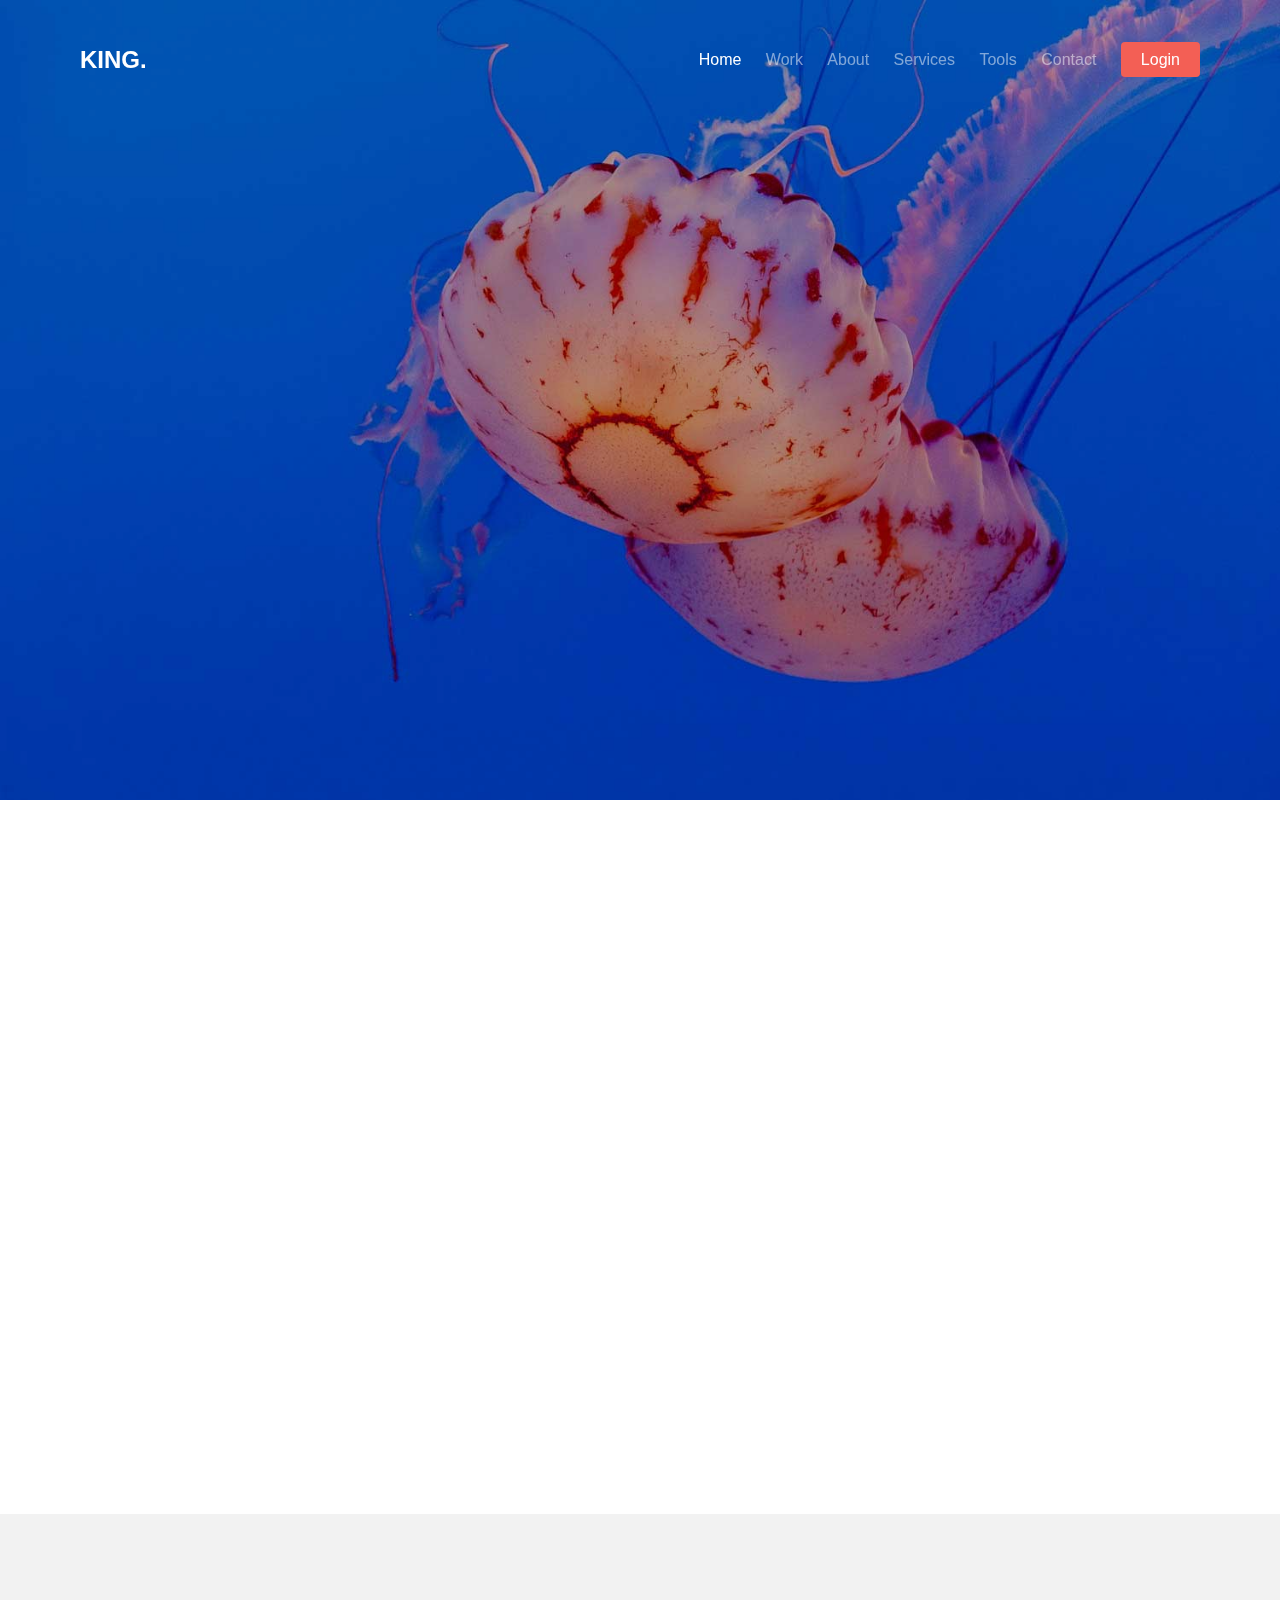
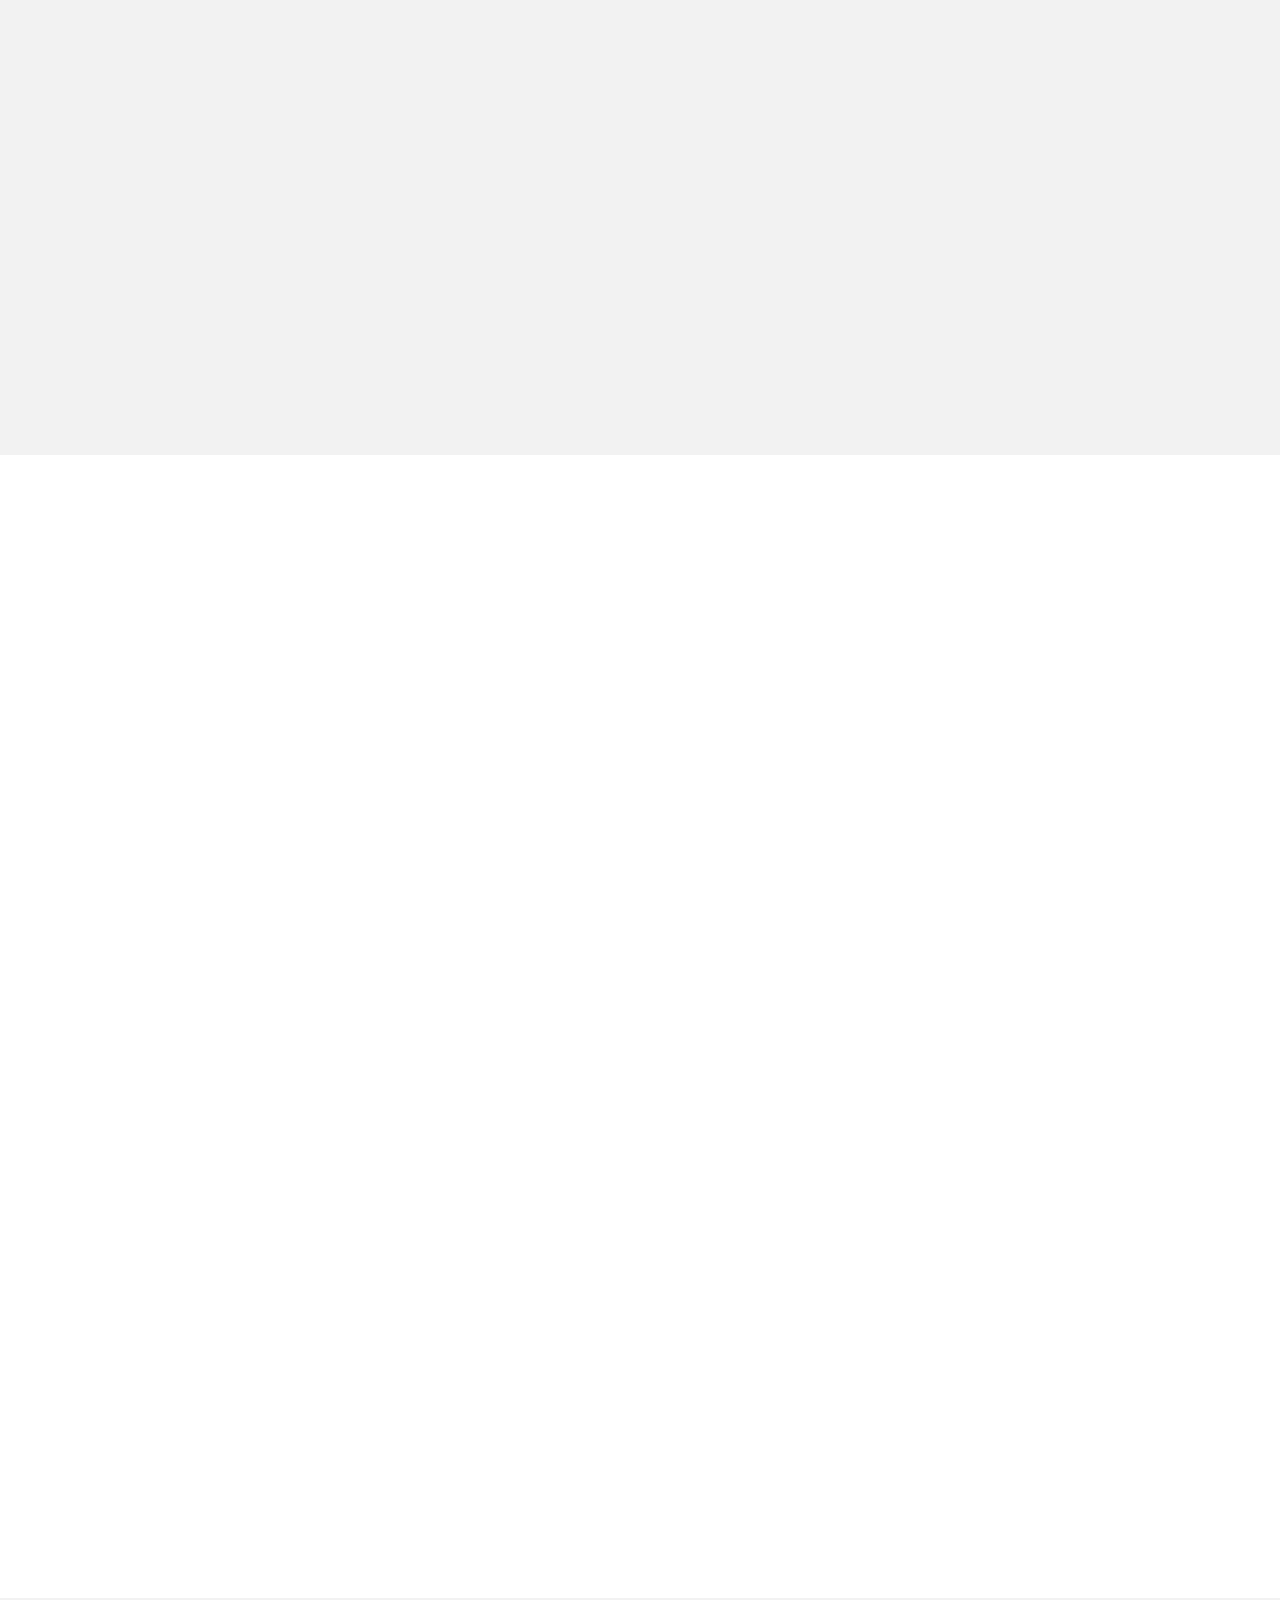
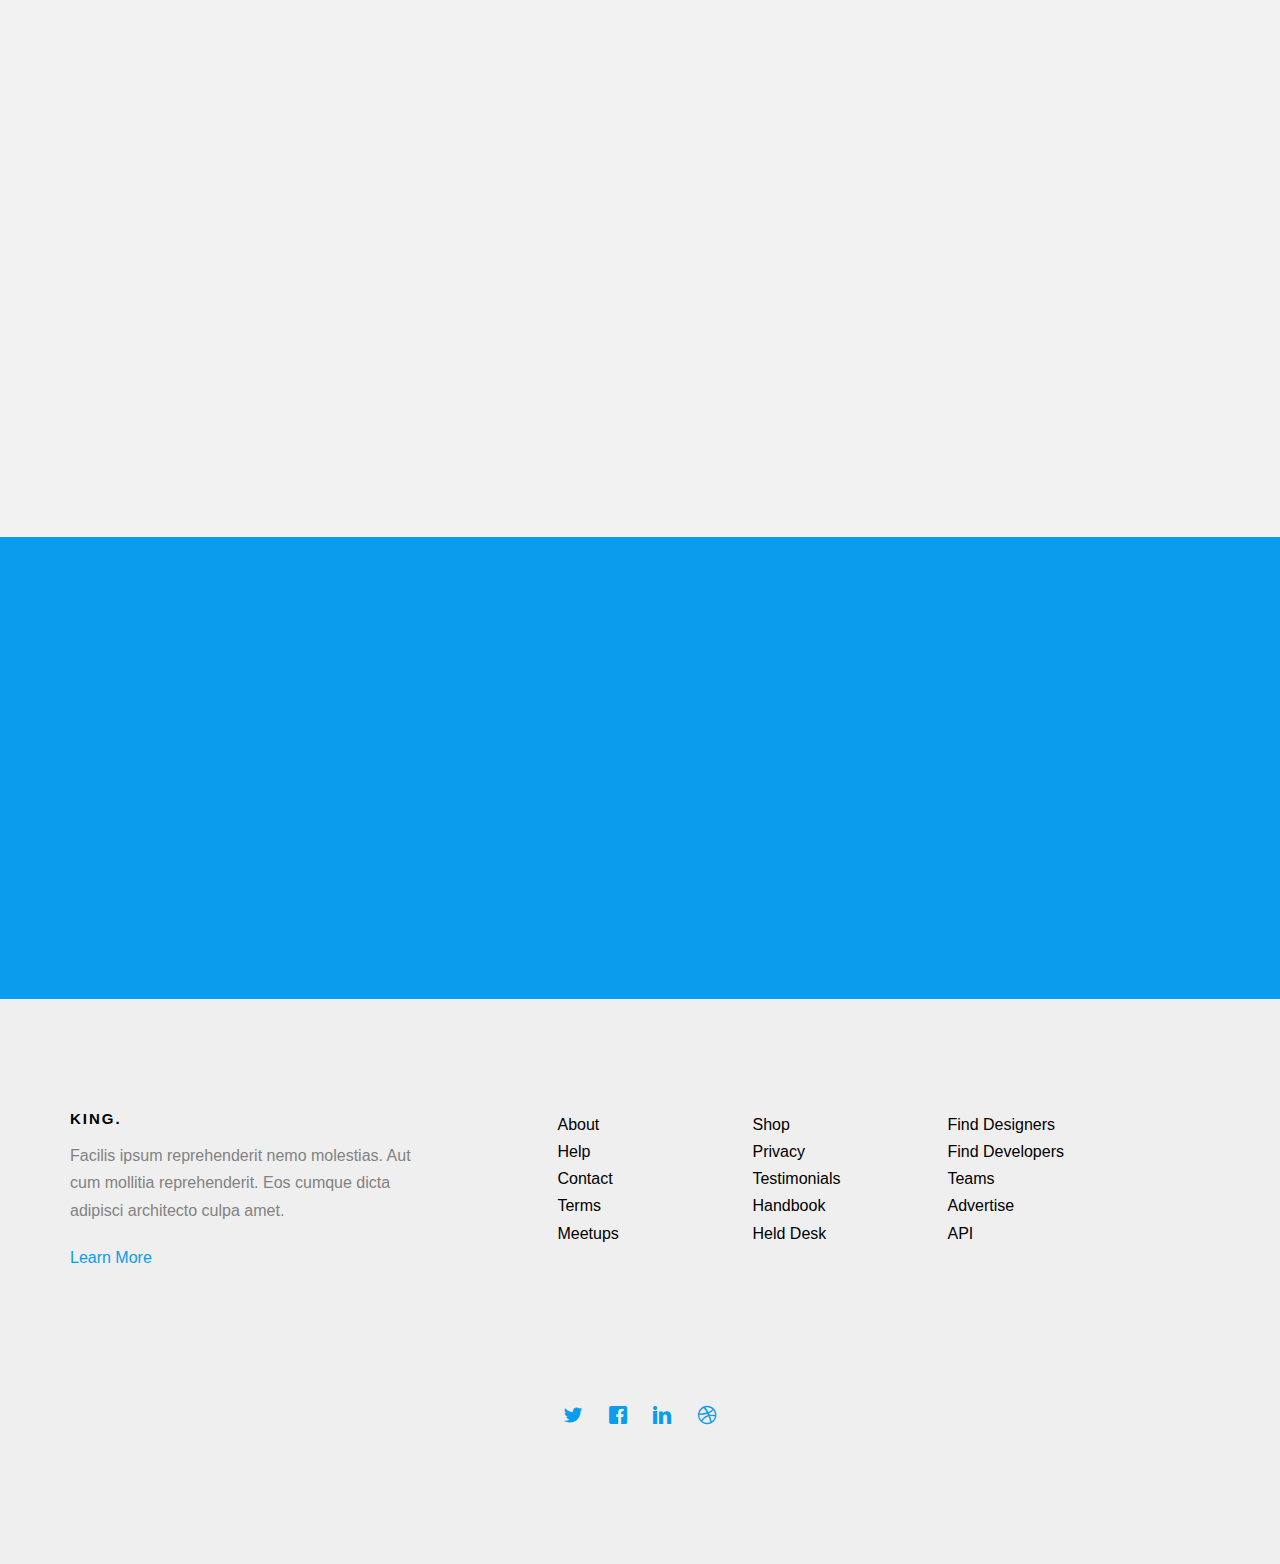
==== commit e507fdf9: "门户网站模板" ====
--- a/index.html
+++ b/index.html
@@ -1,340 +1,323 @@
-<!DOCTYPE html>
-<html lang="en">
-<head>
-    <meta charset="utf-8">
-    <meta name="viewport" content="width=device-width, initial-scale=1.0">
-    <meta name="description" content="">
-    <meta name="author" content="">
-    <title>Home | Triangle</title>
-    <link href="css/bootstrap.min.css" rel="stylesheet">
-    <link rel="stylesheet" type="text/css" href="http://www.jq22.com/jquery/font-awesome.4.6.0.css">
-    <link href="css/animate.min.css" rel="stylesheet"> 
-    <link href="css/lightbox.css" rel="stylesheet"> 
-	<link href="css/main.css" rel="stylesheet">
-	<link href="css/responsive.css" rel="stylesheet">
-
-    <!--[if lt IE 9]>
-	    <script src="js/html5shiv.js"></script>
-	    <script src="js/respond.min.js"></script>
-    <![endif]-->       
-    <link rel="shortcut icon" href="images/ico/favicon.ico">
-    <link rel="apple-touch-icon-precomposed" sizes="144x144" href="images/ico/apple-touch-icon-144-precomposed.png">
-    <link rel="apple-touch-icon-precomposed" sizes="114x114" href="images/ico/apple-touch-icon-114-precomposed.png">
-    <link rel="apple-touch-icon-precomposed" sizes="72x72" href="images/ico/apple-touch-icon-72-precomposed.png">
-    <link rel="apple-touch-icon-precomposed" href="images/ico/apple-touch-icon-57-precomposed.png">
-</head><!--/head-->
-
-<body>
-	<header id="header">      
-        <div class="container">
-            <div class="row">
-                <div class="col-sm-12 overflow">
-                   <div class="social-icons pull-right">
-                        <ul class="nav nav-pills">
-                            <li><a href=""><i class="fa fa-facebook"></i></a></li>
-                            <li><a href=""><i class="fa fa-twitter"></i></a></li>
-                            <li><a href=""><i class="fa fa-google-plus"></i></a></li>
-                            <li><a href=""><i class="fa fa-dribbble"></i></a></li>
-                            <li><a href=""><i class="fa fa-linkedin"></i></a></li>
-                        </ul>
-                    </div> 
-                </div>
-             </div>
-        </div>
-        <div class="navbar navbar-inverse" role="banner">
-            <div class="container">
-                <div class="navbar-header">
-                    <button type="button" class="navbar-toggle" data-toggle="collapse" data-target=".navbar-collapse">
-                        <span class="sr-only">Toggle navigation</span>
-                        <span class="icon-bar"></span>
-                        <span class="icon-bar"></span>
-                        <span class="icon-bar"></span>
-                    </button>
-
-                    <a class="navbar-brand" href="index.html">
-                    	<h1><img src="images/logo.png" alt="logo"></h1>
-                    </a>
-                    
-                </div>
-                <div class="collapse navbar-collapse">
-                    <ul class="nav navbar-nav navbar-right">
-                        <li class="active"><a href="index.html">Home</a></li>
-                        <li class="dropdown"><a href="#">Pages <i class="fa fa-angle-down"></i></a>
-                            <ul role="menu" class="sub-menu">
-                                <li><a href="aboutus.html">About</a></li>
-                                <li><a href="aboutus2.html">About 2</a></li>
-                                <li><a href="service.html">Services</a></li>
-                                <li><a href="pricing.html">Pricing</a></li>
-                                <li><a href="contact.html">Contact us</a></li>
-                                <li><a href="contact2.html">Contact us 2</a></li>
-                                <li><a href="404.html">404 error</a></li>
-                                <li><a href="coming-soon.html">Coming Soon</a></li>
-                            </ul>
-                        </li>                    
-                        <li class="dropdown"><a href="blog.html">Blog <i class="fa fa-angle-down"></i></a>
-                            <ul role="menu" class="sub-menu">
-                                <li><a href="blog.html">Blog Default</a></li>
-                                <li><a href="blogtwo.html">Timeline Blog</a></li>
-                                <li><a href="blogone.html">2 Columns + Right Sidebar</a></li>
-                                <li><a href="blogthree.html">1 Column + Left Sidebar</a></li>
-                                <li><a href="blogfour.html">Blog Masonary</a></li>
-                                <li><a href="blogdetails.html">Blog Details</a></li>
-                            </ul>
-                        </li>
-                        <li class="dropdown"><a href="portfolio.html">Portfolio <i class="fa fa-angle-down"></i></a>
-                            <ul role="menu" class="sub-menu">
-                                <li><a href="portfolio.html">Portfolio Default</a></li>
-                                <li><a href="portfoliofour.html">Isotope 3 Columns + Right Sidebar</a></li>
-                                <li><a href="portfolioone.html">3 Columns + Right Sidebar</a></li>
-                                <li><a href="portfoliotwo.html">3 Columns + Left Sidebar</a></li>
-                                <li><a href="portfoliothree.html">2 Columns</a></li>
-                                <li><a href="portfolio-details.html">Portfolio Details</a></li>
-                            </ul>
-                        </li>                         
-                        <li><a href="shortcodes.html ">Shortcodes</a></li>                    
-                    </ul>
-                </div>
-                <div class="search">
-                    <form role="form">
-                        <i class="fa fa-search"></i>
-                        <div class="field-toggle">
-                            <input type="text" class="search-form" autocomplete="off" placeholder="Search">
-                        </div>
-                    </form>
-                </div>
-            </div>
-        </div>
-    </header>
-    <!--/#header-->
-
-    <section id="home-slider">
-        <div class="container">
-            <div class="row">
-                <div class="main-slider">
-                    <div class="slide-text">
-                        <h1>We Are Creative Nerds</h1>
-                        <p>Boudin doner frankfurter pig. Cow shank bresaola pork loin tri-tip tongue venison pork belly meatloaf short loin landjaeger biltong beef ribs shankle chicken andouille.</p>
-                        <a href="#" class="btn btn-common">SIGN UP</a>
-                    </div>
-                    <img src="images/home/slider/hill.png" class="slider-hill" alt="slider image">
-                    <img src="images/home/slider/house.png" class="slider-house" alt="slider image">
-                    <img src="images/home/slider/sun.png" class="slider-sun" alt="slider image">
-                    <img src="images/home/slider/birds1.png" class="slider-birds1" alt="slider image">
-                    <img src="images/home/slider/birds2.png" class="slider-birds2" alt="slider image">
-                </div>
-            </div>
-        </div>
-        <div class="preloader"><i class="fa fa-sun-o fa-spin"></i></div>
-    </section>
-    <!--/#home-slider-->
-
-    <section id="services">
-        <div class="container">
-            <div class="row">
-                <div class="col-sm-4 text-center padding wow fadeIn" data-wow-duration="1000ms" data-wow-delay="300ms">
-                    <div class="single-service">
-                        <div class="wow scaleIn" data-wow-duration="500ms" data-wow-delay="300ms">
-                            <img src="images/home/icon1.png" alt="">
-                        </div>
-                        <h2>Incredibly Responsive</h2>
-                        <p>Ground round tenderloin flank shank ribeye. Hamkevin meatball swine. Cow shankle beef sirloin chicken ground round.</p>
-                    </div>
-                </div>
-                <div class="col-sm-4 text-center padding wow fadeIn" data-wow-duration="1000ms" data-wow-delay="600ms">
-                    <div class="single-service">
-                        <div class="wow scaleIn" data-wow-duration="500ms" data-wow-delay="600ms">
-                            <img src="images/home/icon2.png" alt="">
-                        </div>
-                        <h2>Superior Typography</h2>
-                        <p>Hamburger ribeye drumstick turkey, strip steak sausage ground round shank pastrami beef brisket pancetta venison.</p>
-                    </div>
-                </div>
-                <div class="col-sm-4 text-center padding wow fadeIn" data-wow-duration="1000ms" data-wow-delay="900ms">
-                    <div class="single-service">
-                        <div class="wow scaleIn" data-wow-duration="500ms" data-wow-delay="900ms">
-                            <img src="images/home/icon3.png" alt="">
-                        </div>
-                        <h2>Swift Page Builder</h2>
-                        <p>Venison tongue, salami corned beef ball tip meatloaf bacon. Fatback pork belly bresaola tenderloin bone pork kevin shankle.</p>
-                    </div>
-                </div>
-            </div>
-        </div>
-    </section>
-    <!--/#services-->
-
-    <section id="action" class="responsive">
-        <div class="vertical-center">
-             <div class="container">
-                <div class="row">
-                    <div class="action take-tour">
-                        <div class="col-sm-7 wow fadeInLeft" data-wow-duration="500ms" data-wow-delay="300ms">
-                            <h1 class="title">Triangle Corporate Template</h1>
-                            <p>A responsive, retina-ready &amp; wide multipurpose template.</p>
-                        </div>
-                        <div class="col-sm-5 text-center wow fadeInRight" data-wow-duration="500ms" data-wow-delay="300ms">
-                            <div class="tour-button">
-                                <a href="#" class="btn btn-common">TAKE THE TOUR</a>
-                             </div>
-                        </div>
-                    </div>
-                </div>
-            </div>
-        </div>
-   </section>
-    <!--/#action-->
-
-    <section id="features">
-        <div class="container">
-            <div class="row">
-                <div class="single-features">
-                    <div class="col-sm-5 wow fadeInLeft" data-wow-duration="500ms" data-wow-delay="300ms">
-                        <img src="images/home/image1.png" class="img-responsive" alt="">
-                    </div>
-                    <div class="col-sm-6 wow fadeInRight" data-wow-duration="500ms" data-wow-delay="300ms">
-                        <h2>Experienced and Enthusiastic</h2>
-                        <P>Pork belly leberkas cow short ribs capicola pork loin. Doner fatback frankfurter jerky meatball pastrami bacon tail sausage. Turkey fatback ball tip, tri-tip tenderloin drumstick salami strip steak.</P>
-                    </div>
-                </div>
-                <div class="single-features">
-                    <div class="col-sm-6 col-sm-offset-1 align-right wow fadeInLeft" data-wow-duration="500ms" data-wow-delay="300ms">
-                        <h2>Built for the Responsive Web</h2>
-                        <P>Mollit eiusmod id chuck turducken laboris meatloaf pork loin tenderloin swine. Pancetta excepteur fugiat strip steak tri-tip. Swine salami eiusmod sint, ex id venison non. Fugiat ea jowl cillum meatloaf.</P>
-                    </div>
-                    <div class="col-sm-5 wow fadeInRight" data-wow-duration="500ms" data-wow-delay="300ms">
-                        <img src="images/home/image2.png" class="img-responsive" alt="">
-                    </div>
-                </div>
-                <div class="single-features">
-                    <div class="col-sm-5 wow fadeInLeft" data-wow-duration="500ms" data-wow-delay="300ms">
-                        <img src="images/home/image3.png" class="img-responsive" alt="">
-                    </div>
-                    <div class="col-sm-6 wow fadeInRight" data-wow-duration="500ms" data-wow-delay="300ms">
-                        <h2>Experienced and Enthusiastic</h2>
-                        <P>Ut officia cupidatat anim excepteur fugiat cillum ea occaecat rump pork chop tempor. Ut tenderloin veniam commodo. Shankle aliquip short ribs, chicken eiusmod exercitation shank landjaeger spare ribs corned beef.</P>
-                    </div>
-                </div>
-            </div>
-        </div>
-    </section>
-     <!--/#features-->
-
-    <section id="clients">
-        <div class="container">
-            <div class="row">
-                <div class="col-sm-12">
-                    <div class="clients text-center wow fadeInUp" data-wow-duration="500ms" data-wow-delay="300ms">
-                        <p><img src="images/home/clients.png" class="img-responsive" alt=""></p>
-                        <h1 class="title">Happy Clients</h1>
-                        <p>Sed do eiusmod tempor incididunt ut labore et dolore magna aliqua. <br> Ut enim ad minim veniam, quis nostrud </p>
-                    </div>
-                    <div class="clients-logo wow fadeIn" data-wow-duration="1000ms" data-wow-delay="600ms">
-                        <div class="col-xs-3 col-sm-2">
-                            <a href="#"><img src="images/home/client1.png" class="img-responsive" alt=""></a>
-                        </div>
-                        <div class="col-xs-3 col-sm-2">
-                            <a href="#"><img src="images/home/client2.png" class="img-responsive" alt=""></a>
-                        </div>
-                         <div class="col-xs-3 col-sm-2">
-                            <a href="#"><img src="images/home/client3.png" class="img-responsive" alt=""></a>
-                        </div>
-                         <div class="col-xs-3 col-sm-2">
-                            <a href="#"><img src="images/home/client4.png" class="img-responsive" alt=""></a>
-                        </div>
-                         <div class="col-xs-3 col-sm-2">
-                            <a href="#"><img src="images/home/client5.png" class="img-responsive" alt=""></a>
-                        </div>
-                         <div class="col-xs-3 col-sm-2">
-                            <a href="#"><img src="images/home/client6.png" class="img-responsive" alt=""></a>
-                        </div>
-                    </div>
-                </div>
-            </div>
-        </div>
-     </section>
-    <!--/#clients-->
-
-    <footer id="footer">
-        <div class="container">
-            <div class="row">
-                <div class="col-sm-12 text-center bottom-separator">
-                    <img src="images/home/under.png" class="img-responsive inline" alt="">
-                </div>
-                <div class="col-md-4 col-sm-6">
-                    <div class="testimonial bottom">
-                        <h2>Testimonial</h2>
-                        <div class="media">
-                            <div class="pull-left">
-                                <a href="#"><img src="images/home/profile1.png" alt=""></a>
-                            </div>
-                            <div class="media-body">
-                                <blockquote>Nisi commodo bresaola, leberkas venison eiusmod bacon occaecat labore tail.</blockquote>
-                                <h3><a href="#">- Jhon Kalis</a></h3>
-                            </div>
-                         </div>
-                        <div class="media">
-                            <div class="pull-left">
-                                <a href="#"><img src="images/home/profile2.png" alt=""></a>
-                            </div>
-                            <div class="media-body">
-                                <blockquote>Capicola nisi flank sed minim sunt aliqua rump pancetta leberkas venison eiusmod.</blockquote>
-                                <h3><a href="">- Abraham Josef</a></h3>
-                            </div>
-                        </div>   
-                    </div> 
-                </div>
-                <div class="col-md-3 col-sm-6">
-                    <div class="contact-info bottom">
-                        <h2>Contacts</h2>
-                        <address>
-                        E-mail: <a href="mailto:someone@example.com">email@email.com</a> <br> 
-                        Phone: +1 (123) 456 7890 <br> 
-                        Fax: +1 (123) 456 7891 <br> 
-                        </address>
-
-                        <h2>Address</h2>
-                        <address>
-                        Unit C2, St.Vincent's Trading Est., <br> 
-                        Feeder Road, <br> 
-                        Bristol, BS2 0UY <br> 
-                        United Kingdom <br> 
-                        </address>
-                    </div>
-                </div>
-                <div class="col-md-4 col-sm-12">
-                    <div class="contact-form bottom">
-                        <h2>Send a message</h2>
-                        <form id="main-contact-form" name="contact-form" method="post" action="sendemail.php">
-                            <div class="form-group">
-                                <input type="text" name="name" class="form-control" required="required" placeholder="Name">
-                            </div>
-                            <div class="form-group">
-                                <input type="email" name="email" class="form-control" required="required" placeholder="Email Id">
-                            </div>
-                            <div class="form-group">
-                                <textarea name="message" id="message" required class="form-control" rows="8" placeholder="Your text here"></textarea>
-                            </div>                        
-                            <div class="form-group">
-                                <input type="submit" name="submit" class="btn btn-submit" value="Submit">
-                            </div>
-                        </form>
-                    </div>
-                </div>
-                <div class="col-sm-12">
-                    <div class="copyright-text text-center">
-                        <p>&copy; Your Company 2014. All Rights Reserved.</p>
-                        <p>Designed by <a target="_blank" href="http://www.jq22.com">Themeum</a></p>
-                    </div>
-                </div>
-            </div>
-        </div>
-    </footer>
-    <!--/#footer-->
-
-    <script src="http://www.jq22.com/jquery/jquery-1.10.2.js"></script>
-    <script type="text/javascript" src="js/bootstrap.min.js"></script>
-    <script type="text/javascript" src="js/lightbox.min.js"></script>
-    <script type="text/javascript" src="js/wow.min.js"></script>
-    <script type="text/javascript" src="js/main.js"></script>   
-</body>
+<!DOCTYPE HTML>
+<html>
+	<head>
+	<meta charset="utf-8">
+	<meta http-equiv="X-UA-Compatible" content="IE=edge">
+	<title>King &mdash; Free Website Template, Free HTML5 Template </title>
+	<meta name="viewport" content="width=device-width, initial-scale=1">
+	<meta name="description" content="Free HTML5 Website Template" />
+
+	
+
+  	<!-- Facebook and Twitter integration -->
+	<meta property="og:title" content=""/>
+	<meta property="og:image" content=""/>
+	<meta property="og:url" content=""/>
+	<meta property="og:site_name" content=""/>
+	<meta property="og:description" content=""/>
+	<meta name="twitter:title" content="" />
+	<meta name="twitter:image" content="" />
+	<meta name="twitter:url" content="" />
+	<meta name="twitter:card" content="" />
+
+	<!-- <link href='https://fonts.googleapis.com/css?family=Work+Sans:400,300,600,400italic,700' rel='stylesheet' type='text/css'> -->
+	
+	<!-- Animate.css -->
+	<link rel="stylesheet" href="css/animate.css">
+	<!-- Icomoon Icon Fonts-->
+	<link rel="stylesheet" href="css/icomoon.css">
+	<!-- Bootstrap  -->
+	<link rel="stylesheet" href="css/bootstrap.css">
+	<!-- Theme style  -->
+	<link rel="stylesheet" href="css/style.css">
+
+	<!-- Modernizr JS -->
+	<script src="js/modernizr-2.6.2.min.js"></script>
+	<!-- FOR IE9 below -->
+	<!--[if lt IE 9]>
+	<script src="js/respond.min.js"></script>
+	<![endif]-->
+
+	</head>
+	<body>
+		
+	<div class="fh5co-loader"></div>
+	
+	<div id="page">
+	<nav class="fh5co-nav" role="navigation">
+		<div class="container">
+			<div class="row">
+				<div class="col-xs-2">
+					<div id="fh5co-logo"><a href="index.html">King.</a></div>
+				</div>
+				<div class="col-xs-10 text-right menu-1">
+					<ul>
+						<li class="active"><a href="index.html">Home</a></li>
+						<li><a href="work.html">Work</a></li>
+						<li><a href="about.html">About</a></li>
+						<li class="has-dropdown">
+							<a href="services.html">Services</a>
+							<ul class="dropdown">
+								<li><a href="#">Web Design</a></li>
+								<li><a href="#">eCommerce</a></li>
+								<li><a href="#">Branding</a></li>
+								<li><a href="#">API</a></li>
+							</ul>
+						</li>
+						<li class="has-dropdown">
+							<a href="#">Tools</a>
+							<ul class="dropdown">
+								<li><a href="#">HTML5</a></li>
+								<li><a href="#">CSS3</a></li>
+								<li><a href="#">Sass</a></li>
+								<li><a href="#">jQuery</a></li>
+							</ul>
+						</li>
+						<li><a href="contact.html">Contact</a></li>
+						<li class="btn-cta"><a href="#"><span>Login</span></a></li>
+					</ul>
+				</div>
+			</div>
+			
+		</div>
+	</nav>
+
+	<header id="fh5co-header" class="fh5co-cover" role="banner" style="background-image:url(images/img_bg_2.jpg);">
+		<div class="overlay"></div>
+		<div class="container">
+			<div class="row">
+				<div class="col-md-8 col-md-offset-2 text-center">
+					<div class="display-t">
+						<div class="display-tc animate-box" data-animate-effect="fadeIn">
+							<h1>Start Your Journey</h1>
+							<div class="row">
+								<form class="form-inline" id="fh5co-header-subscribe">
+									<div class="col-md-8 col-md-offset-2">
+										<div class="form-group">
+											<input type="text" class="form-control" id="email" placeholder="Enter your email">
+											<button type="submit" class="btn btn-default">Join Now</button>
+										</div>
+									</div>
+								</form>
+							</div>
+						</div>
+					</div>
+				</div>
+			</div>
+		</div>
+	</header>
+
+	<div id="fh5co-core-feature">
+		<div class="container">
+			<div class="row">
+				<div class="features">
+					<div class="col-half animate-box" data-animate-effect="fadeInLeft">
+						<div class="table-c">
+							<div class="desc">
+								<span>Try Our Awesome Stuff</span>
+								<h3>Anyone can make there own Website</h3>
+								<p>Far far away, behind the word mountains, far from the countries Vokalia and Consonantia, there live the blind texts. Separated they live in Bookmarksgrove right at the coast of the Semantics.</p>
+								<p><a href="#" class="btn btn-lg btn-primary">Learn More</a></p>
+							</div>
+						</div>
+					</div>
+					<div class="col-half-image-holder animate-box" data-animate-effect="fadeInRight">
+						<img class="img-responsive" src="images/samsungs6.png" alt="samsung">
+					</div>
+				</div>
+			</div>
+		</div>
+	</div>
+    
+
+	<div id="fh5co-services" class="fh5co-bg-section">
+		<div class="container">
+			<div class="row">
+				<div class="col-md-4 col-sm-4 text-center">
+					<div class="feature-center animate-box" data-animate-effect="fadeIn">
+						<span class="icon">
+							<i class="icon-eye"></i>
+						</span>
+						<h3>Retina Ready</h3>
+						<p>Far far away, behind the word mountains, far from the countries Vokalia and Consonantia, there live the blind texts. Separated they live in Bookmarksgrove</p>
+					</div>
+				</div>
+				<div class="col-md-4 col-sm-4 text-center">
+					<div class="feature-center animate-box" data-animate-effect="fadeIn">
+						<span class="icon">
+							<i class="icon-command"></i>
+						</span>
+						<h3>Fully Responsive</h3>
+						<p>Far far away, behind the word mountains, far from the countries Vokalia and Consonantia, there live the blind texts. Separated they live in Bookmarksgrove</p>
+					</div>
+				</div>
+				<div class="col-md-4 col-sm-4 text-center">
+					<div class="feature-center animate-box" data-animate-effect="fadeIn">
+						<span class="icon">
+							<i class="icon-power"></i>
+						</span>
+						<h3>Web Starter</h3>
+						<p>Far far away, behind the word mountains, far from the countries Vokalia and Consonantia, there live the blind texts. Separated they live in Bookmarksgrove</p>
+					</div>
+				</div>
+			</div>
+		</div>
+	</div>
+	
+	<div id="fh5co-project">
+		<div class="container">
+			<div class="row animate-box">
+				<div class="col-md-8 col-md-offset-2 text-center fh5co-heading">
+					<span>Want Some Cool Stuff</span>
+					<h2>Our Project</h2>
+					<p>Dignissimos asperiores vitae velit veniam totam fuga molestias accusamus alias autem provident. Odit ab aliquam dolor eius.</p>
+				</div>
+			</div>
+		</div>
+		<div class="project-content">
+			<div class="col-half">
+				<div class="project animate-box" style="background-image:url(images/project-3.jpg);">
+					<div class="desc">
+						<span>Application</span>
+						<h3>Project Name</h3>
+					</div>
+				</div>
+			</div>
+			<div class="col-half">
+				<div class="project-grid animate-box" style="background-image:url(images/project-5.jpg);">
+					<div class="desc">
+						<span>Illustration</span>
+						<h3>Project Name</h3>
+					</div>
+				</div>
+				<div class="project-grid animate-box" style="background-image:url(images/project-2.jpg);">
+					<div class="desc">
+						<span>Branding</span>
+						<h3>Project Name</h3>
+					</div>
+				</div>
+			</div>
+		</div>
+	</div>
+	<div id="fh5co-testimonial" class="fh5co-bg-section">
+		<div class="container">
+			<div class="row animate-box">
+				<div class="col-md-8 col-md-offset-2 text-center fh5co-heading">
+					<h2>Happy Clients</h2>
+				</div>
+			</div>
+			<div class="row">
+				<div class="col-md-10 col-md-offset-1">
+					<div class="row">
+						<div class="col-md-12 animate-box">
+							<div class="testimony">
+								<div class="inner text-center">
+									<img src="images/person3.jpg" alt="testimony">
+								</div>
+								<blockquote>
+									<p>&ldquo;Facilis ipsum reprehenderit nemo molestias. Aut cum mollitia reprehenderit. Eos cumque dicta adipisci architecto culpa amet.&rdquo;</p>
+									<p class="author"><cite>&mdash; John Doe</cite></p>
+								</blockquote>
+							</div>
+						</div>
+					</div>
+				</div>
+			</div>
+		</div>
+	</div>
+
+
+	<div id="fh5co-started">
+		<div class="container">
+			<div class="row animate-box">
+				<div class="col-md-8 col-md-offset-2 text-center fh5co-heading">
+					<h2>Lets Get Started</h2>
+					<p>Dignissimos asperiores vitae velit veniam totam fuga molestias accusamus alias autem provident. Odit ab aliquam dolor eius.</p>
+				</div>
+			</div>
+			<div class="row animate-box">
+				<div class="col-md-8 col-md-offset-2">
+					<form class="form-inline">
+						<div class="col-md-6 col-md-offset-3 col-sm-6">
+							<button type="submit" class="btn btn-default btn-block">Get In Touch</button>
+						</div>
+					</form>
+				</div>
+			</div>
+		</div>
+	</div>
+
+	<footer id="fh5co-footer" role="contentinfo">
+		<div class="container">
+			<div class="row row-pb-md">
+				<div class="col-md-4 fh5co-widget">
+					<h3>King.</h3>
+					<p>Facilis ipsum reprehenderit nemo molestias. Aut cum mollitia reprehenderit. Eos cumque dicta adipisci architecto culpa amet.</p>
+					<p><a href="#">Learn More</a></p>
+				</div>
+				<div class="col-md-2 col-sm-4 col-xs-6 col-md-push-1">
+					<ul class="fh5co-footer-links">
+						<li><a href="#">About</a></li>
+						<li><a href="#">Help</a></li>
+						<li><a href="#">Contact</a></li>
+						<li><a href="#">Terms</a></li>
+						<li><a href="#">Meetups</a></li>
+					</ul>
+				</div>
+
+				<div class="col-md-2 col-sm-4 col-xs-6 col-md-push-1">
+					<ul class="fh5co-footer-links">
+						<li><a href="#">Shop</a></li>
+						<li><a href="#">Privacy</a></li>
+						<li><a href="#">Testimonials</a></li>
+						<li><a href="#">Handbook</a></li>
+						<li><a href="#">Held Desk</a></li>
+					</ul>
+				</div>
+
+				<div class="col-md-2 col-sm-4 col-xs-6 col-md-push-1">
+					<ul class="fh5co-footer-links">
+						<li><a href="#">Find Designers</a></li>
+						<li><a href="#">Find Developers</a></li>
+						<li><a href="#">Teams</a></li>
+						<li><a href="#">Advertise</a></li>
+						<li><a href="#">API</a></li>
+					</ul>
+				</div>
+			</div>
+
+			<div class="row copyright">
+				<div class="col-md-12 text-center">
+					<p>
+						<ul class="fh5co-social-icons">
+							<li><a href="#"><i class="icon-twitter"></i></a></li>
+							<li><a href="#"><i class="icon-facebook"></i></a></li>
+							<li><a href="#"><i class="icon-linkedin"></i></a></li>
+							<li><a href="#"><i class="icon-dribbble"></i></a></li>
+						</ul>
+					</p>
+				</div>
+			</div>
+
+		</div>
+	</footer>
+	</div>
+
+	<div class="gototop js-top">
+		<a href="#" class="js-gotop"><i class="icon-arrow-up"></i></a>
+	</div>
+	
+	<!-- jQuery -->
+	<script src="js/jquery.min.js"></script>
+	<!-- jQuery Easing -->
+	<script src="js/jquery.easing.1.3.js"></script>
+	<!-- Bootstrap -->
+	<script src="js/bootstrap.min.js"></script>
+	<!-- Waypoints -->
+	<script src="js/jquery.waypoints.min.js"></script>
+	<!-- Main -->
+	<script src="js/main.js"></script>
+
+	</body>
 </html>
+
--- a/css/icomoon.css
+++ b/css/icomoon.css
@@ -0,0 +1,1571 @@
+@font-face {
+  font-family: 'icomoon';
+  src:  url('../fonts/icomoon/icomoon.eot?6iuir');
+  src:  url('../fonts/icomoon/icomoon.eot?6iuir#iefix') format('embedded-opentype'),
+    url('../fonts/icomoon/icomoon.ttf?6iuir') format('truetype'),
+    url('../fonts/icomoon/icomoon.woff?6iuir') format('woff'),
+    url('../fonts/icomoon/icomoon.svg?6iuir#icomoon') format('svg');
+  font-weight: normal;
+  font-style: normal;
+}
+
+[class^="icon-"], [class*=" icon-"] {
+  /* use !important to prevent issues with browser extensions that change fonts */
+  font-family: 'icomoon' !important;
+  speak: none;
+  font-style: normal;
+  font-weight: normal;
+  font-variant: normal;
+  text-transform: none;
+  line-height: 1;
+
+  /* Better Font Rendering =========== */
+  -webkit-font-smoothing: antialiased;
+  -moz-osx-font-smoothing: grayscale;
+}
+
+.icon-eye:before {
+  content: "\e000";
+}
+.icon-paper-clip:before {
+  content: "\e001";
+}
+.icon-mail:before {
+  content: "\e002";
+}
+.icon-toggle:before {
+  content: "\e003";
+}
+.icon-layout:before {
+  content: "\e004";
+}
+.icon-link:before {
+  content: "\e005";
+}
+.icon-bell:before {
+  content: "\e006";
+}
+.icon-lock:before {
+  content: "\e007";
+}
+.icon-unlock:before {
+  content: "\e008";
+}
+.icon-ribbon:before {
+  content: "\e009";
+}
+.icon-image:before {
+  content: "\e010";
+}
+.icon-signal:before {
+  content: "\e011";
+}
+.icon-target:before {
+  content: "\e012";
+}
+.icon-clipboard:before {
+  content: "\e013";
+}
+.icon-clock:before {
+  content: "\e014";
+}
+.icon-watch:before {
+  content: "\e015";
+}
+.icon-air-play:before {
+  content: "\e016";
+}
+.icon-camera:before {
+  content: "\e017";
+}
+.icon-video:before {
+  content: "\e018";
+}
+.icon-disc:before {
+  content: "\e019";
+}
+.icon-printer:before {
+  content: "\e020";
+}
+.icon-monitor:before {
+  content: "\e021";
+}
+.icon-server:before {
+  content: "\e022";
+}
+.icon-cog:before {
+  content: "\e023";
+}
+.icon-heart:before {
+  content: "\e024";
+}
+.icon-paragraph:before {
+  content: "\e025";
+}
+.icon-align-justify:before {
+  content: "\e026";
+}
+.icon-align-left:before {
+  content: "\e027";
+}
+.icon-align-center:before {
+  content: "\e028";
+}
+.icon-align-right:before {
+  content: "\e029";
+}
+.icon-book:before {
+  content: "\e030";
+}
+.icon-layers:before {
+  content: "\e031";
+}
+.icon-stack:before {
+  content: "\e032";
+}
+.icon-stack-2:before {
+  content: "\e033";
+}
+.icon-paper:before {
+  content: "\e034";
+}
+.icon-paper-stack:before {
+  content: "\e035";
+}
+.icon-search:before {
+  content: "\e036";
+}
+.icon-zoom-in:before {
+  content: "\e037";
+}
+.icon-zoom-out:before {
+  content: "\e038";
+}
+.icon-reply:before {
+  content: "\e039";
+}
+.icon-circle-plus:before {
+  content: "\e040";
+}
+.icon-circle-minus:before {
+  content: "\e041";
+}
+.icon-circle-check:before {
+  content: "\e042";
+}
+.icon-circle-cross:before {
+  content: "\e043";
+}
+.icon-square-plus:before {
+  content: "\e044";
+}
+.icon-square-minus:before {
+  content: "\e045";
+}
+.icon-square-check:before {
+  content: "\e046";
+}
+.icon-square-cross:before {
+  content: "\e047";
+}
+.icon-microphone:before {
+  content: "\e048";
+}
+.icon-record:before {
+  content: "\e049";
+}
+.icon-skip-back:before {
+  content: "\e050";
+}
+.icon-rewind:before {
+  content: "\e051";
+}
+.icon-play:before {
+  content: "\e052";
+}
+.icon-pause:before {
+  content: "\e053";
+}
+.icon-stop:before {
+  content: "\e054";
+}
+.icon-fast-forward:before {
+  content: "\e055";
+}
+.icon-skip-forward:before {
+  content: "\e056";
+}
+.icon-shuffle:before {
+  content: "\e057";
+}
+.icon-repeat:before {
+  content: "\e058";
+}
+.icon-folder:before {
+  content: "\e059";
+}
+.icon-umbrella:before {
+  content: "\e060";
+}
+.icon-moon:before {
+  content: "\e061";
+}
+.icon-thermometer:before {
+  content: "\e062";
+}
+.icon-drop:before {
+  content: "\e063";
+}
+.icon-sun:before {
+  content: "\e064";
+}
+.icon-cloud:before {
+  content: "\e065";
+}
+.icon-cloud-upload:before {
+  content: "\e066";
+}
+.icon-cloud-download:before {
+  content: "\e067";
+}
+.icon-upload:before {
+  content: "\e068";
+}
+.icon-download:before {
+  content: "\e069";
+}
+.icon-location:before {
+  content: "\e070";
+}
+.icon-location-2:before {
+  content: "\e071";
+}
+.icon-map:before {
+  content: "\e072";
+}
+.icon-battery:before {
+  content: "\e073";
+}
+.icon-head:before {
+  content: "\e074";
+}
+.icon-briefcase:before {
+  content: "\e075";
+}
+.icon-speech-bubble:before {
+  content: "\e076";
+}
+.icon-anchor:before {
+  content: "\e077";
+}
+.icon-globe:before {
+  content: "\e078";
+}
+.icon-box:before {
+  content: "\e079";
+}
+.icon-reload:before {
+  content: "\e080";
+}
+.icon-share:before {
+  content: "\e081";
+}
+.icon-marquee:before {
+  content: "\e082";
+}
+.icon-marquee-plus:before {
+  content: "\e083";
+}
+.icon-marquee-minus:before {
+  content: "\e084";
+}
+.icon-tag:before {
+  content: "\e085";
+}
+.icon-power:before {
+  content: "\e086";
+}
+.icon-command:before {
+  content: "\e087";
+}
+.icon-alt:before {
+  content: "\e088";
+}
+.icon-esc:before {
+  content: "\e089";
+}
+.icon-bar-graph:before {
+  content: "\e090";
+}
+.icon-bar-graph-2:before {
+  content: "\e091";
+}
+.icon-pie-graph:before {
+  content: "\e092";
+}
+.icon-star:before {
+  content: "\e093";
+}
+.icon-arrow-left:before {
+  content: "\e094";
+}
+.icon-arrow-right:before {
+  content: "\e095";
+}
+.icon-arrow-up:before {
+  content: "\e096";
+}
+.icon-arrow-down:before {
+  content: "\e097";
+}
+.icon-volume:before {
+  content: "\e098";
+}
+.icon-mute:before {
+  content: "\e099";
+}
+.icon-content-right:before {
+  content: "\e100";
+}
+.icon-content-left:before {
+  content: "\e101";
+}
+.icon-grid:before {
+  content: "\e102";
+}
+.icon-grid-2:before {
+  content: "\e103";
+}
+.icon-columns:before {
+  content: "\e104";
+}
+.icon-loader:before {
+  content: "\e105";
+}
+.icon-bag:before {
+  content: "\e106";
+}
+.icon-ban:before {
+  content: "\e107";
+}
+.icon-flag:before {
+  content: "\e108";
+}
+.icon-trash:before {
+  content: "\e109";
+}
+.icon-expand:before {
+  content: "\e110";
+}
+.icon-contract:before {
+  content: "\e111";
+}
+.icon-maximize:before {
+  content: "\e112";
+}
+.icon-minimize:before {
+  content: "\e113";
+}
+.icon-plus:before {
+  content: "\e114";
+}
+.icon-minus:before {
+  content: "\e115";
+}
+.icon-check:before {
+  content: "\e116";
+}
+.icon-cross:before {
+  content: "\e117";
+}
+.icon-move:before {
+  content: "\e118";
+}
+.icon-delete:before {
+  content: "\e119";
+}
+.icon-menu:before {
+  content: "\e120";
+}
+.icon-archive:before {
+  content: "\e121";
+}
+.icon-inbox:before {
+  content: "\e122";
+}
+.icon-outbox:before {
+  content: "\e123";
+}
+.icon-file:before {
+  content: "\e124";
+}
+.icon-file-add:before {
+  content: "\e125";
+}
+.icon-file-subtract:before {
+  content: "\e126";
+}
+.icon-help:before {
+  content: "\e127";
+}
+.icon-open:before {
+  content: "\e128";
+}
+.icon-ellipsis:before {
+  content: "\e129";
+}
+.icon-add-to-list:before {
+  content: "\e900";
+}
+.icon-classic-computer:before {
+  content: "\e901";
+}
+.icon-controller-fast-backward:before {
+  content: "\e902";
+}
+.icon-creative-commons-attribution:before {
+  content: "\e903";
+}
+.icon-creative-commons-noderivs:before {
+  content: "\e904";
+}
+.icon-creative-commons-noncommercial-eu:before {
+  content: "\e905";
+}
+.icon-creative-commons-noncommercial-us:before {
+  content: "\e906";
+}
+.icon-creative-commons-public-domain:before {
+  content: "\e907";
+}
+.icon-creative-commons-remix:before {
+  content: "\e908";
+}
+.icon-creative-commons-share:before {
+  content: "\e909";
+}
+.icon-creative-commons-sharealike:before {
+  content: "\e90a";
+}
+.icon-creative-commons:before {
+  content: "\e90b";
+}
+.icon-document-landscape:before {
+  content: "\e90c";
+}
+.icon-remove-user:before {
+  content: "\e90d";
+}
+.icon-warning:before {
+  content: "\e90e";
+}
+.icon-arrow-bold-down:before {
+  content: "\e90f";
+}
+.icon-arrow-bold-left:before {
+  content: "\e910";
+}
+.icon-arrow-bold-right:before {
+  content: "\e911";
+}
+.icon-arrow-bold-up:before {
+  content: "\e912";
+}
+.icon-arrow-down2:before {
+  content: "\e913";
+}
+.icon-arrow-left2:before {
+  content: "\e914";
+}
+.icon-arrow-long-down:before {
+  content: "\e915";
+}
+.icon-arrow-long-left:before {
+  content: "\e916";
+}
+.icon-arrow-long-right:before {
+  content: "\e917";
+}
+.icon-arrow-long-up:before {
+  content: "\e918";
+}
+.icon-arrow-right2:before {
+  content: "\e919";
+}
+.icon-arrow-up2:before {
+  content: "\e91a";
+}
+.icon-arrow-with-circle-down:before {
+  content: "\e91b";
+}
+.icon-arrow-with-circle-left:before {
+  content: "\e91c";
+}
+.icon-arrow-with-circle-right:before {
+  content: "\e91d";
+}
+.icon-arrow-with-circle-up:before {
+  content: "\e91e";
+}
+.icon-bookmark:before {
+  content: "\e91f";
+}
+.icon-bookmarks:before {
+  content: "\e920";
+}
+.icon-chevron-down:before {
+  content: "\e921";
+}
+.icon-chevron-left:before {
+  content: "\e922";
+}
+.icon-chevron-right:before {
+  content: "\e923";
+}
+.icon-chevron-small-down:before {
+  content: "\e924";
+}
+.icon-chevron-small-left:before {
+  content: "\e925";
+}
+.icon-chevron-small-right:before {
+  content: "\e926";
+}
+.icon-chevron-small-up:before {
+  content: "\e927";
+}
+.icon-chevron-thin-down:before {
+  content: "\e928";
+}
+.icon-chevron-thin-left:before {
+  content: "\e929";
+}
+.icon-chevron-thin-right:before {
+  content: "\e92a";
+}
+.icon-chevron-thin-up:before {
+  content: "\e92b";
+}
+.icon-chevron-up:before {
+  content: "\e92c";
+}
+.icon-chevron-with-circle-down:before {
+  content: "\e92d";
+}
+.icon-chevron-with-circle-left:before {
+  content: "\e92e";
+}
+.icon-chevron-with-circle-right:before {
+  content: "\e92f";
+}
+.icon-chevron-with-circle-up:before {
+  content: "\e930";
+}
+.icon-cloud2:before {
+  content: "\e931";
+}
+.icon-controller-fast-forward:before {
+  content: "\e932";
+}
+.icon-controller-jump-to-start:before {
+  content: "\e933";
+}
+.icon-controller-next:before {
+  content: "\e934";
+}
+.icon-controller-paus:before {
+  content: "\e935";
+}
+.icon-controller-play:before {
+  content: "\e936";
+}
+.icon-controller-record:before {
+  content: "\e937";
+}
+.icon-controller-stop:before {
+  content: "\e938";
+}
+.icon-controller-volume:before {
+  content: "\e939";
+}
+.icon-dot-single:before {
+  content: "\e93a";
+}
+.icon-dots-three-horizontal:before {
+  content: "\e93b";
+}
+.icon-dots-three-vertical:before {
+  content: "\e93c";
+}
+.icon-dots-two-horizontal:before {
+  content: "\e93d";
+}
+.icon-dots-two-vertical:before {
+  content: "\e93e";
+}
+.icon-download2:before {
+  content: "\e93f";
+}
+.icon-emoji-flirt:before {
+  content: "\e940";
+}
+.icon-flow-branch:before {
+  content: "\e941";
+}
+.icon-flow-cascade:before {
+  content: "\e942";
+}
+.icon-flow-line:before {
+  content: "\e943";
+}
+.icon-flow-parallel:before {
+  content: "\e944";
+}
+.icon-flow-tree:before {
+  content: "\e945";
+}
+.icon-install:before {
+  content: "\e946";
+}
+.icon-layers2:before {
+  content: "\e947";
+}
+.icon-open-book:before {
+  content: "\e948";
+}
+.icon-resize-100:before {
+  content: "\e949";
+}
+.icon-resize-full-screen:before {
+  content: "\e94a";
+}
+.icon-save:before {
+  content: "\e94b";
+}
+.icon-select-arrows:before {
+  content: "\e94c";
+}
+.icon-sound-mute:before {
+  content: "\e94d";
+}
+.icon-sound:before {
+  content: "\e94e";
+}
+.icon-trash2:before {
+  content: "\e94f";
+}
+.icon-triangle-down:before {
+  content: "\e950";
+}
+.icon-triangle-left:before {
+  content: "\e951";
+}
+.icon-triangle-right:before {
+  content: "\e952";
+}
+.icon-triangle-up:before {
+  content: "\e953";
+}
+.icon-uninstall:before {
+  content: "\e954";
+}
+.icon-upload-to-cloud:before {
+  content: "\e955";
+}
+.icon-upload2:before {
+  content: "\e956";
+}
+.icon-add-user:before {
+  content: "\e957";
+}
+.icon-address:before {
+  content: "\e958";
+}
+.icon-adjust:before {
+  content: "\e959";
+}
+.icon-air:before {
+  content: "\e95a";
+}
+.icon-aircraft-landing:before {
+  content: "\e95b";
+}
+.icon-aircraft-take-off:before {
+  content: "\e95c";
+}
+.icon-aircraft:before {
+  content: "\e95d";
+}
+.icon-align-bottom:before {
+  content: "\e95e";
+}
+.icon-align-horizontal-middle:before {
+  content: "\e95f";
+}
+.icon-align-left2:before {
+  content: "\e960";
+}
+.icon-align-right2:before {
+  content: "\e961";
+}
+.icon-align-top:before {
+  content: "\e962";
+}
+.icon-align-vertical-middle:before {
+  content: "\e963";
+}
+.icon-archive2:before {
+  content: "\e964";
+}
+.icon-area-graph:before {
+  content: "\e965";
+}
+.icon-attachment:before {
+  content: "\e966";
+}
+.icon-awareness-ribbon:before {
+  content: "\e967";
+}
+.icon-back-in-time:before {
+  content: "\e968";
+}
+.icon-back:before {
+  content: "\e969";
+}
+.icon-bar-graph2:before {
+  content: "\e96a";
+}
+.icon-battery2:before {
+  content: "\e96b";
+}
+.icon-beamed-note:before {
+  content: "\e96c";
+}
+.icon-bell2:before {
+  content: "\e96d";
+}
+.icon-blackboard:before {
+  content: "\e96e";
+}
+.icon-block:before {
+  content: "\e96f";
+}
+.icon-book2:before {
+  content: "\e970";
+}
+.icon-bowl:before {
+  content: "\e971";
+}
+.icon-box2:before {
+  content: "\e972";
+}
+.icon-briefcase2:before {
+  content: "\e973";
+}
+.icon-browser:before {
+  content: "\e974";
+}
+.icon-brush:before {
+  content: "\e975";
+}
+.icon-bucket:before {
+  content: "\e976";
+}
+.icon-cake:before {
+  content: "\e977";
+}
+.icon-calculator:before {
+  content: "\e978";
+}
+.icon-calendar:before {
+  content: "\e979";
+}
+.icon-camera2:before {
+  content: "\e97a";
+}
+.icon-ccw:before {
+  content: "\e97b";
+}
+.icon-chat:before {
+  content: "\e97c";
+}
+.icon-check2:before {
+  content: "\e97d";
+}
+.icon-circle-with-cross:before {
+  content: "\e97e";
+}
+.icon-circle-with-minus:before {
+  content: "\e97f";
+}
+.icon-circle-with-plus:before {
+  content: "\e980";
+}
+.icon-circle:before {
+  content: "\e981";
+}
+.icon-circular-graph:before {
+  content: "\e982";
+}
+.icon-clapperboard:before {
+  content: "\e983";
+}
+.icon-clipboard2:before {
+  content: "\e984";
+}
+.icon-clock2:before {
+  content: "\e985";
+}
+.icon-code:before {
+  content: "\e986";
+}
+.icon-cog2:before {
+  content: "\e987";
+}
+.icon-colours:before {
+  content: "\e988";
+}
+.icon-compass:before {
+  content: "\e989";
+}
+.icon-copy:before {
+  content: "\e98a";
+}
+.icon-credit-card:before {
+  content: "\e98b";
+}
+.icon-credit:before {
+  content: "\e98c";
+}
+.icon-cross2:before {
+  content: "\e98d";
+}
+.icon-cup:before {
+  content: "\e98e";
+}
+.icon-cw:before {
+  content: "\e98f";
+}
+.icon-cycle:before {
+  content: "\e990";
+}
+.icon-database:before {
+  content: "\e991";
+}
+.icon-dial-pad:before {
+  content: "\e992";
+}
+.icon-direction:before {
+  content: "\e993";
+}
+.icon-document:before {
+  content: "\e994";
+}
+.icon-documents:before {
+  content: "\e995";
+}
+.icon-drink:before {
+  content: "\e996";
+}
+.icon-drive:before {
+  content: "\e997";
+}
+.icon-drop2:before {
+  content: "\e998";
+}
+.icon-edit:before {
+  content: "\e999";
+}
+.icon-email:before {
+  content: "\e99a";
+}
+.icon-emoji-happy:before {
+  content: "\e99b";
+}
+.icon-emoji-neutral:before {
+  content: "\e99c";
+}
+.icon-emoji-sad:before {
+  content: "\e99d";
+}
+.icon-erase:before {
+  content: "\e99e";
+}
+.icon-eraser:before {
+  content: "\e99f";
+}
+.icon-export:before {
+  content: "\e9a0";
+}
+.icon-eye2:before {
+  content: "\e9a1";
+}
+.icon-feather:before {
+  content: "\e9a2";
+}
+.icon-flag2:before {
+  content: "\e9a3";
+}
+.icon-flash:before {
+  content: "\e9a4";
+}
+.icon-flashlight:before {
+  content: "\e9a5";
+}
+.icon-flat-brush:before {
+  content: "\e9a6";
+}
+.icon-folder-images:before {
+  content: "\e9a7";
+}
+.icon-folder-music:before {
+  content: "\e9a8";
+}
+.icon-folder-video:before {
+  content: "\e9a9";
+}
+.icon-folder2:before {
+  content: "\e9aa";
+}
+.icon-forward:before {
+  content: "\e9ab";
+}
+.icon-funnel:before {
+  content: "\e9ac";
+}
+.icon-game-controller:before {
+  content: "\e9ad";
+}
+.icon-gauge:before {
+  content: "\e9ae";
+}
+.icon-globe2:before {
+  content: "\e9af";
+}
+.icon-graduation-cap:before {
+  content: "\e9b0";
+}
+.icon-grid2:before {
+  content: "\e9b1";
+}
+.icon-hair-cross:before {
+  content: "\e9b2";
+}
+.icon-hand:before {
+  content: "\e9b3";
+}
+.icon-heart-outlined:before {
+  content: "\e9b4";
+}
+.icon-heart2:before {
+  content: "\e9b5";
+}
+.icon-help-with-circle:before {
+  content: "\e9b6";
+}
+.icon-help2:before {
+  content: "\e9b7";
+}
+.icon-home:before {
+  content: "\e9b8";
+}
+.icon-hour-glass:before {
+  content: "\e9b9";
+}
+.icon-image-inverted:before {
+  content: "\e9ba";
+}
+.icon-image2:before {
+  content: "\e9bb";
+}
+.icon-images:before {
+  content: "\e9bc";
+}
+.icon-inbox2:before {
+  content: "\e9bd";
+}
+.icon-infinity:before {
+  content: "\e9be";
+}
+.icon-info-with-circle:before {
+  content: "\e9bf";
+}
+.icon-info:before {
+  content: "\e9c0";
+}
+.icon-key:before {
+  content: "\e9c1";
+}
+.icon-keyboard:before {
+  content: "\e9c2";
+}
+.icon-lab-flask:before {
+  content: "\e9c3";
+}
+.icon-landline:before {
+  content: "\e9c4";
+}
+.icon-language:before {
+  content: "\e9c5";
+}
+.icon-laptop:before {
+  content: "\e9c6";
+}
+.icon-leaf:before {
+  content: "\e9c7";
+}
+.icon-level-down:before {
+  content: "\e9c8";
+}
+.icon-level-up:before {
+  content: "\e9c9";
+}
+.icon-lifebuoy:before {
+  content: "\e9ca";
+}
+.icon-light-bulb:before {
+  content: "\e9cb";
+}
+.icon-light-down:before {
+  content: "\e9cc";
+}
+.icon-light-up:before {
+  content: "\e9cd";
+}
+.icon-line-graph:before {
+  content: "\e9ce";
+}
+.icon-link2:before {
+  content: "\e9cf";
+}
+.icon-list:before {
+  content: "\e9d0";
+}
+.icon-location-pin:before {
+  content: "\e9d1";
+}
+.icon-location2:before {
+  content: "\e9d2";
+}
+.icon-lock-open:before {
+  content: "\e9d3";
+}
+.icon-lock2:before {
+  content: "\e9d4";
+}
+.icon-log-out:before {
+  content: "\e9d5";
+}
+.icon-login:before {
+  content: "\e9d6";
+}
+.icon-loop:before {
+  content: "\e9d7";
+}
+.icon-magnet:before {
+  content: "\e9d8";
+}
+.icon-magnifying-glass:before {
+  content: "\e9d9";
+}
+.icon-mail2:before {
+  content: "\e9da";
+}
+.icon-man:before {
+  content: "\e9db";
+}
+.icon-map2:before {
+  content: "\e9dc";
+}
+.icon-mask:before {
+  content: "\e9dd";
+}
+.icon-medal:before {
+  content: "\e9de";
+}
+.icon-megaphone:before {
+  content: "\e9df";
+}
+.icon-menu2:before {
+  content: "\e9e0";
+}
+.icon-message:before {
+  content: "\e9e1";
+}
+.icon-mic:before {
+  content: "\e9e2";
+}
+.icon-minus2:before {
+  content: "\e9e3";
+}
+.icon-mobile:before {
+  content: "\e9e4";
+}
+.icon-modern-mic:before {
+  content: "\e9e5";
+}
+.icon-moon2:before {
+  content: "\e9e6";
+}
+.icon-mouse:before {
+  content: "\e9e7";
+}
+.icon-music:before {
+  content: "\e9e8";
+}
+.icon-network:before {
+  content: "\e9e9";
+}
+.icon-new-message:before {
+  content: "\e9ea";
+}
+.icon-new:before {
+  content: "\e9eb";
+}
+.icon-news:before {
+  content: "\e9ec";
+}
+.icon-note:before {
+  content: "\e9ed";
+}
+.icon-notification:before {
+  content: "\e9ee";
+}
+.icon-old-mobile:before {
+  content: "\e9ef";
+}
+.icon-old-phone:before {
+  content: "\e9f0";
+}
+.icon-palette:before {
+  content: "\e9f1";
+}
+.icon-paper-plane:before {
+  content: "\e9f2";
+}
+.icon-pencil:before {
+  content: "\e9f3";
+}
+.icon-phone:before {
+  content: "\e9f4";
+}
+.icon-pie-chart:before {
+  content: "\e9f5";
+}
+.icon-pin:before {
+  content: "\e9f6";
+}
+.icon-plus2:before {
+  content: "\e9f7";
+}
+.icon-popup:before {
+  content: "\e9f8";
+}
+.icon-power-plug:before {
+  content: "\e9f9";
+}
+.icon-price-ribbon:before {
+  content: "\e9fa";
+}
+.icon-price-tag:before {
+  content: "\e9fb";
+}
+.icon-print:before {
+  content: "\e9fc";
+}
+.icon-progress-empty:before {
+  content: "\e9fd";
+}
+.icon-progress-full:before {
+  content: "\e9fe";
+}
+.icon-progress-one:before {
+  content: "\e9ff";
+}
+.icon-progress-two:before {
+  content: "\ea00";
+}
+.icon-publish:before {
+  content: "\ea01";
+}
+.icon-quote:before {
+  content: "\ea02";
+}
+.icon-radio:before {
+  content: "\ea03";
+}
+.icon-reply-all:before {
+  content: "\ea04";
+}
+.icon-reply2:before {
+  content: "\ea05";
+}
+.icon-retweet:before {
+  content: "\ea06";
+}
+.icon-rocket:before {
+  content: "\ea07";
+}
+.icon-round-brush:before {
+  content: "\ea08";
+}
+.icon-rss:before {
+  content: "\ea09";
+}
+.icon-ruler:before {
+  content: "\ea0a";
+}
+.icon-scissors:before {
+  content: "\ea0b";
+}
+.icon-share-alternitive:before {
+  content: "\ea0c";
+}
+.icon-share2:before {
+  content: "\ea0d";
+}
+.icon-shareable:before {
+  content: "\ea0e";
+}
+.icon-shield:before {
+  content: "\ea0f";
+}
+.icon-shop:before {
+  content: "\ea10";
+}
+.icon-shopping-bag:before {
+  content: "\ea11";
+}
+.icon-shopping-basket:before {
+  content: "\ea12";
+}
+.icon-shopping-cart:before {
+  content: "\ea13";
+}
+.icon-shuffle2:before {
+  content: "\ea14";
+}
+.icon-signal2:before {
+  content: "\ea15";
+}
+.icon-sound-mix:before {
+  content: "\ea16";
+}
+.icon-sports-club:before {
+  content: "\ea17";
+}
+.icon-spreadsheet:before {
+  content: "\ea18";
+}
+.icon-squared-cross:before {
+  content: "\ea19";
+}
+.icon-squared-minus:before {
+  content: "\ea1a";
+}
+.icon-squared-plus:before {
+  content: "\ea1b";
+}
+.icon-star-outlined:before {
+  content: "\ea1c";
+}
+.icon-star2:before {
+  content: "\ea1d";
+}
+.icon-stopwatch:before {
+  content: "\ea1e";
+}
+.icon-suitcase:before {
+  content: "\ea1f";
+}
+.icon-swap:before {
+  content: "\ea20";
+}
+.icon-sweden:before {
+  content: "\ea21";
+}
+.icon-switch:before {
+  content: "\ea22";
+}
+.icon-tablet:before {
+  content: "\ea23";
+}
+.icon-tag2:before {
+  content: "\ea24";
+}
+.icon-text-document-inverted:before {
+  content: "\ea25";
+}
+.icon-text-document:before {
+  content: "\ea26";
+}
+.icon-text:before {
+  content: "\ea27";
+}
+.icon-thermometer2:before {
+  content: "\ea28";
+}
+.icon-thumbs-down:before {
+  content: "\ea29";
+}
+.icon-thumbs-up:before {
+  content: "\ea2a";
+}
+.icon-thunder-cloud:before {
+  content: "\ea2b";
+}
+.icon-ticket:before {
+  content: "\ea2c";
+}
+.icon-time-slot:before {
+  content: "\ea2d";
+}
+.icon-tools:before {
+  content: "\ea2e";
+}
+.icon-traffic-cone:before {
+  content: "\ea2f";
+}
+.icon-tree:before {
+  content: "\ea30";
+}
+.icon-trophy:before {
+  content: "\ea31";
+}
+.icon-tv:before {
+  content: "\ea32";
+}
+.icon-typing:before {
+  content: "\ea33";
+}
+.icon-unread:before {
+  content: "\ea34";
+}
+.icon-untag:before {
+  content: "\ea35";
+}
+.icon-user:before {
+  content: "\ea36";
+}
+.icon-users:before {
+  content: "\ea37";
+}
+.icon-v-card:before {
+  content: "\ea38";
+}
+.icon-video2:before {
+  content: "\ea39";
+}
+.icon-vinyl:before {
+  content: "\ea3a";
+}
+.icon-voicemail:before {
+  content: "\ea3b";
+}
+.icon-wallet:before {
+  content: "\ea3c";
+}
+.icon-water:before {
+  content: "\ea3d";
+}
+.icon-px-with-circle:before {
+  content: "\ea3e";
+}
+.icon-px:before {
+  content: "\ea3f";
+}
+.icon-basecamp:before {
+  content: "\ea40";
+}
+.icon-behance:before {
+  content: "\ea41";
+}
+.icon-creative-cloud:before {
+  content: "\ea42";
+}
+.icon-dropbox:before {
+  content: "\ea43";
+}
+.icon-evernote:before {
+  content: "\ea44";
+}
+.icon-flattr:before {
+  content: "\ea45";
+}
+.icon-foursquare:before {
+  content: "\ea46";
+}
+.icon-google-drive:before {
+  content: "\ea47";
+}
+.icon-google-hangouts:before {
+  content: "\ea48";
+}
+.icon-grooveshark:before {
+  content: "\ea49";
+}
+.icon-icloud:before {
+  content: "\ea4a";
+}
+.icon-mixi:before {
+  content: "\ea4b";
+}
+.icon-onedrive:before {
+  content: "\ea4c";
+}
+.icon-paypal:before {
+  content: "\ea4d";
+}
+.icon-picasa:before {
+  content: "\ea4e";
+}
+.icon-qq:before {
+  content: "\ea4f";
+}
+.icon-rdio-with-circle:before {
+  content: "\ea50";
+}
+.icon-renren:before {
+  content: "\ea51";
+}
+.icon-scribd:before {
+  content: "\ea52";
+}
+.icon-sina-weibo:before {
+  content: "\ea53";
+}
+.icon-skype-with-circle:before {
+  content: "\ea54";
+}
+.icon-skype:before {
+  content: "\ea55";
+}
+.icon-slideshare:before {
+  content: "\ea56";
+}
+.icon-smashing:before {
+  content: "\ea57";
+}
+.icon-soundcloud:before {
+  content: "\ea58";
+}
+.icon-spotify-with-circle:before {
+  content: "\ea59";
+}
+.icon-spotify:before {
+  content: "\ea5a";
+}
+.icon-swarm:before {
+  content: "\ea5b";
+}
+.icon-vine-with-circle:before {
+  content: "\ea5c";
+}
+.icon-vine:before {
+  content: "\ea5d";
+}
+.icon-vk-alternitive:before {
+  content: "\ea5e";
+}
+.icon-vk-with-circle:before {
+  content: "\ea5f";
+}
+.icon-vk:before {
+  content: "\ea60";
+}
+.icon-xing-with-circle:before {
+  content: "\ea61";
+}
+.icon-xing:before {
+  content: "\ea62";
+}
+.icon-yelp:before {
+  content: "\ea63";
+}
+.icon-dribbble-with-circle:before {
+  content: "\ea64";
+}
+.icon-dribbble:before {
+  content: "\ea65";
+}
+.icon-facebook-with-circle:before {
+  content: "\ea66";
+}
+.icon-facebook:before {
+  content: "\ea67";
+}
+.icon-flickr-with-circle:before {
+  content: "\ea68";
+}
+.icon-flickr:before {
+  content: "\ea69";
+}
+.icon-github-with-circle:before {
+  content: "\ea6a";
+}
+.icon-github:before {
+  content: "\ea6b";
+}
+.icon-google-with-circle:before {
+  content: "\ea6c";
+}
+.icon-google:before {
+  content: "\ea6d";
+}
+.icon-instagram-with-circle:before {
+  content: "\ea6e";
+}
+.icon-instagram:before {
+  content: "\ea6f";
+}
+.icon-lastfm-with-circle:before {
+  content: "\ea70";
+}
+.icon-lastfm:before {
+  content: "\ea71";
+}
+.icon-linkedin-with-circle:before {
+  content: "\ea72";
+}
+.icon-linkedin:before {
+  content: "\ea73";
+}
+.icon-pinterest-with-circle:before {
+  content: "\ea74";
+}
+.icon-pinterest:before {
+  content: "\ea75";
+}
+.icon-rdio:before {
+  content: "\ea76";
+}
+.icon-stumbleupon-with-circle:before {
+  content: "\ea77";
+}
+.icon-stumbleupon:before {
+  content: "\ea78";
+}
+.icon-tumblr-with-circle:before {
+  content: "\ea79";
+}
+.icon-tumblr:before {
+  content: "\ea7a";
+}
+.icon-twitter-with-circle:before {
+  content: "\ea7b";
+}
+.icon-twitter:before {
+  content: "\ea7c";
+}
+.icon-vimeo-with-circle:before {
+  content: "\ea7d";
+}
+.icon-vimeo:before {
+  content: "\ea7e";
+}
+.icon-youtube-with-circle:before {
+  content: "\ea7f";
+}
+.icon-youtube:before {
+  content: "\ea80";
+}
--- a/css/style.css
+++ b/css/style.css
@@ -0,0 +1,1452 @@
+@font-face {
+  font-family: 'icomoon';
+  src: url("../fonts/icomoon/icomoon.eot?srf3rx");
+  src: url("../fonts/icomoon/icomoon.eot?srf3rx#iefix") format("embedded-opentype"), url("../fonts/icomoon/icomoon.ttf?srf3rx") format("truetype"), url("../fonts/icomoon/icomoon.woff?srf3rx") format("woff");
+  font-weight: normal;
+  font-style: normal;
+}
+/* =======================================================
+*
+* 	Template Style 
+*
+* ======================================================= */
+body {
+  font-family: "Work Sans", Arial, sans-serif;
+  font-weight: 400;
+  font-size: 16px;
+  line-height: 1.7;
+  color: #828282;
+  background: #fff;
+}
+
+#page {
+  position: relative;
+  overflow-x: hidden;
+  width: 100%;
+  height: 100%;
+  -webkit-transition: 0.5s;
+  -o-transition: 0.5s;
+  transition: 0.5s;
+}
+.offcanvas #page {
+  overflow: hidden;
+  position: absolute;
+}
+.offcanvas #page:after {
+  -webkit-transition: 2s;
+  -o-transition: 2s;
+  transition: 2s;
+  position: absolute;
+  top: 0;
+  right: 0;
+  bottom: 0;
+  left: 0;
+  z-index: 101;
+  background: rgba(0, 0, 0, 0.7);
+  content: "";
+}
+
+a {
+  color: #0C9CEE;
+  -webkit-transition: 0.5s;
+  -o-transition: 0.5s;
+  transition: 0.5s;
+}
+a:hover, a:active, a:focus {
+  color: #0C9CEE;
+  outline: none;
+  text-decoration: none;
+}
+
+p {
+  margin-bottom: 20px;
+}
+
+h1, h2, h3, h4, h5, h6, figure {
+  color: #000;
+  font-family: "Work Sans", Arial, sans-serif;
+  font-weight: 400;
+  margin: 0 0 20px 0;
+}
+
+::-webkit-selection {
+  color: #fff;
+  background: #0C9CEE;
+}
+
+::-moz-selection {
+  color: #fff;
+  background: #0C9CEE;
+}
+
+::selection {
+  color: #fff;
+  background: #0C9CEE;
+}
+
+.fh5co-nav {
+  position: absolute;
+  top: 0;
+  margin: 0;
+  padding: 0;
+  width: 100%;
+  padding: 40px 0;
+  z-index: 1001;
+}
+.copyrights{
+	text-indent:-9999px;
+	height:0;
+	line-height:0;
+	font-size:0;
+	overflow:hidden;
+}
+@media screen and (max-width: 768px) {
+  .fh5co-nav {
+    padding: 20px 0;
+  }
+}
+.fh5co-nav #fh5co-logo {
+  font-size: 24px;
+  margin: 0;
+  padding: 0;
+  text-transform: uppercase;
+  font-weight: bold;
+}
+.fh5co-nav a {
+  padding: 5px 10px;
+  color: #fff;
+}
+@media screen and (max-width: 768px) {
+  .fh5co-nav .menu-1 {
+    display: none;
+  }
+}
+.fh5co-nav ul {
+  padding: 0;
+  margin: 2px 0 0 0;
+}
+.fh5co-nav ul li {
+  padding: 0;
+  margin: 0;
+  list-style: none;
+  display: inline;
+}
+.fh5co-nav ul li a {
+  font-size: 16px;
+  padding: 30px 10px;
+  color: rgba(255, 255, 255, 0.5);
+  -webkit-transition: 0.5s;
+  -o-transition: 0.5s;
+  transition: 0.5s;
+}
+.fh5co-nav ul li a:hover, .fh5co-nav ul li a:focus, .fh5co-nav ul li a:active {
+  color: white;
+}
+.fh5co-nav ul li.has-dropdown {
+  position: relative;
+}
+.fh5co-nav ul li.has-dropdown .dropdown {
+  width: 130px;
+  -webkit-box-shadow: 0px 14px 33px -9px rgba(0, 0, 0, 0.75);
+  -moz-box-shadow: 0px 14px 33px -9px rgba(0, 0, 0, 0.75);
+  box-shadow: 0px 14px 33px -9px rgba(0, 0, 0, 0.75);
+  z-index: 1002;
+  visibility: hidden;
+  opacity: 0;
+  position: absolute;
+  top: 40px;
+  left: 0;
+  text-align: left;
+  background: #fff;
+  padding: 20px;
+  -webkit-border-radius: 4px;
+  -moz-border-radius: 4px;
+  -ms-border-radius: 4px;
+  border-radius: 4px;
+  -webkit-transition: 0s;
+  -o-transition: 0s;
+  transition: 0s;
+}
+.fh5co-nav ul li.has-dropdown .dropdown:before {
+  bottom: 100%;
+  left: 40px;
+  border: solid transparent;
+  content: " ";
+  height: 0;
+  width: 0;
+  position: absolute;
+  pointer-events: none;
+  border-bottom-color: #fff;
+  border-width: 8px;
+  margin-left: -8px;
+}
+.fh5co-nav ul li.has-dropdown .dropdown li {
+  display: block;
+  margin-bottom: 7px;
+}
+.fh5co-nav ul li.has-dropdown .dropdown li:last-child {
+  margin-bottom: 0;
+}
+.fh5co-nav ul li.has-dropdown .dropdown li a {
+  padding: 2px 0;
+  display: block;
+  color: #999999;
+  line-height: 1.2;
+  text-transform: none;
+  font-size: 15px;
+}
+.fh5co-nav ul li.has-dropdown .dropdown li a:hover {
+  color: #000;
+}
+.fh5co-nav ul li.has-dropdown:hover a, .fh5co-nav ul li.has-dropdown:focus a {
+  color: #fff;
+}
+.fh5co-nav ul li.btn-cta a {
+  color: #0C9CEE;
+}
+.fh5co-nav ul li.btn-cta a span {
+  background: #f35f55;
+  color: #fff;
+  padding: 4px 20px;
+  display: -moz-inline-stack;
+  display: inline-block;
+  zoom: 1;
+  *display: inline;
+  -webkit-transition: 0.3s;
+  -o-transition: 0.3s;
+  transition: 0.3s;
+  -webkit-border-radius: 4px;
+  -moz-border-radius: 4px;
+  -ms-border-radius: 4px;
+  border-radius: 4px;
+}
+.fh5co-nav ul li.btn-cta a:hover span {
+  background: #f14034 !important;
+  -webkit-box-shadow: 0px 14px 20px -9px rgba(0, 0, 0, 0.75);
+  -moz-box-shadow: 0px 14px 20px -9px rgba(0, 0, 0, 0.75);
+  box-shadow: 0px 14px 20px -9px rgba(0, 0, 0, 0.75);
+}
+.fh5co-nav ul li.active > a {
+  color: #fff !important;
+}
+
+#fh5co-header,
+#fh5co-counter,
+.fh5co-bg {
+  background-size: cover;
+  background-position: top center;
+  background-repeat: no-repeat;
+  position: relative;
+}
+
+.fh5co-bg {
+  background-size: cover;
+  background-position: center center;
+  position: relative;
+  width: 100%;
+  float: left;
+  position: relative;
+}
+
+#fh5co-header a {
+  color: rgba(255, 255, 255, 0.5);
+  border-bottom: 1px solid rgba(255, 255, 255, 0.5);
+}
+#fh5co-header a:hover {
+  color: white;
+  border-bottom: 1px solid white;
+}
+
+.fh5co-video {
+  overflow: hidden;
+}
+@media screen and (max-width: 992px) {
+  .fh5co-video {
+    height: 450px;
+  }
+}
+.fh5co-video a {
+  z-index: 1001;
+  position: absolute;
+  top: 50%;
+  left: 50%;
+  margin-top: -45px;
+  margin-left: -45px;
+  width: 90px;
+  height: 90px;
+  display: table;
+  text-align: center;
+  background: #fff;
+  -webkit-box-shadow: 0px 14px 30px -15px rgba(0, 0, 0, 0.75);
+  -moz-box-shadow: 0px 14px 30px -15px rgba(0, 0, 0, 0.75);
+  box-shadow: 0px 14px 30px -15px rgba(0, 0, 0, 0.75);
+  -webkit-border-radius: 50%;
+  -moz-border-radius: 50%;
+  -ms-border-radius: 50%;
+  border-radius: 50%;
+}
+.fh5co-video a i {
+  text-align: center;
+  display: table-cell;
+  vertical-align: middle;
+  font-size: 40px;
+}
+.fh5co-video .overlay {
+  position: absolute;
+  top: 0;
+  left: 0;
+  right: 0;
+  bottom: 0;
+  background: rgba(0, 0, 0, 0.5);
+  -webkit-transition: 0.5s;
+  -o-transition: 0.5s;
+  transition: 0.5s;
+}
+.fh5co-video:hover .overlay {
+  background: rgba(0, 0, 0, 0.7);
+}
+.fh5co-video:hover a {
+  -webkit-transform: scale(1.2);
+  -moz-transform: scale(1.2);
+  -ms-transform: scale(1.2);
+  -o-transform: scale(1.2);
+  transform: scale(1.2);
+}
+
+.fh5co-cover {
+  height: 800px;
+  background-size: cover;
+  background-position: top center;
+  background-repeat: no-repeat;
+  position: relative;
+  float: left;
+  width: 100%;
+}
+.fh5co-cover .overlay {
+  z-index: 0;
+  position: absolute;
+  bottom: 0;
+  top: 0;
+  left: 0;
+  right: 0;
+  background: rgba(0, 0, 0, 0.3);
+}
+.fh5co-cover > .fh5co-container {
+  position: relative;
+  z-index: 10;
+}
+@media screen and (max-width: 768px) {
+  .fh5co-cover {
+    height: 600px;
+  }
+}
+.fh5co-cover .display-t,
+.fh5co-cover .display-tc {
+  z-index: 9;
+  height: 900px;
+  display: table;
+  width: 100%;
+}
+@media screen and (max-width: 768px) {
+  .fh5co-cover .display-t,
+  .fh5co-cover .display-tc {
+    height: 600px;
+  }
+}
+.fh5co-cover.fh5co-cover-sm {
+  height: 600px;
+}
+@media screen and (max-width: 768px) {
+  .fh5co-cover.fh5co-cover-sm {
+    height: 400px;
+  }
+}
+.fh5co-cover.fh5co-cover-sm .display-t,
+.fh5co-cover.fh5co-cover-sm .display-tc {
+  height: 600px;
+  display: table;
+  width: 100%;
+}
+@media screen and (max-width: 768px) {
+  .fh5co-cover.fh5co-cover-sm .display-t,
+  .fh5co-cover.fh5co-cover-sm .display-tc {
+    height: 400px;
+  }
+}
+
+.about-content {
+  margin-bottom: 7em;
+}
+.about-content img {
+  margin-bottom: 30px;
+  -webkit-border-radius: 7px;
+  -moz-border-radius: 7px;
+  -ms-border-radius: 7px;
+  border-radius: 7px;
+}
+.about-content .desc {
+  margin-bottom: 3em;
+}
+
+.fh5co-staff {
+  text-align: center;
+  margin-bottom: 30px;
+}
+.fh5co-staff img {
+  width: 170px;
+  margin-bottom: 20px;
+  -webkit-border-radius: 50%;
+  -moz-border-radius: 50%;
+  -ms-border-radius: 50%;
+  border-radius: 50%;
+}
+.fh5co-staff h3 {
+  font-size: 24px;
+  margin-bottom: 5px;
+}
+.fh5co-staff p {
+  margin-bottom: 30px;
+}
+.fh5co-staff .role {
+  color: #bfbfbf;
+  margin-bottom: 30px;
+  font-weight: normal;
+  display: block;
+}
+
+.fh5co-social-icons {
+  margin: 0;
+  padding: 0;
+}
+.fh5co-social-icons li {
+  margin: 0;
+  padding: 0;
+  list-style: none;
+  display: -moz-inline-stack;
+  display: inline-block;
+  zoom: 1;
+  *display: inline;
+}
+.fh5co-social-icons li a {
+  display: -moz-inline-stack;
+  display: inline-block;
+  zoom: 1;
+  *display: inline;
+  color: #0C9CEE;
+  padding-left: 10px;
+  padding-right: 10px;
+}
+.fh5co-social-icons li a i {
+  font-size: 20px;
+}
+
+.fh5co-contact-info ul {
+  padding: 0;
+  margin: 0;
+}
+.fh5co-contact-info ul li {
+  padding: 0 0 0 40px;
+  margin: 0 0 30px 0;
+  list-style: none;
+  position: relative;
+}
+.fh5co-contact-info ul li:before {
+  color: #0C9CEE;
+  position: absolute;
+  left: 0;
+  top: .05em;
+  font-family: 'icomoon';
+  speak: none;
+  font-style: normal;
+  font-weight: normal;
+  font-variant: normal;
+  text-transform: none;
+  line-height: 1;
+  /* Better Font Rendering =========== */
+  -webkit-font-smoothing: antialiased;
+  -moz-osx-font-smoothing: grayscale;
+}
+.fh5co-contact-info ul li.address:before {
+  font-size: 30px;
+  content: "\e9d1";
+}
+.fh5co-contact-info ul li.phone:before {
+  font-size: 23px;
+  content: "\e9f4";
+}
+.fh5co-contact-info ul li.email:before {
+  font-size: 23px;
+  content: "\e9da";
+}
+.fh5co-contact-info ul li.url:before {
+  font-size: 23px;
+  content: "\e9af";
+}
+
+#fh5co-header .display-tc,
+#fh5co-counter .display-tc,
+.fh5co-cover .display-tc {
+  display: table-cell !important;
+  vertical-align: middle;
+}
+#fh5co-header .display-tc h1, #fh5co-header .display-tc h2,
+#fh5co-counter .display-tc h1,
+#fh5co-counter .display-tc h2,
+.fh5co-cover .display-tc h1,
+.fh5co-cover .display-tc h2 {
+  margin: 0;
+  padding: 0;
+  color: white;
+}
+#fh5co-header .display-tc h1,
+#fh5co-counter .display-tc h1,
+.fh5co-cover .display-tc h1 {
+  margin-bottom: 0px;
+  font-size: 60px;
+  line-height: 1.5;
+  text-transform: uppercase;
+  font-weight: 700;
+}
+@media screen and (max-width: 768px) {
+  #fh5co-header .display-tc h1,
+  #fh5co-counter .display-tc h1,
+  .fh5co-cover .display-tc h1 {
+    font-size: 40px;
+  }
+}
+#fh5co-header .display-tc h2,
+#fh5co-counter .display-tc h2,
+.fh5co-cover .display-tc h2 {
+  font-size: 20px;
+  line-height: 1.5;
+  margin-bottom: 30px;
+}
+#fh5co-header .display-tc .btn,
+#fh5co-counter .display-tc .btn,
+.fh5co-cover .display-tc .btn {
+  padding: 15px 30px;
+  background: #f35f55;
+  color: #fff;
+  border: none !important;
+  font-size: 18px;
+  text-transform: uppercase;
+  -webkit-border-radius: 4px;
+  -moz-border-radius: 4px;
+  -ms-border-radius: 4px;
+  border-radius: 4px;
+}
+#fh5co-header .display-tc .btn:hover,
+#fh5co-counter .display-tc .btn:hover,
+.fh5co-cover .display-tc .btn:hover {
+  background: #f14034 !important;
+  -webkit-box-shadow: 0px 14px 30px -15px rgba(0, 0, 0, 0.75) !important;
+  -moz-box-shadow: 0px 14px 30px -15px rgba(0, 0, 0, 0.75) !important;
+  box-shadow: 0px 14px 30px -15px rgba(0, 0, 0, 0.75) !important;
+}
+#fh5co-header .display-tc .form-inline .form-group,
+#fh5co-counter .display-tc .form-inline .form-group,
+.fh5co-cover .display-tc .form-inline .form-group {
+  width: 100% !important;
+  margin-bottom: 10px;
+}
+#fh5co-header .display-tc .form-inline .form-group .form-control,
+#fh5co-counter .display-tc .form-inline .form-group .form-control,
+.fh5co-cover .display-tc .form-inline .form-group .form-control {
+  width: 100%;
+  background: #fff;
+  border: none;
+}
+
+.fh5co-bg-section {
+  background: rgba(0, 0, 0, 0.05);
+}
+
+#fh5co-services,
+#fh5co-started,
+#fh5co-testimonial,
+#fh5co-project,
+#fh5co-about,
+#fh5co-contact,
+#fh5co-footer {
+  padding: 7em 0;
+  clear: both;
+}
+@media screen and (max-width: 768px) {
+  #fh5co-services,
+  #fh5co-started,
+  #fh5co-testimonial,
+  #fh5co-project,
+  #fh5co-about,
+  #fh5co-contact,
+  #fh5co-footer {
+    padding: 3em 0;
+  }
+}
+
+#fh5co-core-feature {
+  padding-top: 10em;
+  clear: both;
+}
+@media screen and (max-width: 768px) {
+  #fh5co-core-feature {
+    padding-top: 3em;
+    padding-bottom: 0em;
+  }
+}
+
+.features {
+  display: -webkit-box;
+  display: -moz-box;
+  display: -ms-flexbox;
+  display: -webkit-flex;
+  display: flex;
+  flex-wrap: wrap;
+  -webkit-flex-wrap: wrap;
+  -moz-flex-wrap: wrap;
+  width: 100%;
+  height: auto;
+  position: relative;
+}
+.features .col-half,
+.features .col-half-image-holder {
+  width: 50%;
+  float: left;
+}
+@media screen and (max-width: 768px) {
+  .features .col-half-image-holder {
+    display: block;
+    position: absolute;
+    bottom: 0;
+    padding-bottom: 16em;
+    width: 100%;
+  }
+}
+@media screen and (max-width: 768px) and (max-width: 480px) {
+  .features .col-half-image-holder {
+    padding-bottom: 29em;
+  }
+}
+@media screen and (max-width: 768px) {
+  .features .col-half-image-holder img {
+    right: 0;
+    max-width: 45%;
+  }
+}
+@media screen and (max-width: 768px) and (max-width: 480px) {
+  .features .col-half-image-holder img {
+    margin-right: -4em;
+    max-width: 100%;
+  }
+}
+
+.features .col-half {
+  display: table;
+}
+.features .col-half .table-c {
+  display: table-cell;
+  vertical-align: middle;
+  height: 554px;
+}
+.features .col-half .table-c .desc {
+  width: 85%;
+}
+.features .col-half .table-c .desc > span {
+  text-transform: uppercase;
+  font-size: 12px;
+  letter-spacing: 2px;
+}
+.features .col-half .table-c .desc h3 {
+  font-size: 46px;
+  line-height: 55px;
+  font-weight: 300;
+}
+.features .col-half .table-c .desc .btn {
+  background: #f35f55;
+  border: 2px solid #f35f55;
+}
+.features .col-half .table-c .desc .btn:hover, .features .col-half .table-c .desc .btn:active, .features .col-half .table-c .desc .btn:focus {
+  border: 2px solid #f35f55 !important;
+  background: #f14034 !important;
+}
+@media screen and (max-width: 768px) {
+  .features .col-half {
+    width: 100%;
+    text-align: center;
+  }
+  .features .col-half .desc {
+    width: 100% !important;
+    padding: 0 30px;
+  }
+}
+.features .col-half-image-holder {
+  position: relative;
+}
+.features .col-half-image-holder img {
+  position: absolute;
+  bottom: 0;
+  right: 0;
+}
+
+.feature-center {
+  padding-left: 20px;
+  padding-right: 20px;
+  float: left;
+  width: 100%;
+  margin-bottom: 40px;
+}
+@media screen and (max-width: 768px) {
+  .feature-center {
+    margin-bottom: 50px;
+  }
+}
+.feature-center .desc {
+  padding-left: 180px;
+}
+.feature-center .icon {
+  margin-bottom: 20px;
+  display: block;
+}
+.feature-center .icon i {
+  font-size: 60px;
+  color: #0C9CEE;
+}
+.feature-center .icon2 {
+  float: left;
+}
+.feature-center .icon2 i {
+  font-size: 100px;
+}
+.feature-center p, .feature-center h3 {
+  margin-bottom: 30px;
+}
+.feature-center h3 {
+  font-size: 22px;
+  color: #5d5d5d;
+}
+
+.project-grid {
+  background-size: cover;
+  background-position: top center;
+  background-repeat: no-repeat;
+  position: relative;
+  overflow: hidden;
+  height: 350px;
+  margin-bottom: 40px;
+}
+.project-grid:before {
+  position: absolute;
+  top: 0;
+  bottom: 0;
+  left: 0;
+  right: 0;
+  content: '';
+  background: rgba(0, 0, 0, 0.3);
+  opacity: 0;
+  -webkit-transition: 0.1s;
+  -o-transition: 0.1s;
+  transition: 0.1s;
+}
+.project-grid .desc {
+  background: rgba(12, 156, 238, 0.9);
+  padding: 10px 20px;
+  position: absolute;
+  bottom: -93px;
+  left: 0;
+  right: 0;
+  -webkit-transition: 0.1s;
+  -o-transition: 0.1s;
+  transition: 0.1s;
+}
+.project-grid .desc h3 a {
+  color: white;
+}
+.project-grid .desc span {
+  color: rgba(255, 255, 255, 0.4);
+  text-transform: uppercase;
+  letter-spacing: 1px;
+  font-size: 12px;
+}
+@media screen and (max-width: 768px) {
+  .project-grid .desc {
+    bottom: 0;
+  }
+}
+.project-grid:hover:before, .project-grid:focus:before {
+  opacity: 1;
+}
+.project-grid:hover .desc, .project-grid:focus .desc {
+  bottom: 0;
+}
+
+.project-content {
+  width: 100%;
+  padding-left: 10px;
+  padding-right: 10px;
+  float: left;
+  padding-bottom: 20px;
+}
+.project-content .col-half {
+  width: 50%;
+  float: left;
+  padding-left: 10px;
+  padding-right: 10px;
+}
+@media screen and (max-width: 480px) {
+  .project-content .col-half {
+    width: 100%;
+  }
+}
+.project-content .col-half .project, .project-content .col-half .project-grid {
+  background-size: cover;
+  background-position: top center;
+  background-repeat: no-repeat;
+  position: relative;
+  overflow: hidden;
+}
+.project-content .col-half .project:before, .project-content .col-half .project-grid:before {
+  position: absolute;
+  top: 0;
+  bottom: 0;
+  left: 0;
+  right: 0;
+  content: '';
+  background: rgba(0, 0, 0, 0.3);
+  opacity: 0;
+  -webkit-transition: 0.1s;
+  -o-transition: 0.1s;
+  transition: 0.1s;
+}
+.project-content .col-half .project:hover:before, .project-content .col-half .project:focus:before, .project-content .col-half .project-grid:hover:before, .project-content .col-half .project-grid:focus:before {
+  opacity: 1;
+}
+.project-content .col-half .project:hover .desc, .project-content .col-half .project:focus .desc, .project-content .col-half .project-grid:hover .desc, .project-content .col-half .project-grid:focus .desc {
+  bottom: 0;
+}
+@media screen and (max-width: 480px) {
+  .project-content .col-half .project, .project-content .col-half .project-grid {
+    height: 340px !important;
+    margin-bottom: 20px;
+  }
+}
+.project-content .col-half .project {
+  height: 800px;
+}
+.project-content .col-half .project-grid {
+  height: 390px;
+  margin-bottom: 20px;
+}
+.project-content .col-half .project-grid:last-child {
+  margin-bottom: 0;
+}
+.project-content .desc {
+  background: rgba(12, 156, 238, 0.9);
+  padding: 10px 20px;
+  position: absolute;
+  bottom: -93px;
+  left: 0;
+  right: 0;
+  -webkit-transition: 0.1s;
+  -o-transition: 0.1s;
+  transition: 0.1s;
+}
+.project-content .desc h3 {
+  color: white;
+}
+.project-content .desc span {
+  color: rgba(255, 255, 255, 0.4);
+  text-transform: uppercase;
+  letter-spacing: 1px;
+  font-size: 12px;
+}
+@media screen and (max-width: 768px) {
+  .project-content .desc {
+    bottom: 0;
+  }
+}
+
+.fh5co-heading {
+  margin-bottom: 2em;
+}
+.fh5co-heading.fh5co-heading-sm {
+  margin-bottom: 2em;
+}
+.fh5co-heading h2 {
+  font-size: 36px;
+  margin-bottom: 20px;
+  line-height: 1.5;
+  font-weight: bold;
+  color: #000;
+}
+.fh5co-heading p {
+  font-size: 18px;
+  line-height: 1.5;
+  color: #828282;
+}
+.fh5co-heading span {
+  display: block;
+  margin-bottom: 10px;
+  text-transform: uppercase;
+  font-size: 12px;
+  letter-spacing: 2px;
+}
+
+.testimony .inner {
+  width: 20%;
+  float: left;
+}
+.testimony .inner img {
+  width: 100%;
+  height: 100%;
+  border: 10px solid #fff;
+  margin-bottom: 20px;
+  -webkit-border-radius: 50%;
+  -moz-border-radius: 50%;
+  -ms-border-radius: 50%;
+  border-radius: 50%;
+}
+.testimony blockquote {
+  width: 75%;
+  float: right;
+  padding: 40px;
+  background: rgba(0, 0, 0, 0.03);
+  border-left: none;
+  position: relative;
+}
+
+#fh5co-started {
+  background: #0c9cee;
+}
+#fh5co-started .fh5co-heading h2 {
+  color: #fff;
+  margin-bottom: 20px !important;
+}
+#fh5co-started .fh5co-heading p {
+  color: rgba(255, 255, 255, 0.5);
+}
+#fh5co-started .form-control {
+  background: rgba(255, 255, 255, 0.2);
+  border: none !important;
+  color: #fff;
+  font-size: 16px !important;
+  width: 100%;
+  -webkit-transition: 0.5s;
+  -o-transition: 0.5s;
+  transition: 0.5s;
+}
+#fh5co-started .form-control::-webkit-input-placeholder {
+  color: #fff;
+}
+#fh5co-started .form-control:-moz-placeholder {
+  /* Firefox 18- */
+  color: #fff;
+}
+#fh5co-started .form-control::-moz-placeholder {
+  /* Firefox 19+ */
+  color: #fff;
+}
+#fh5co-started .form-control:-ms-input-placeholder {
+  color: #fff;
+}
+#fh5co-started .form-control:focus {
+  background: rgba(255, 255, 255, 0.3);
+}
+#fh5co-started .btn {
+  height: 54px;
+  border: none !important;
+  background: #f35f55;
+  color: #fff;
+  font-size: 16px;
+  text-transform: uppercase;
+  font-weight: 400;
+  padding-left: 50px;
+  padding-right: 50px;
+}
+#fh5co-started .btn:hover {
+  background: #f14034 !important;
+  -webkit-box-shadow: 0px 14px 20px -9px rgba(0, 0, 0, 0.75) !important;
+  -moz-box-shadow: 0px 14px 20px -9px rgba(0, 0, 0, 0.75) !important;
+  box-shadow: 0px 14px 20px -9px rgba(0, 0, 0, 0.75) !important;
+}
+#fh5co-started .form-inline .form-group {
+  width: 100% !important;
+  margin-bottom: 10px;
+}
+#fh5co-started .form-inline .form-group .form-control {
+  width: 100%;
+}
+
+#fh5co-footer {
+  background: #efefef;
+}
+#fh5co-footer .fh5co-footer-links {
+  padding: 0;
+  margin: 0;
+}
+#fh5co-footer .fh5co-footer-links li {
+  padding: 0;
+  margin: 0;
+  list-style: none;
+}
+#fh5co-footer .fh5co-footer-links li a {
+  color: #000;
+  text-decoration: none;
+}
+#fh5co-footer .fh5co-footer-links li a:hover {
+  text-decoration: underline;
+}
+#fh5co-footer .fh5co-widget {
+  margin-bottom: 30px;
+}
+@media screen and (max-width: 768px) {
+  #fh5co-footer .fh5co-widget {
+    text-align: left;
+  }
+}
+#fh5co-footer .fh5co-widget h3 {
+  margin-bottom: 15px;
+  font-weight: bold;
+  font-size: 15px;
+  letter-spacing: 2px;
+  text-transform: uppercase;
+}
+#fh5co-footer .copyright .block {
+  display: block;
+}
+
+#fh5co-offcanvas {
+  position: absolute;
+  z-index: 1901;
+  width: 270px;
+  background: black;
+  top: 0;
+  right: 0;
+  top: 0;
+  bottom: 0;
+  padding: 45px 40px 40px 40px;
+  overflow-y: auto;
+  display: none;
+  -moz-transform: translateX(270px);
+  -webkit-transform: translateX(270px);
+  -ms-transform: translateX(270px);
+  -o-transform: translateX(270px);
+  transform: translateX(270px);
+  -webkit-transition: 0.5s;
+  -o-transition: 0.5s;
+  transition: 0.5s;
+}
+@media screen and (max-width: 768px) {
+  #fh5co-offcanvas {
+    display: block;
+  }
+}
+.offcanvas #fh5co-offcanvas {
+  -moz-transform: translateX(0px);
+  -webkit-transform: translateX(0px);
+  -ms-transform: translateX(0px);
+  -o-transform: translateX(0px);
+  transform: translateX(0px);
+}
+#fh5co-offcanvas a {
+  color: rgba(255, 255, 255, 0.5);
+}
+#fh5co-offcanvas a:hover {
+  color: rgba(255, 255, 255, 0.8);
+}
+#fh5co-offcanvas ul {
+  padding: 0;
+  margin: 0;
+}
+#fh5co-offcanvas ul li {
+  padding: 0;
+  margin: 0;
+  list-style: none;
+}
+#fh5co-offcanvas ul li > ul {
+  padding-left: 20px;
+  display: none;
+}
+#fh5co-offcanvas ul li.offcanvas-has-dropdown > a {
+  display: block;
+  position: relative;
+}
+#fh5co-offcanvas ul li.offcanvas-has-dropdown > a:after {
+  position: absolute;
+  right: 0px;
+  font-family: 'icomoon';
+  speak: none;
+  font-style: normal;
+  font-weight: normal;
+  font-variant: normal;
+  text-transform: none;
+  line-height: 1;
+  /* Better Font Rendering =========== */
+  -webkit-font-smoothing: antialiased;
+  -moz-osx-font-smoothing: grayscale;
+  content: "\e921";
+  font-size: 20px;
+  color: rgba(255, 255, 255, 0.2);
+  -webkit-transition: 0.5s;
+  -o-transition: 0.5s;
+  transition: 0.5s;
+}
+#fh5co-offcanvas ul li.offcanvas-has-dropdown.active a:after {
+  -webkit-transform: rotate(-180deg);
+  -moz-transform: rotate(-180deg);
+  -ms-transform: rotate(-180deg);
+  -o-transform: rotate(-180deg);
+  transform: rotate(-180deg);
+}
+
+.uppercase {
+  font-size: 14px;
+  color: #000;
+  margin-bottom: 10px;
+  font-weight: 700;
+  text-transform: uppercase;
+}
+
+.gototop {
+  position: fixed;
+  bottom: 20px;
+  right: 20px;
+  z-index: 999;
+  opacity: 0;
+  visibility: hidden;
+  -webkit-transition: 0.5s;
+  -o-transition: 0.5s;
+  transition: 0.5s;
+}
+.gototop.active {
+  opacity: 1;
+  visibility: visible;
+}
+.gototop a {
+  width: 50px;
+  height: 50px;
+  display: table;
+  background: rgba(0, 0, 0, 0.5);
+  color: #fff;
+  text-align: center;
+  -webkit-border-radius: 4px;
+  -moz-border-radius: 4px;
+  -ms-border-radius: 4px;
+  border-radius: 4px;
+}
+.gototop a i {
+  height: 50px;
+  display: table-cell;
+  vertical-align: middle;
+}
+.gototop a:hover, .gototop a:active, .gototop a:focus {
+  text-decoration: none;
+  outline: none;
+}
+
+.fh5co-nav-toggle {
+  width: 25px;
+  height: 25px;
+  cursor: pointer;
+  text-decoration: none;
+}
+.fh5co-nav-toggle.active i::before, .fh5co-nav-toggle.active i::after {
+  background: #444;
+}
+.fh5co-nav-toggle:hover, .fh5co-nav-toggle:focus, .fh5co-nav-toggle:active {
+  outline: none;
+  border-bottom: none !important;
+}
+.fh5co-nav-toggle i {
+  position: relative;
+  display: inline-block;
+  width: 25px;
+  height: 2px;
+  color: #252525;
+  font: bold 14px/.4 Helvetica;
+  text-transform: uppercase;
+  text-indent: -55px;
+  background: #252525;
+  transition: all .2s ease-out;
+}
+.fh5co-nav-toggle i::before, .fh5co-nav-toggle i::after {
+  content: '';
+  width: 25px;
+  height: 2px;
+  background: #252525;
+  position: absolute;
+  left: 0;
+  transition: 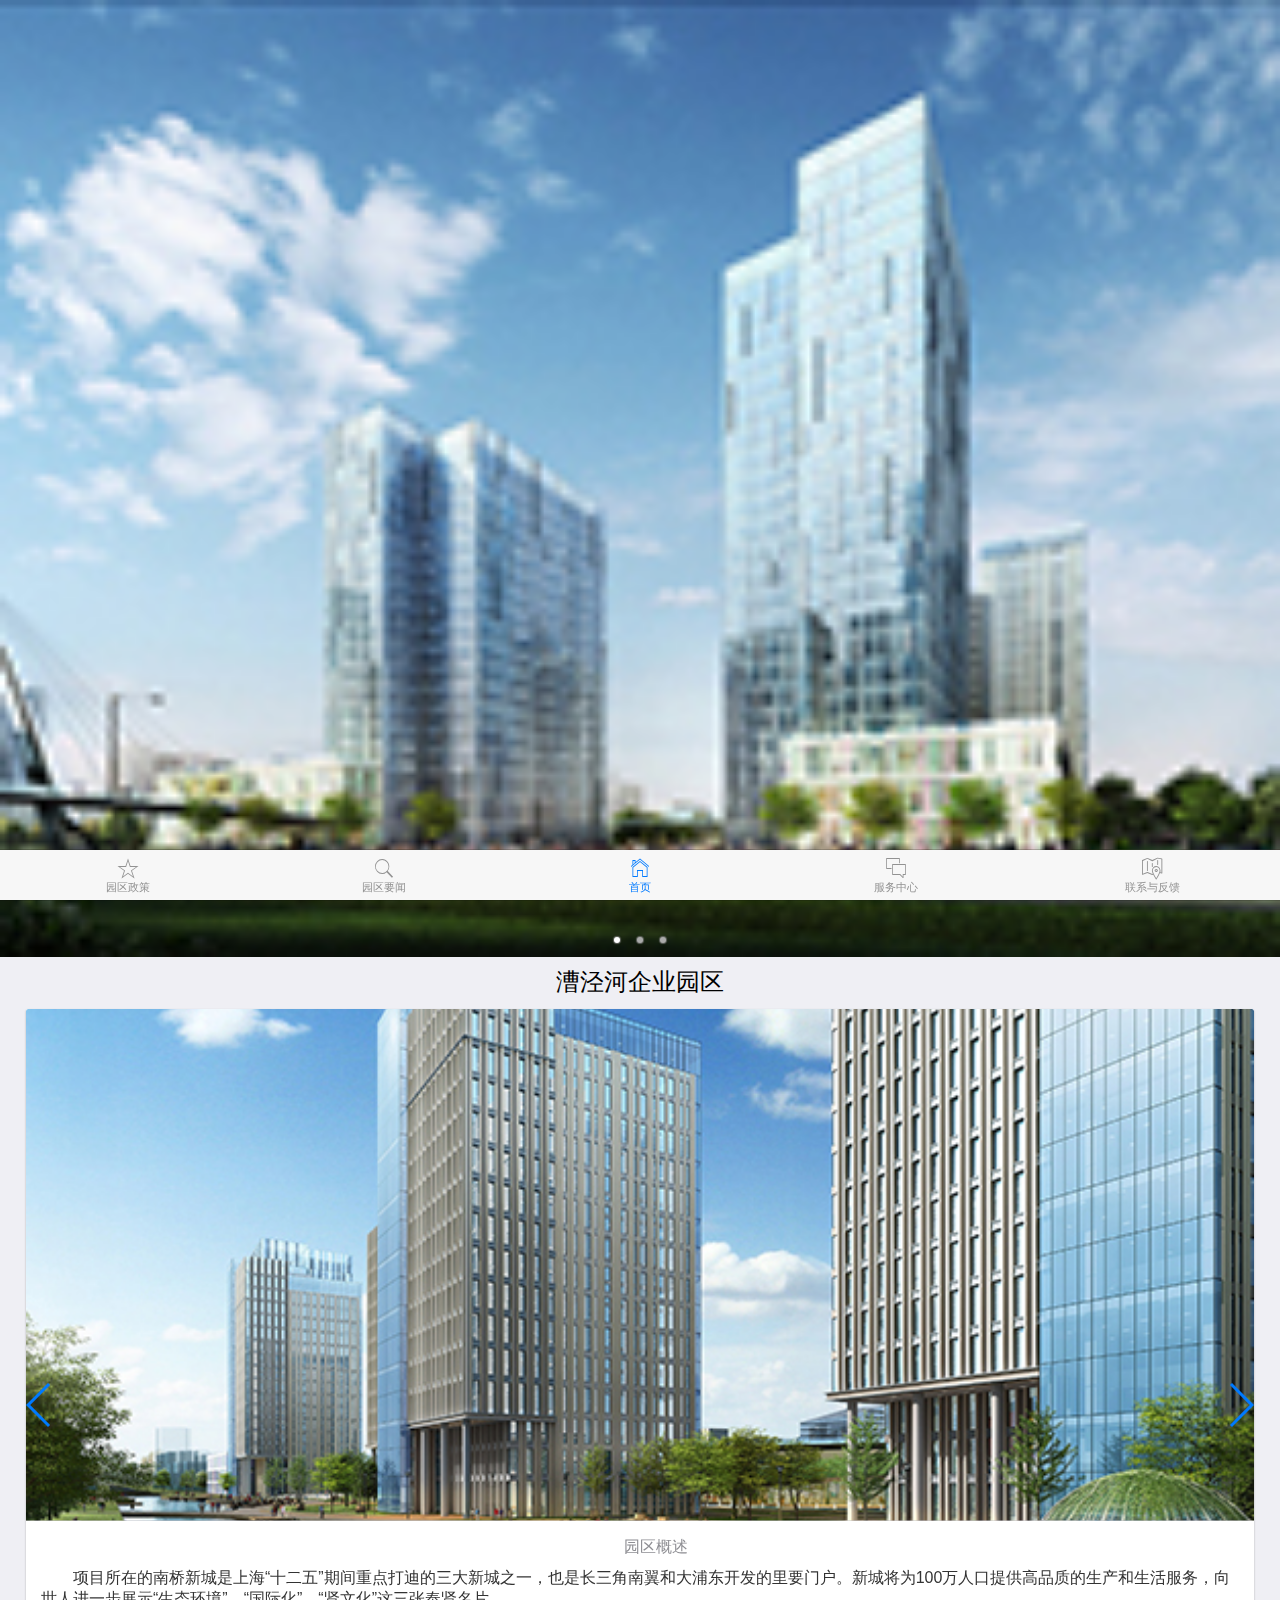
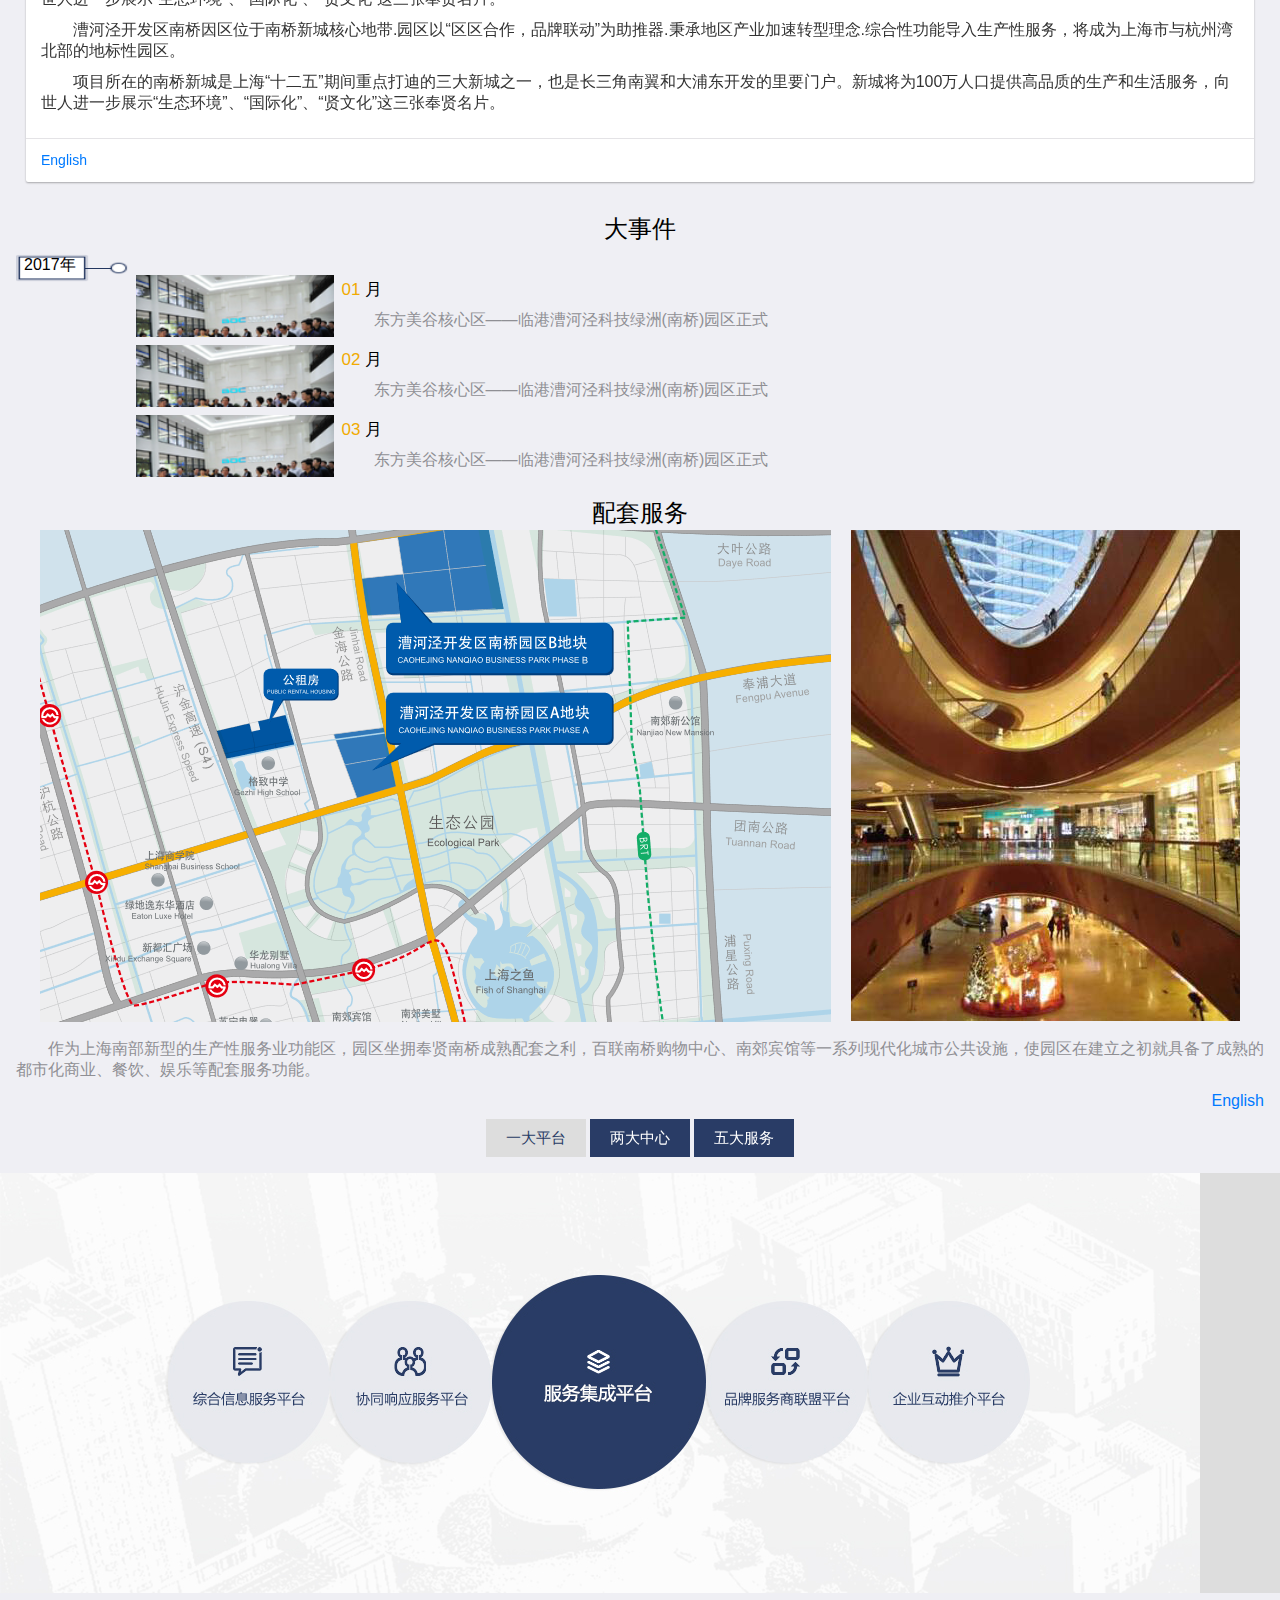
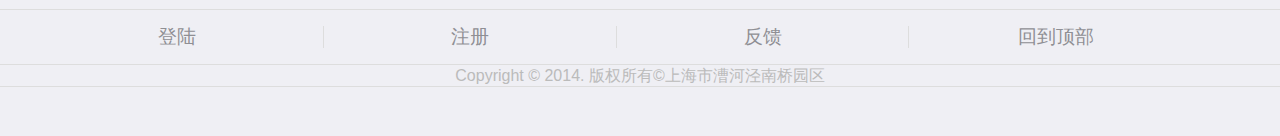
==== commit b997e3e7: "手机端门户网站模板" ====
--- a/index.html
+++ b/index.html
@@ -1,323 +1,275 @@
-<!DOCTYPE HTML>
+<!DOCTYPE html>
 <html>
+
 	<head>
-	<meta charset="utf-8">
-	<meta http-equiv="X-UA-Compatible" content="IE=edge">
-	<title>King &mdash; Free Website Template, Free HTML5 Template </title>
-	<meta name="viewport" content="width=device-width, initial-scale=1">
-	<meta name="description" content="Free HTML5 Website Template" />
-
-	
-
-  	<!-- Facebook and Twitter integration -->
-	<meta property="og:title" content=""/>
-	<meta property="og:image" content=""/>
-	<meta property="og:url" content=""/>
-	<meta property="og:site_name" content=""/>
-	<meta property="og:description" content=""/>
-	<meta name="twitter:title" content="" />
-	<meta name="twitter:image" content="" />
-	<meta name="twitter:url" content="" />
-	<meta name="twitter:card" content="" />
-
-	<!-- <link href='https://fonts.googleapis.com/css?family=Work+Sans:400,300,600,400italic,700' rel='stylesheet' type='text/css'> -->
-	
-	<!-- Animate.css -->
-	<link rel="stylesheet" href="css/animate.css">
-	<!-- Icomoon Icon Fonts-->
-	<link rel="stylesheet" href="css/icomoon.css">
-	<!-- Bootstrap  -->
-	<link rel="stylesheet" href="css/bootstrap.css">
-	<!-- Theme style  -->
-	<link rel="stylesheet" href="css/style.css">
-
-	<!-- Modernizr JS -->
-	<script src="js/modernizr-2.6.2.min.js"></script>
-	<!-- FOR IE9 below -->
-	<!--[if lt IE 9]>
-	<script src="js/respond.min.js"></script>
-	<![endif]-->
-
+		<meta charset="utf-8">
+		<meta name="viewport" content="width=device-width,initial-scale=1,minimum-scale=1,maximum-scale=1,user-scalable=no" />
+		<title>漕河泾企业园区</title>
+		<link rel="stylesheet" type="text/css" href="./css/index.css" />
+		<link rel="stylesheet" type="text/css" href="css/swiper.min.css" />
 	</head>
+
 	<body>
 		
-	<div class="fh5co-loader"></div>
-	
-	<div id="page">
-	<nav class="fh5co-nav" role="navigation">
-		<div class="container">
-			<div class="row">
-				<div class="col-xs-2">
-					<div id="fh5co-logo"><a href="index.html">King.</a></div>
-				</div>
-				<div class="col-xs-10 text-right menu-1">
-					<ul>
-						<li class="active"><a href="index.html">Home</a></li>
-						<li><a href="work.html">Work</a></li>
-						<li><a href="about.html">About</a></li>
-						<li class="has-dropdown">
-							<a href="services.html">Services</a>
-							<ul class="dropdown">
-								<li><a href="#">Web Design</a></li>
-								<li><a href="#">eCommerce</a></li>
-								<li><a href="#">Branding</a></li>
-								<li><a href="#">API</a></li>
-							</ul>
+		<!--顶部标题-->
+		<!--<header class="mui-bar mui-bar-nav">
+			<h1 class="mui-title">漕河泾企业园区</h1>
+		</header>-->
+		<!--顶部标题-->
+		<!--底部导航-->
+		<div class="nav w100">
+			<nav class="mui-bar mui-bar-tab">
+				<a class="mui-tab-item" href="./policy.html">
+					<span class="mui-icon mui-icon-star"></span>
+					<span class="mui-tab-label">园区政策</span>
+				</a>
+				<a class="mui-tab-item" href="./news.html">
+					<span class="mui-icon mui-icon-search"></span>
+					<span class="mui-tab-label">园区要闻</span>
+				</a>
+				<a class="mui-tab-item mui-active" href="./index.html">
+					<span class="mui-icon mui-icon-home"></span>
+					<span class="mui-tab-label">首页</span>
+				</a>
+				<a class="mui-tab-item" href="./service.html">
+					<span class="mui-icon mui-icon-chatboxes"></span>
+					<span class="mui-tab-label">服务中心</span>
+				</a>
+				<a class="mui-tab-item" href="./fb.html">
+					<span class="mui-icon mui-icon-map"></span>
+					<span class="mui-tab-label">联系与反馈</span>
+				</a>
+			</nav>
+		</div>
+		<!--底部导航-->
+		<!--主体内容 start-->
+		<div class="mui-content">
+			<!--轮播图-->
+			<div id="slider" class="mui-slider">
+				<div class="mui-slider-group mui-slider-loop">
+					<!-- 额外增加的一个节点(循环轮播：第一个节点是最后一张轮播) -->
+					<div class="mui-slider-item mui-slider-item-duplicate">
+						<a href="#">
+							<img src="imgs/yq-img-list-3.jpg" data-preview-src="" data-preview-group="1" />
+						</a>
+					</div>
+					<!-- 第一张 -->
+					<div class="mui-slider-item">
+						<a href="#">
+							<img src="imgs/yq-img-list-1.jpg" data-preview-src="" data-preview-group="1"/>
+						</a>
+					</div>
+					<!-- 第二张 -->
+					<div class="mui-slider-item">
+						<a href="#">
+							<img src="imgs/yq-img-list-2.jpg" data-preview-src="" data-preview-group="1"/>
+						</a>
+					</div>
+					<!-- 第三张 -->
+					<div class="mui-slider-item">
+						<a href="#">
+							<img src="imgs/yq-img-list-3.jpg" data-preview-src="" data-preview-group="1"/>
+						</a>
+					</div>
+					<!-- 额外增加的一个节点(循环轮播：最后一个节点是第一张轮播) -->
+					<div class="mui-slider-item mui-slider-item-duplicate">
+						<a href="#">
+							<img src="imgs/yq-img-list-1.jpg" data-preview-src="" data-preview-group="1"/>
+						</a>
+					</div>
+				</div>
+				<div class="mui-slider-indicator">
+					<div class="mui-indicator mui-active"></div>
+					<div class="mui-indicator"></div>
+					<div class="mui-indicator"></div>
+				</div>
+			</div>
+			<!--轮播图-->
+			<!--介绍-->
+			<div class="introduce">
+				<h2>漕泾河企业园区</h2>
+				<div class="swiper-container yq-card" style="width: 100%;">
+					<div class="swiper-wrapper">
+						<div class="swiper-slide">
+							<!--园区概述-->
+							<div class="mui-card">
+								<div class="mui-card-header mui-card-media" style="height:40vw;background-image:url('./imgs/yq-img1.jpg')"></div>
+								<div class="mui-card-content">
+									<div class="mui-card-content-inner">
+										<p class="mui-text-center">园区概述</p>
+										<div class="china">
+											<p style="color: #333;">项目所在的南桥新城是上海“十二五”期间重点打迪的三大新城之一，也是长三角南翼和大浦东开发的里要门户。新城将为100万人口提供高品质的生产和生活服务，向世人进一步展示“生态环境”、“国际化”、“贤文化”这三张奉贤名片。</p>
+											<p style="color: #333;">漕河泾开发区南桥因区位于南桥新城核心地带.园区以“区区合作，品牌联动”为助推器.秉承地区产业加速转型理念.综合性功能导入生产性服务，将成为上海市与杭州湾北部的地标性园区。</p>
+											<p style="color: #333;">项目所在的南桥新城是上海“十二五”期间重点打迪的三大新城之一，也是长三角南翼和大浦东开发的里要门户。新城将为100万人口提供高品质的生产和生活服务，向世人进一步展示“生态环境”、“国际化”、“贤文化”这三张奉贤名片。</p>
+										</div>
+										<div class="usa mui-hidden">
+											<p style="color: #333;">Nanqiao New City, where Caohejing Nanqiao Business Park rs located, is one of the three new cities in Shanghai's 12th five-year plan and the gateway of south Yangtze Detta and Pudong Development. The New City wilt provide quality life and production service for one million people and further exhibit the three symbolic cards to Ihe world - Ecologic Environment. Intemationatizalion and Xian Culture.</p>
+											<p style="color: #333;">Caohejing Nanqiao Business Park is sttuated at the heart of Nanqiao New City and will be built into a landman of Shanghai and north Hangzhou Bay in the philosophy of accelerating regional industry transformation and introducing comprehensive functions into producer service industry.</p>
+											<p style="color: #333;">The business park covers a land area of 1700 mu with two plots. The earty-developed Plot A covers a land area of 377mu with total floor area of 720,000 sqms. out of which 490,000 sqms are on the ground. Under the brand of Caohejing, The business park in designed by high value, quality aod technoktgy and constaicted in accordance with the LEED system, aiming to realize a perfect integration of industry and city and cfeate a high*ended business park.</p>
+										</div>
+									</div>
+								</div>
+								<div class="mui-card-footer">
+									<a class="mui-card-link yq-language" href="javascript:;">English</a>
+									<!--<a class="mui-card-link" href="javascript:;">详情</a>-->
+								</div>
+							</div>
+							<!--概述end-->
+						</div>
+						<div class="swiper-slide">
+							<!--发展规划-->
+							<div class="mui-card">
+								<div class="mui-card-header mui-card-media" style="height:40vw;background-image:url('./imgs/yq-img1.jpg')"></div>
+								<div class="mui-card-content">
+									<div class="mui-card-content-inner">
+										<p class="mui-text-center">发展规划</p>
+										<div class="china">
+											<p style="color: #333;">南桥园区以领先的理念，采用内部生态化周边城市化的规划布局，以简洁高效的交通体系，构成又一处高品质的绿色生态型科技绿洲。“绿洲”的设计理念将始终贯穿至整个规划之中，整个园区规划成一个巨大的绿意盎然的绿洲，不同规模的建筑楼宇，通过理性分析及艺术性有机构成，错落有致地与生态绿洲交相辉映</p>
+											<p style="color: #333;">景观型商业服务中心：复合业态，立体布局，富有魅力的园区中心。</p>
+											<p style="color: #333;">公园式办公楼宇组团：低密度中心楼宇组团，生态办公新境界。</p>
+											<p style="color: #333;">生态化水绿空间:自然生态，节能环保，可持续发展理念。</p>
+											<p style="color: #333;">地下空间的创新利用：25万平方米，超大规模开放式地下城。</p>
+										</div>
+										<div class="usa mui-hidden">
+											<p style="color: #333;">Caohejing Nanqiao Business Park will be built into a high-ended ecological business park in high quality thanks to its leading philosophy,simple and effcient traffic system as well as the ecological environment inside and urbanized planning outside.The concept of "Oasis" runs through the whole planning. A large oasis, along with diversified buildings forms a picturesque business park through an oranganic formation of mental analysis and artistry.</p>
+											<p style="color: #333;">LANDSPACE BUSINESS SERVICE CENTER:Composite Industry and 3d Layout Charming Park Center</p>
+											<p style="color: #333;">PARK OFFICE COMPLEX：Low-intensity Center Building Complex A New of World Ecological Office.</p>
+											<p style="color: #333;">ECOLOGICAL WATERFRONT GREEN SPACE:Nature,Ecological,Energy-saving,Environmentally-friendly,Sustainable Development Concept</p>
+											<p style="color: #333;">CREATIVE UTILIZATION OF THE UNDERGROUND SPACE:250,000㎡ Big-sized Open Underground City.</p>
+										</div>
+									</div>
+								</div>
+								<div class="mui-card-footer">
+									<a class="mui-card-link yq-language" href="javascript:;">English</a>
+									<!--<a class="mui-card-link" href="javascript:;">详情</a>-->
+								</div>
+							</div>
+							<!--概述end-->
+						</div>
+					</div>
+					<!-- 如果需要导航按钮 -->
+					<div class="swiper-button-prev"></div>
+					<div class="swiper-button-next"></div>
+				</div>
+				<!--大事件-->
+				<h2>大事件</h2>
+				<div class="Memorabilia clearfix">
+					<i class="fl mui-text-left">2017年</i><br />
+					<ul class="fl">
+						<li>
+							<img class="fl" src="imgs/news_img.jpg" data-preview-src="" data-preview-group="2"/>
+							<div class="details fl mui-text-left">
+								<span class="yellow">01</span>&nbsp;月
+								<p class="mui-text-left">东方美谷核心区——临港漕河泾科技绿洲(南桥)园区正式开园。</p>
+							</div>
 						</li>
-						<li class="has-dropdown">
-							<a href="#">Tools</a>
-							<ul class="dropdown">
-								<li><a href="#">HTML5</a></li>
-								<li><a href="#">CSS3</a></li>
-								<li><a href="#">Sass</a></li>
-								<li><a href="#">jQuery</a></li>
-							</ul>
+						<li>
+							<img class="fl" src="imgs/news_img.jpg" data-preview-src="" data-preview-group="2" />
+							<div class="details fl mui-text-left">
+								<span class="yellow">02</span>&nbsp;月
+								<p class="mui-text-left">东方美谷核心区——临港漕河泾科技绿洲(南桥)园区正式开园。</p>
+							</div>
 						</li>
-						<li><a href="contact.html">Contact</a></li>
-						<li class="btn-cta"><a href="#"><span>Login</span></a></li>
+						<li>
+							<img class="fl" src="imgs/news_img.jpg" data-preview-src="" data-preview-group="2" />
+							<div class="details fl mui-text-left">
+								<span class="yellow">03</span>&nbsp;月
+								<p class="mui-text-left">东方美谷核心区——临港漕河泾科技绿洲(南桥)园区正式开园。</p>
+							</div>
+						</li>
 					</ul>
 				</div>
-			</div>
-			
+				<!--配套服务-->
+				<h2>配套服务</h2>
+				<div class="service clearfix">
+					<img src="imgs/map_img.png" data-preview-src="" data-preview-group="2" />
+					<div class="pd-t1">
+						<div class="china">
+							<p>作为上海南部新型的生产性服务业功能区，园区坐拥奉贤南桥成熟配套之利，百联南桥购物中心、南郊宾馆等一系列现代化城市公共设施，使园区在建立之初就具备了成熟的都市化商业、餐饮、娱乐等配套服务功能。</p>
+						</div>
+						<div class="usa mui-hidden">
+							<p>There are a lot of supporting facilities around Caohejing Nanqiao Business Park including shop-ping mall,hotel,restaurant,shool,hospital,residential apartment and villas,etc.</p>
+						</div>
+						<div class="fr">
+							<a class="yq-language fs1rem" href="javascript:;">English</a>
+						</div>
+					</div>
+				</div>
+			</div>
+			<!--行业竞争力-->
+			<div class="compete w100 clearfix">
+				<div id="sliderSegmentedControl" class="mui-scroll-wrapper mui-slider-indicator mui-segmented-control mui-segmented-control-inverted">
+					<div class="mui-scroll" style="width: 100%;">
+						<a class="mui-control-item mui-active" href="#item1mobile">
+							一大平台
+						</a>
+						<a class="mui-control-item" href="#item2mobile">
+							两大中心
+						</a>
+						<a class="mui-control-item" href="#item3mobile">
+							五大服务
+						</a>
+					</div>
+				</div>
+				<div class="mui-slider-group mr-t1">
+					<div id="item1mobile" class="mui-slider-item mui-control-content mui-active">
+						<img src="imgs/pt.jpg" data-preview-src="" data-preview-group="2" />
+					</div>
+					<div id="item2mobile" class="mui-slider-item mui-control-content">
+						<img src="imgs/ldzx.jpg" data-preview-src="" data-preview-group="2" />
+					</div>
+					<div id="item3mobile" class="mui-slider-item mui-control-content">
+						<img src="imgs/wdfw.jpg" data-preview-src="" data-preview-group="2" />
+					</div>
+				</div>
+			</div>
 		</div>
-	</nav>
-
-	<header id="fh5co-header" class="fh5co-cover" role="banner" style="background-image:url(images/img_bg_2.jpg);">
-		<div class="overlay"></div>
-		<div class="container">
-			<div class="row">
-				<div class="col-md-8 col-md-offset-2 text-center">
-					<div class="display-t">
-						<div class="display-tc animate-box" data-animate-effect="fadeIn">
-							<h1>Start Your Journey</h1>
-							<div class="row">
-								<form class="form-inline" id="fh5co-header-subscribe">
-									<div class="col-md-8 col-md-offset-2">
-										<div class="form-group">
-											<input type="text" class="form-control" id="email" placeholder="Enter your email">
-											<button type="submit" class="btn btn-default">Join Now</button>
-										</div>
-									</div>
-								</form>
-							</div>
-						</div>
-					</div>
-				</div>
-			</div>
-		</div>
-	</header>
-
-	<div id="fh5co-core-feature">
-		<div class="container">
-			<div class="row">
-				<div class="features">
-					<div class="col-half animate-box" data-animate-effect="fadeInLeft">
-						<div class="table-c">
-							<div class="desc">
-								<span>Try Our Awesome Stuff</span>
-								<h3>Anyone can make there own Website</h3>
-								<p>Far far away, behind the word mountains, far from the countries Vokalia and Consonantia, there live the blind texts. Separated they live in Bookmarksgrove right at the coast of the Semantics.</p>
-								<p><a href="#" class="btn btn-lg btn-primary">Learn More</a></p>
-							</div>
-						</div>
-					</div>
-					<div class="col-half-image-holder animate-box" data-animate-effect="fadeInRight">
-						<img class="img-responsive" src="images/samsungs6.png" alt="samsung">
-					</div>
-				</div>
-			</div>
-		</div>
-	</div>
-    
-
-	<div id="fh5co-services" class="fh5co-bg-section">
-		<div class="container">
-			<div class="row">
-				<div class="col-md-4 col-sm-4 text-center">
-					<div class="feature-center animate-box" data-animate-effect="fadeIn">
-						<span class="icon">
-							<i class="icon-eye"></i>
-						</span>
-						<h3>Retina Ready</h3>
-						<p>Far far away, behind the word mountains, far from the countries Vokalia and Consonantia, there live the blind texts. Separated they live in Bookmarksgrove</p>
-					</div>
-				</div>
-				<div class="col-md-4 col-sm-4 text-center">
-					<div class="feature-center animate-box" data-animate-effect="fadeIn">
-						<span class="icon">
-							<i class="icon-command"></i>
-						</span>
-						<h3>Fully Responsive</h3>
-						<p>Far far away, behind the word mountains, far from the countries Vokalia and Consonantia, there live the blind texts. Separated they live in Bookmarksgrove</p>
-					</div>
-				</div>
-				<div class="col-md-4 col-sm-4 text-center">
-					<div class="feature-center animate-box" data-animate-effect="fadeIn">
-						<span class="icon">
-							<i class="icon-power"></i>
-						</span>
-						<h3>Web Starter</h3>
-						<p>Far far away, behind the word mountains, far from the countries Vokalia and Consonantia, there live the blind texts. Separated they live in Bookmarksgrove</p>
-					</div>
-				</div>
-			</div>
-		</div>
-	</div>
-	
-	<div id="fh5co-project">
-		<div class="container">
-			<div class="row animate-box">
-				<div class="col-md-8 col-md-offset-2 text-center fh5co-heading">
-					<span>Want Some Cool Stuff</span>
-					<h2>Our Project</h2>
-					<p>Dignissimos asperiores vitae velit veniam totam fuga molestias accusamus alias autem provident. Odit ab aliquam dolor eius.</p>
-				</div>
-			</div>
-		</div>
-		<div class="project-content">
-			<div class="col-half">
-				<div class="project animate-box" style="background-image:url(images/project-3.jpg);">
-					<div class="desc">
-						<span>Application</span>
-						<h3>Project Name</h3>
-					</div>
-				</div>
-			</div>
-			<div class="col-half">
-				<div class="project-grid animate-box" style="background-image:url(images/project-5.jpg);">
-					<div class="desc">
-						<span>Illustration</span>
-						<h3>Project Name</h3>
-					</div>
-				</div>
-				<div class="project-grid animate-box" style="background-image:url(images/project-2.jpg);">
-					<div class="desc">
-						<span>Branding</span>
-						<h3>Project Name</h3>
-					</div>
-				</div>
-			</div>
-		</div>
-	</div>
-	<div id="fh5co-testimonial" class="fh5co-bg-section">
-		<div class="container">
-			<div class="row animate-box">
-				<div class="col-md-8 col-md-offset-2 text-center fh5co-heading">
-					<h2>Happy Clients</h2>
-				</div>
-			</div>
-			<div class="row">
-				<div class="col-md-10 col-md-offset-1">
-					<div class="row">
-						<div class="col-md-12 animate-box">
-							<div class="testimony">
-								<div class="inner text-center">
-									<img src="images/person3.jpg" alt="testimony">
-								</div>
-								<blockquote>
-									<p>&ldquo;Facilis ipsum reprehenderit nemo molestias. Aut cum mollitia reprehenderit. Eos cumque dicta adipisci architecto culpa amet.&rdquo;</p>
-									<p class="author"><cite>&mdash; John Doe</cite></p>
-								</blockquote>
-							</div>
-						</div>
-					</div>
-				</div>
-			</div>
-		</div>
-	</div>
-
-
-	<div id="fh5co-started">
-		<div class="container">
-			<div class="row animate-box">
-				<div class="col-md-8 col-md-offset-2 text-center fh5co-heading">
-					<h2>Lets Get Started</h2>
-					<p>Dignissimos asperiores vitae velit veniam totam fuga molestias accusamus alias autem provident. Odit ab aliquam dolor eius.</p>
-				</div>
-			</div>
-			<div class="row animate-box">
-				<div class="col-md-8 col-md-offset-2">
-					<form class="form-inline">
-						<div class="col-md-6 col-md-offset-3 col-sm-6">
-							<button type="submit" class="btn btn-default btn-block">Get In Touch</button>
-						</div>
-					</form>
-				</div>
-			</div>
-		</div>
-	</div>
-
-	<footer id="fh5co-footer" role="contentinfo">
-		<div class="container">
-			<div class="row row-pb-md">
-				<div class="col-md-4 fh5co-widget">
-					<h3>King.</h3>
-					<p>Facilis ipsum reprehenderit nemo molestias. Aut cum mollitia reprehenderit. Eos cumque dicta adipisci architecto culpa amet.</p>
-					<p><a href="#">Learn More</a></p>
-				</div>
-				<div class="col-md-2 col-sm-4 col-xs-6 col-md-push-1">
-					<ul class="fh5co-footer-links">
-						<li><a href="#">About</a></li>
-						<li><a href="#">Help</a></li>
-						<li><a href="#">Contact</a></li>
-						<li><a href="#">Terms</a></li>
-						<li><a href="#">Meetups</a></li>
-					</ul>
-				</div>
-
-				<div class="col-md-2 col-sm-4 col-xs-6 col-md-push-1">
-					<ul class="fh5co-footer-links">
-						<li><a href="#">Shop</a></li>
-						<li><a href="#">Privacy</a></li>
-						<li><a href="#">Testimonials</a></li>
-						<li><a href="#">Handbook</a></li>
-						<li><a href="#">Held Desk</a></li>
-					</ul>
-				</div>
-
-				<div class="col-md-2 col-sm-4 col-xs-6 col-md-push-1">
-					<ul class="fh5co-footer-links">
-						<li><a href="#">Find Designers</a></li>
-						<li><a href="#">Find Developers</a></li>
-						<li><a href="#">Teams</a></li>
-						<li><a href="#">Advertise</a></li>
-						<li><a href="#">API</a></li>
-					</ul>
-				</div>
-			</div>
-
-			<div class="row copyright">
-				<div class="col-md-12 text-center">
-					<p>
-						<ul class="fh5co-social-icons">
-							<li><a href="#"><i class="icon-twitter"></i></a></li>
-							<li><a href="#"><i class="icon-facebook"></i></a></li>
-							<li><a href="#"><i class="icon-linkedin"></i></a></li>
-							<li><a href="#"><i class="icon-dribbble"></i></a></li>
-						</ul>
-					</p>
-				</div>
-			</div>
-
-		</div>
-	</footer>
-	</div>
-
-	<div class="gototop js-top">
-		<a href="#" class="js-gotop"><i class="icon-arrow-up"></i></a>
-	</div>
-	
-	<!-- jQuery -->
-	<script src="js/jquery.min.js"></script>
-	<!-- jQuery Easing -->
-	<script src="js/jquery.easing.1.3.js"></script>
-	<!-- Bootstrap -->
-	<script src="js/bootstrap.min.js"></script>
-	<!-- Waypoints -->
-	<script src="js/jquery.waypoints.min.js"></script>
-	<!-- Main -->
-	<script src="js/main.js"></script>
-
+		<!--主体内容end-->
+
+		<!--footer start-->
+		<footer>
+			<div class="footer-hash w100 clearfix">
+				<ul>
+					<li>
+						<a href="javascript:;">登陆</a>
+					</li>
+					<li>
+						<a href="javascript:;">注册</a>
+					</li>
+					<li>
+						<a href="javascript:;">反馈</a>
+					</li>
+					<li>
+						<a href="#">回到顶部</a>
+					</li>
+				</ul>
+			</div>
+			<address class="mui-text-center w100 fs1rem">
+				<span>Copyright © 2014. 版权所有©上海市漕河泾南桥园区</span>
+			</address>
+			<div class="nav_footer"></div>
+		</footer>
+		<!--footer end-->
+		<script src="js/zepto.min.js" type="text/javascript" charset="utf-8"></script>
+		<script src="js/mui.min.js"></script>
+		<script src="js/mui.previewimage.js" type="text/javascript" charset="utf-8"></script>
+		<script src="js/mui.zoom.js" type="text/javascript" charset="utf-8"></script>
+		<script src="js/swiper.min.js" type="text/javascript" charset="utf-8"></script>
+		<script src="js/index.js" type="text/javascript" charset="utf-8"></script>
+		<script type="text/javascript">
+			$(function() {
+				//获得slider插件对象
+				var gallery = mui('#slider');
+				gallery.slider({
+					interval: 3000 //自动轮播周期，若为0则不自动播放，默认为0；
+				})
+				//主页Swiper
+				var myCard = new Swiper('.swiper-container', {
+					loop: true,
+				})
+
+			})
+		</script>
 	</body>
-</html>
-
+
+</html>--- a/css/index.css
+++ b/css/index.css
@@ -0,0 +1,399 @@
+@charset "utf-8";
+@import 'm-reset.css';
+@import 'mui.min.css';
+/*重置样式*/
+/*MUI框架*/
+/*字体*/
+/*媒体查询*/
+@media screen and (min-width: 100px) {
+  /*  iPhone 4,5 */
+  html {
+    font-size: 10px;
+  }
+}
+@media screen and (min-width: 320px) {
+  /*  iPhone 4,5 */
+  html {
+    font-size: 10px;
+  }
+}
+@media screen and (min-width: 375px) {
+  /*  iPhone 6 */
+  html {
+    font-size: 12px;
+  }
+}
+@media screen and (min-width: 414px) {
+  /*  iPhone 6 plus */
+  html {
+    font-size: 12px;
+  }
+}
+@media screen and (min-width: 600px) {
+  html {
+    font-size: 14px;
+  }
+}
+@media screen and (min-width: 720px) {
+  html {
+    font-size: 16px;
+  }
+}
+/*图片预览*/
+.mui-preview-image.mui-fullscreen {
+  position: fixed;
+  z-index: 20;
+  background-color: #000;
+}
+.mui-preview-header,
+.mui-preview-footer {
+  position: absolute;
+  width: 100%;
+  left: 0;
+  z-index: 10;
+}
+.mui-preview-header {
+  height: 44px;
+  top: 0;
+}
+.mui-preview-footer {
+  height: 50px;
+  bottom: 0px;
+}
+.mui-preview-header .mui-preview-indicator {
+  display: block;
+  line-height: 25px;
+  color: #fff;
+  text-align: center;
+  margin: 15px auto 4;
+  width: 70px;
+  background-color: rgba(0, 0, 0, 0.4);
+  border-radius: 12px;
+  font-size: 16px;
+}
+.mui-preview-image {
+  display: none;
+  -webkit-animation-duration: 0.5s;
+  animation-duration: 0.5s;
+  -webkit-animation-fill-mode: both;
+  animation-fill-mode: both;
+}
+.mui-preview-image.mui-preview-in {
+  -webkit-animation-name: fadeIn;
+  animation-name: fadeIn;
+}
+.mui-preview-image.mui-preview-out {
+  background: none;
+  -webkit-animation-name: fadeOut;
+  animation-name: fadeOut;
+}
+.mui-preview-image.mui-preview-out .mui-preview-header,
+.mui-preview-image.mui-preview-out .mui-preview-footer {
+  display: none;
+}
+.mui-zoom-scroller {
+  position: absolute;
+  display: -webkit-box;
+  display: -ms-flexbox;
+  display: flex;
+  -webkit-box-align: center;
+  -ms-flex-align: center;
+      align-items: center;
+  -webkit-box-pack: center;
+  -ms-flex-pack: center;
+      justify-content: center;
+  left: 0;
+  right: 0;
+  bottom: 0;
+  top: 0;
+  width: 100%;
+  height: 100%;
+  margin: 0;
+  -webkit-backface-visibility: hidden;
+}
+.mui-zoom {
+  -webkit-transform-style: preserve-3d;
+  transform-style: preserve-3d;
+}
+.mui-slider .mui-slider-group .mui-slider-item img {
+  max-width: 100%;
+  max-height: 100%;
+}
+.mui-android-4-1 .mui-slider .mui-slider-group .mui-slider-item img {
+  width: 100%;
+}
+.mui-android-4-1 .mui-slider.mui-preview-image .mui-slider-group .mui-slider-item {
+  display: inline-table;
+}
+.mui-android-4-1 .mui-slider.mui-preview-image .mui-zoom-scroller img {
+  display: table-cell;
+  vertical-align: middle;
+}
+.mui-preview-loading {
+  position: absolute;
+  width: 100%;
+  height: 100%;
+  top: 0;
+  left: 0;
+  display: none;
+}
+.mui-preview-loading.mui-active {
+  display: block;
+}
+.mui-preview-loading .mui-spinner-white {
+  position: absolute;
+  top: 50%;
+  left: 50%;
+  margin-left: -25px;
+  margin-top: -25px;
+  height: 50px;
+  width: 50px;
+}
+.mui-preview-image img.mui-transitioning {
+  -webkit-transition: -webkit-transform 0.5s ease, opacity 0.5s ease;
+  -webkit-transition: opacity 0.5s ease, -webkit-transform 0.5s ease;
+  transition: opacity 0.5s ease, -webkit-transform 0.5s ease;
+  transition: transform 0.5s ease, opacity 0.5s ease;
+  transition: transform 0.5s ease, opacity 0.5s ease, -webkit-transform 0.5s ease;
+}
+@-webkit-keyframes fadeIn {
+  0% {
+    opacity: 0;
+  }
+  100% {
+    opacity: 1;
+  }
+}
+@keyframes fadeIn {
+  0% {
+    opacity: 0;
+  }
+  100% {
+    opacity: 1;
+  }
+}
+@-webkit-keyframes fadeOut {
+  0% {
+    opacity: 1;
+  }
+  100% {
+    opacity: 0;
+  }
+}
+@keyframes fadeOut {
+  0% {
+    opacity: 1;
+  }
+  100% {
+    opacity: 0;
+  }
+}
+p {
+  text-indent: 2rem;
+  font-size: 1rem;
+  text-align: left;
+}
+h2 {
+  font-size: 1.5rem;
+}
+i,
+address {
+  display: block;
+  font-style: normal;
+}
+/*页面底部*/
+.nav_footer {
+  height: 50px;
+  width: 100%;
+  border-top: 1px solid #DDDDDD;
+}
+footer {
+  margin-top: 1rem;
+  padding-top: 1rem;
+  border-top: 1px solid #DDDDDD;
+}
+footer .footer-hash {
+  padding: 0 2rem;
+}
+footer .footer-hash ul {
+  display: block;
+  width: 100%;
+}
+footer .footer-hash li {
+  display: block;
+  float: left;
+  width: 24%;
+  border-right: 1px solid #DDDDDD;
+  text-align: center;
+  margin-right: 1px;
+}
+footer .footer-hash li a {
+  color: #8f8f94;
+  font-size: 1.2rem;
+}
+footer .footer-hash li:last-child {
+  border-right: 0;
+}
+address {
+  margin-top: 1rem;
+  border-top: 1px solid #ddd;
+}
+address span {
+  color: #BBBBBB;
+}
+/*页面底部end*/
+/*首页*/
+.mui-slider {
+  width: 100%;
+}
+.introduce {
+  width: 100%;
+  padding: 0.5rem 1rem;
+  text-align: center;
+}
+.introduce .Memorabilia {
+  margin-bottom: 1.5rem;
+  width: 100%;
+}
+.introduce .Memorabilia li {
+  display: block;
+  height: 70px;
+  padding: 0.5rem 0;
+  overflow: hidden;
+}
+.introduce .Memorabilia i {
+  margin-top: 0.5rem;
+  font-size: 1rem;
+  width: 7rem;
+  height: 1.8rem;
+  padding-left: 0.5rem;
+  background: url('../imgs/history_img.png');
+  background-size: 100% 100%;
+}
+.introduce .Memorabilia .yellow {
+  color: #f1aa01;
+}
+.introduce .Memorabilia img {
+  margin-right: 0.5rem;
+  margin-left: 0.5rem;
+  width: 30%;
+}
+.introduce .Memorabilia .details {
+  width: 65%;
+  line-height: 1.9rem;
+}
+.compete a {
+  background: #293c66;
+  color: #FFFFFF !important;
+}
+.compete .mui-active {
+  background: #DDDDDD !important;
+  border-bottom: none !important;
+  color: #293c66 !important;
+}
+/*园区要闻*/
+.news h2 {
+  padding-top: 0.5rem;
+  padding-bottom: 0.5rem;
+}
+.news span {
+  font-size: 1rem !important;
+}
+.news .news-list p {
+  text-indent: 0;
+}
+.news .news-list .time {
+  color: #CCCCCC;
+}
+.news .news-list img {
+  margin-top: 0.2rem;
+  height: 60px;
+}
+.news .new-photo .swiper-slide {
+  padding: 1rem 3rem;
+}
+.news .new-video {
+  margin-top: 2.5rem;
+}
+.news .new-video .video-div {
+  width: 100%;
+  padding: 1rem 2rem;
+}
+/*园区政策*/
+.policy-list p {
+  text-indent: 0;
+}
+/*服务*/
+.service-list .title-fa {
+  background: #f7f7f7;
+  width: 100%;
+  margin: 0;
+  border-bottom: 1px solid #C0C0C0;
+  border-top: 1px solid #C0C0C0;
+}
+.service-list .title-fa span {
+  font-size: 1rem !important;
+}
+.service-list .title-fa h2 {
+  display: block;
+  width: 100%;
+  padding: 0.2rem 0;
+}
+.service-list .service-son {
+  display: block;
+  padding: 0.5rem 1rem;
+  width: 10rem;
+  background: #37a;
+  color: #F2F2F2;
+  text-align: center;
+  border-bottom: 1px solid #C0C0C0;
+  -webkit-box-shadow: 0 1px 2px rgba(0, 0, 0, 0.3);
+          box-shadow: 0 1px 2px rgba(0, 0, 0, 0.3);
+}
+.service-list .title-left {
+  margin-top: 0;
+}
+.service-list h4 {
+  font-size: 1.3rem;
+}
+.service-list img {
+  height: 35px;
+  padding: 0.2rem 0;
+}
+/*联系与反馈*/
+.feedback {
+  padding: 1rem;
+  font-size: 1.2rem;
+}
+.feedback b {
+  margin-top: 2px;
+}
+.feedback .mui-input-row {
+  height: auto;
+}
+.feedback label {
+  padding: 0 0 0 15px;
+  height: 40px;
+  line-height: 40px;
+}
+.feedback textarea,
+.feedback input {
+  font-size: 1.2rem;
+  padding: 0;
+  line-height: 40px;
+}
+.feedback textarea {
+  height: 60px;
+  width: 65%;
+  line-height: 1.2rem;
+  padding-top: 1.2rem;
+}
+.feedback .map {
+  display: block;
+  height: auto;
+  margin-top: 1rem;
+  margin-bottom: 1rem;
+}
+.feedback .tel {
+  border-bottom: 1px solid #B6B6B6;
+}
